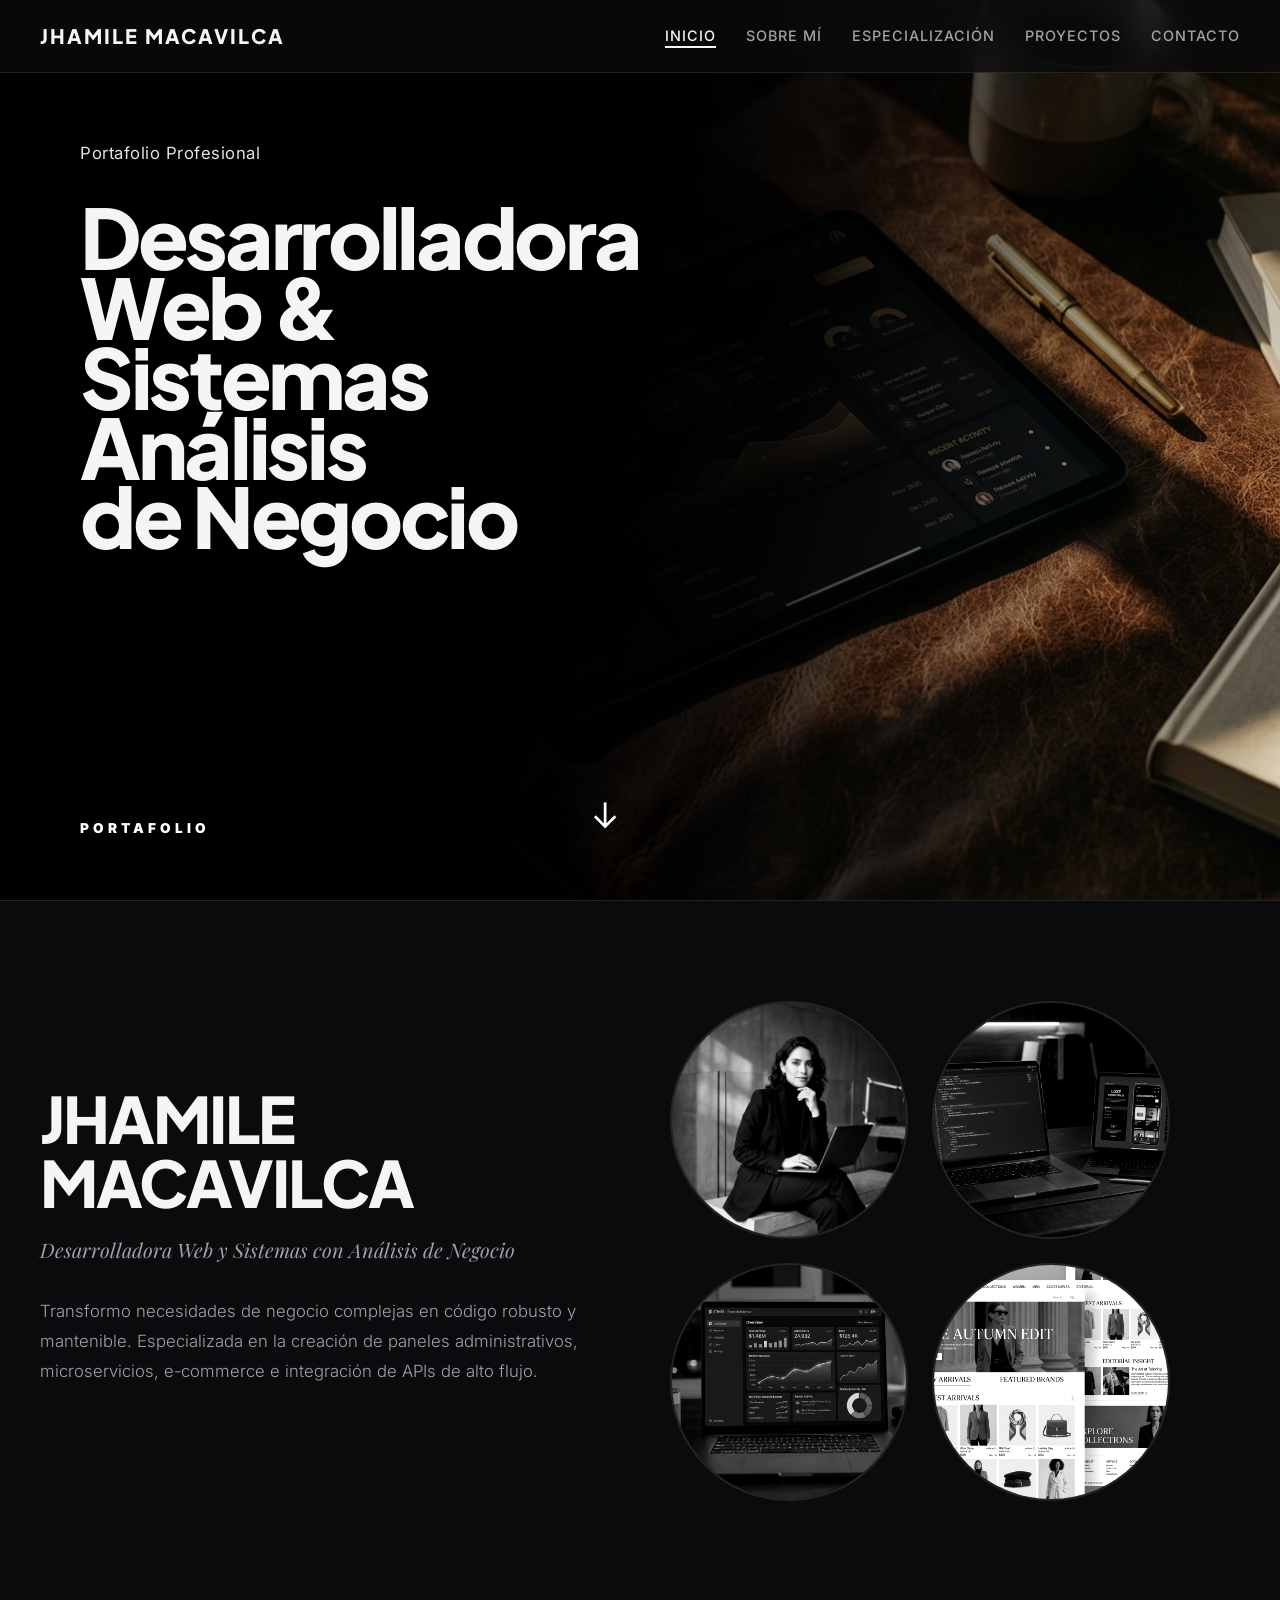
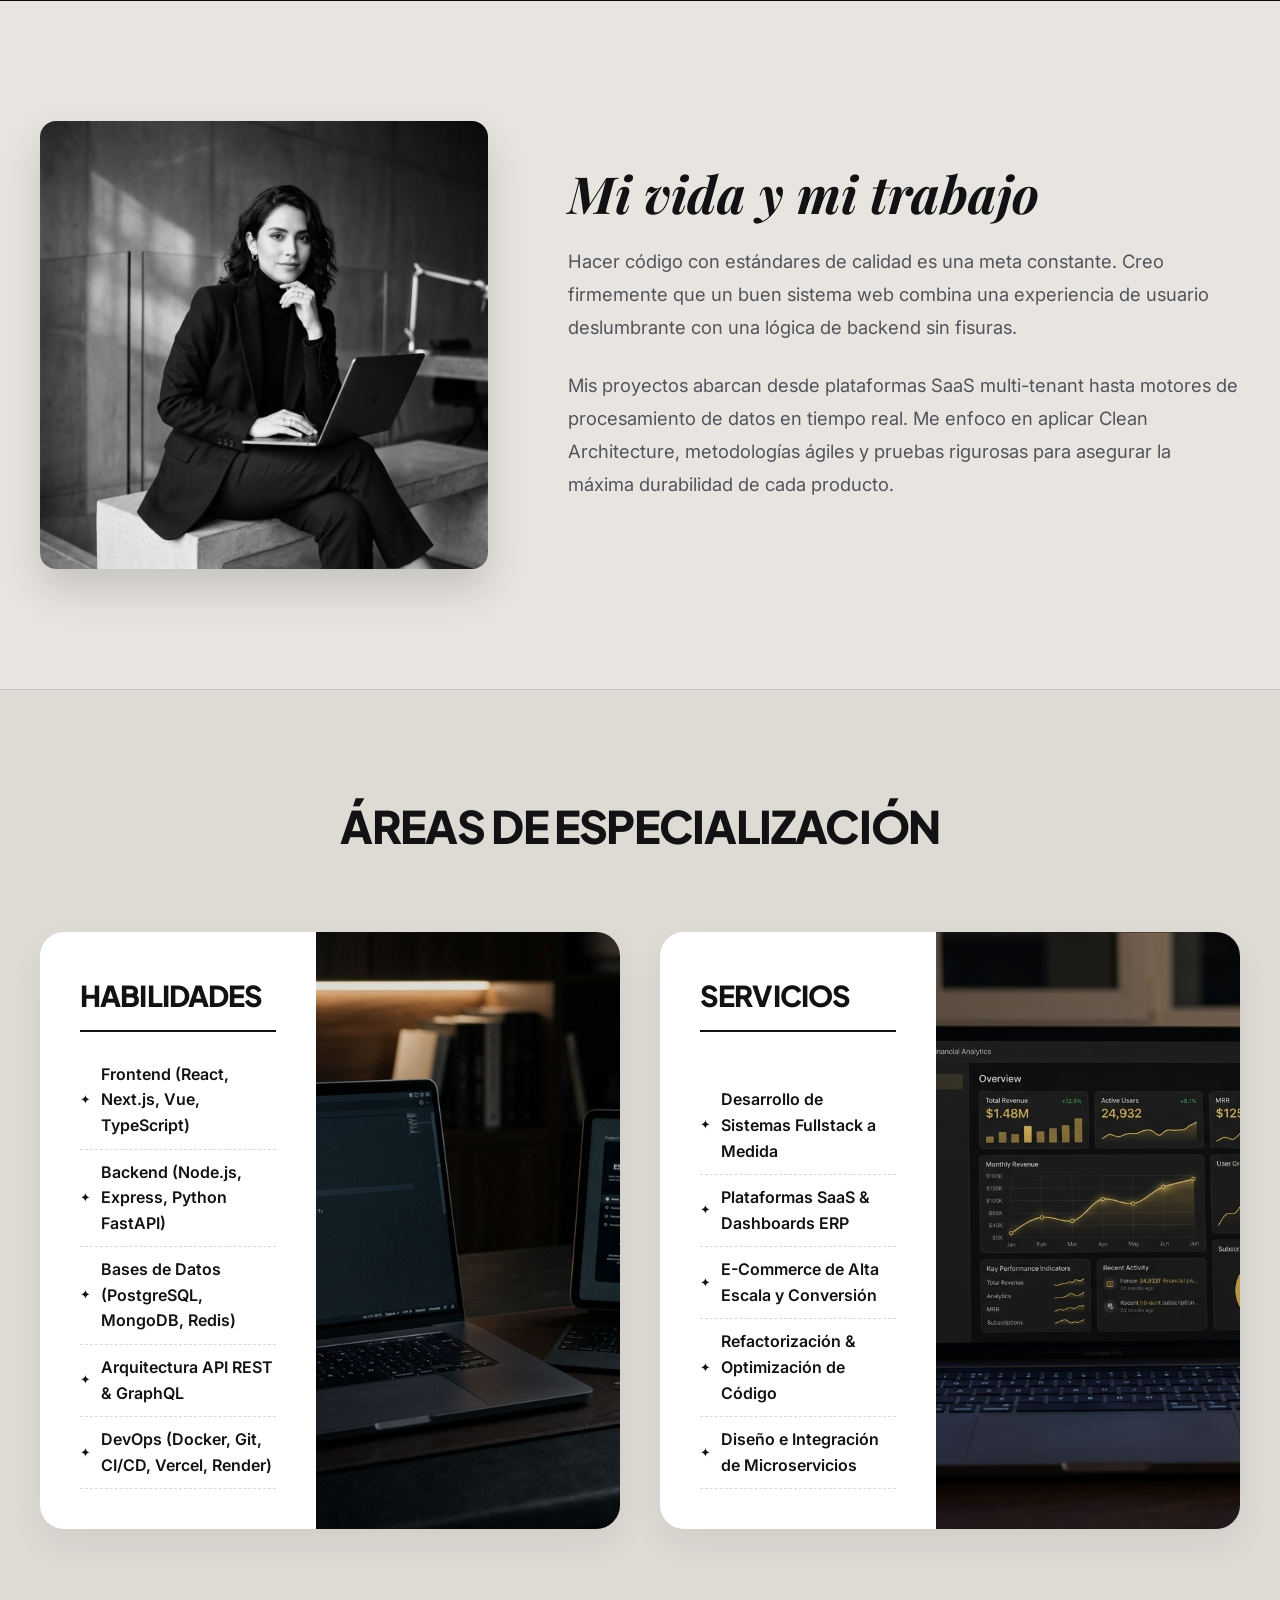
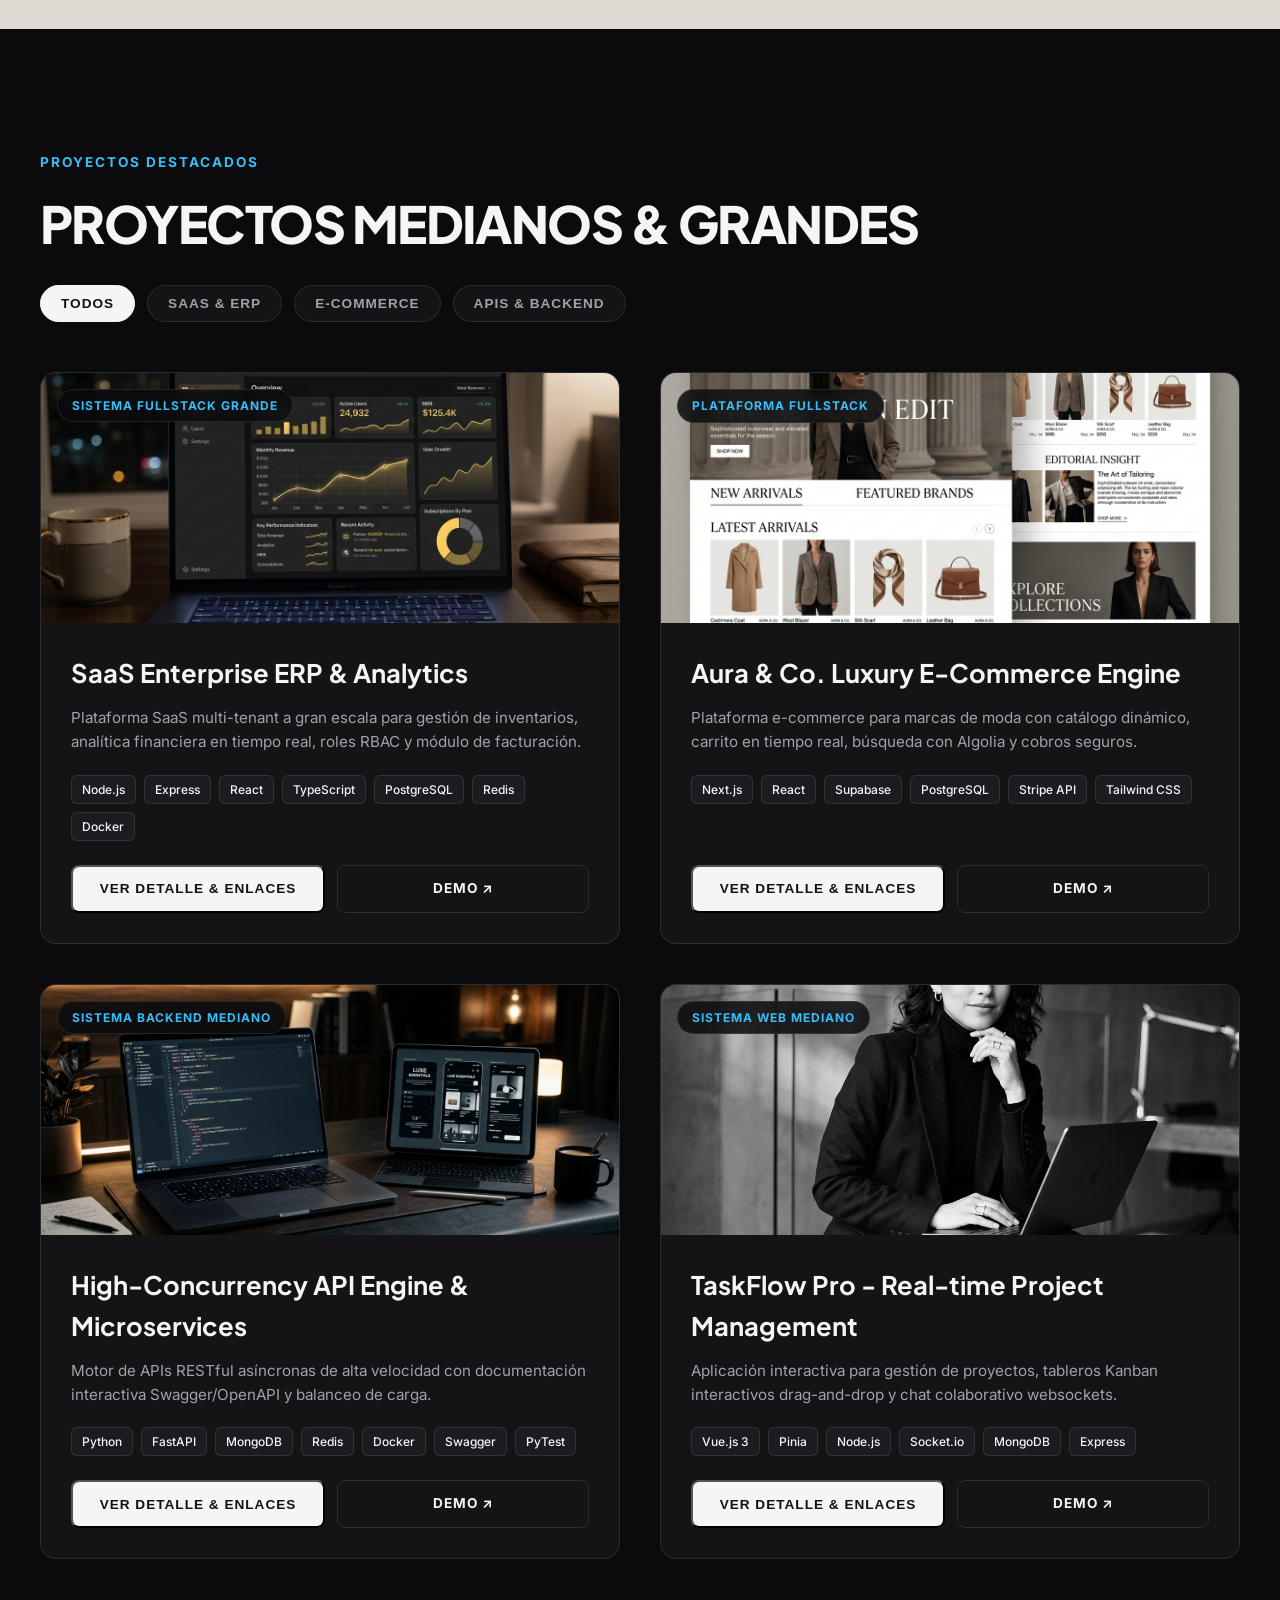
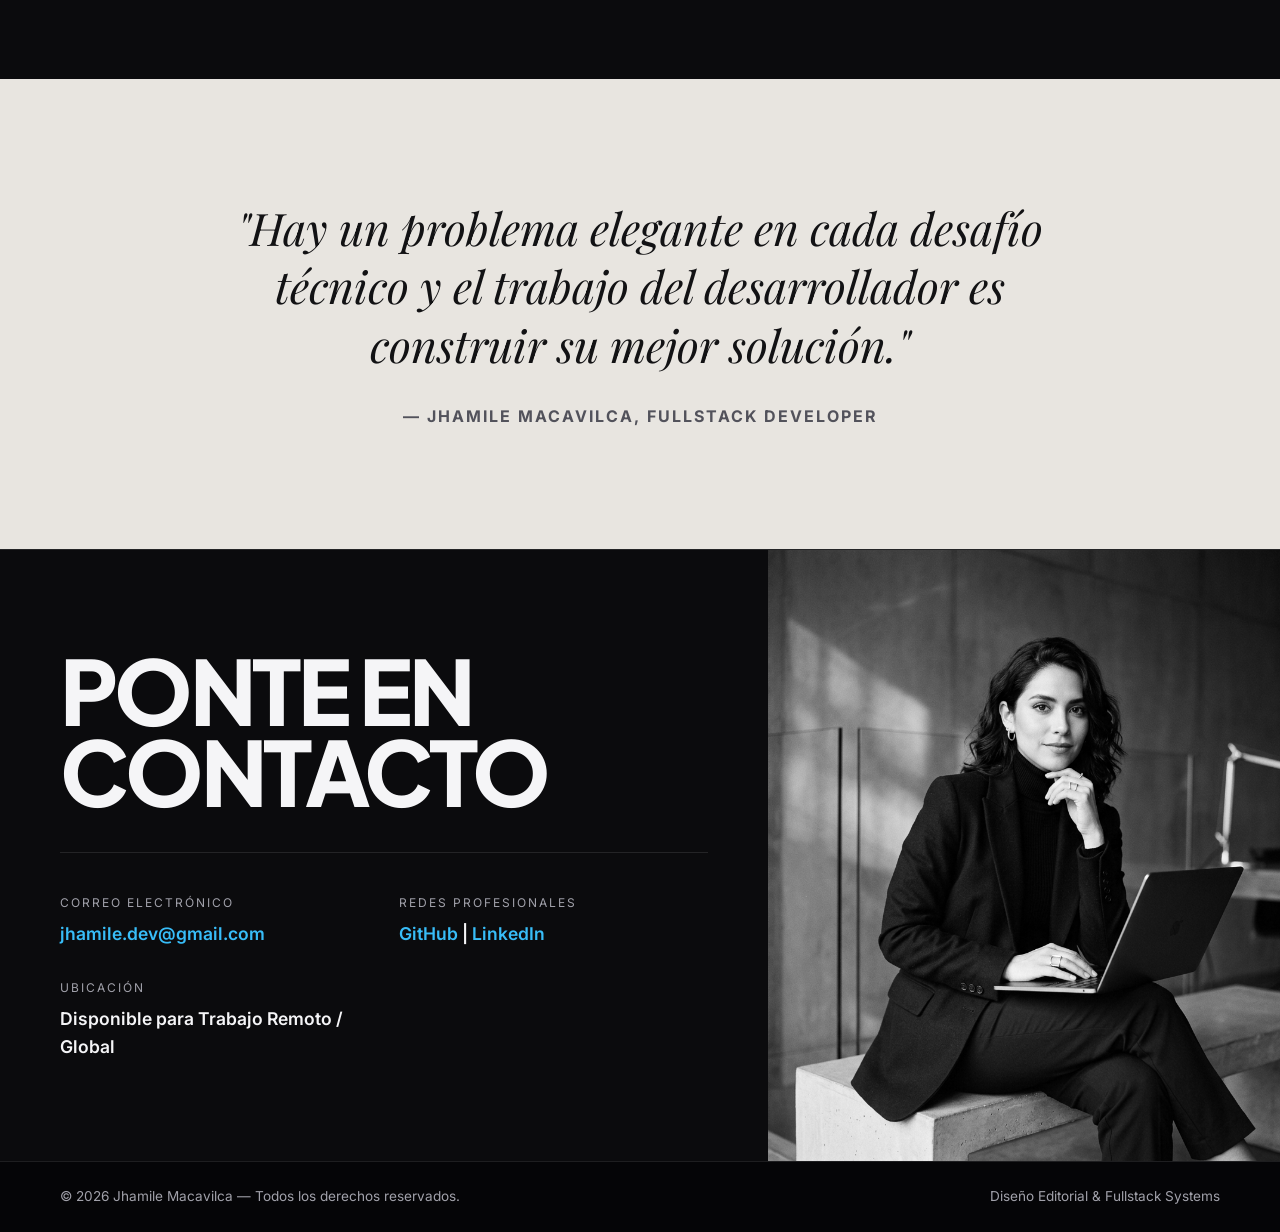
==== index.html @ ebd2ea47 "mi portafolio" ====
<!DOCTYPE html>
<html lang="es">
<head>
  <meta charset="UTF-8">
  <meta name="viewport" content="width=device-width, initial-scale=1.0">
  <title>Jhamile Macavilca | Desarrolladora Web y Sistemas con Análisis de Negocio</title>
  
  <meta name="description" content="Portafolio profesional de Jhamile Macavilca, Desarrolladora Web y Sistemas con Análisis de Negocio, especializada en arquitectura de software, ERPs, SaaS y desarrollo fullstack.">
  
  <!-- Google Fonts: Plus Jakarta Sans, Outfit, Syne, Playfair Display, Inter -->
  <link rel="preconnect" href="https://fonts.googleapis.com">
  <link rel="preconnect" href="https://fonts.gstatic.com" crossorigin>
  <link href="https://fonts.googleapis.com/css2?family=Inter:wght@300;400;500;600;700&family=Outfit:wght@700;800;900&family=Plus+Jakarta+Sans:wght@700;800&family=Playfair+Display:ital,wght@0,600;0,800;1,400&family=Syne:wght@700;800&display=swap" rel="stylesheet">
  
  <!-- Stylesheet -->
  <link rel="stylesheet" href="css/styles.css?v=5">
</head>
<body>

  <!-- NAVBAR EDITORIAL -->
  <nav class="nav-editorial">
    <a href="#inicio" class="nav-logo">Jhamile Macavilca</a>
    <ul class="nav-links">
      <li><a href="#inicio" class="nav-link active">Inicio</a></li>
      <li><a href="#sobre-mi" class="nav-link">Sobre Mí</a></li>
      <li><a href="#especializacion" class="nav-link">Especialización</a></li>
      <li><a href="#proyectos" class="nav-link">Proyectos</a></li>
      <li><a href="#contacto" class="nav-link">Contacto</a></li>
    </ul>
  </nav>

  <!-- SECCIÓN 1: HERO DARK (SPLIT EDITORIAL 50/50) -->
  <header id="inicio" class="hero-editorial">
    <div class="hero-left-col">
      <div class="hero-top-subtitle">Portafolio Profesional</div>
      
      <h1 class="hero-stacked-title">
        <span>Desarrolladora</span>
        <span>Web & Sistemas</span>
        <span>Análisis</span>
        <span>de Negocio</span>
      </h1>

      <div class="hero-bottom-bar">
        <div class="hero-portafolio-tag">PORTAFOLIO</div>
        <a href="#sobre-mi" class="hero-arrow-btn" aria-label="Ir a la siguiente sección">↓</a>
      </div>
    </div>

    <div class="hero-right-col">
      <img src="assets/images/hero_leather.jpg" alt="Jhamile Macavilca - Leather Editorial Fullstack Workspace">
    </div>
  </header>

  <!-- SECCIÓN 2: PERFIL Y GALERÍA CIRCULAR -->
  <section id="sobre-mi" class="profile-section">
    <div class="profile-container">
      <div class="profile-info">
        <h2 class="editorial-title">Jhamile<br>Macavilca</h2>
        <p class="serif-italic">Desarrolladora Web y Sistemas con Análisis de Negocio</p>
        <p style="font-size: 1.05rem; line-height: 1.8; color: var(--text-muted-light);">
          Transformo necesidades de negocio complejas en código robusto y mantenible. Especializada en la creación de paneles administrativos, microservicios, e-commerce e integración de APIs de alto flujo.
        </p>
      </div>

      <div class="circles-grid">
        <div class="circle-avatar circle-avatar-1">
          <img src="assets/images/portrait.jpg" alt="Jhamile Macavilca - Desarrolladora Web">
        </div>
        <div class="circle-avatar circle-avatar-2">
          <img src="assets/images/hero.jpg" alt="Workspace Fullstack">
        </div>
        <div class="circle-avatar circle-avatar-3">
          <img src="assets/images/project_saas.jpg" alt="SaaS Dashboard Systems">
        </div>
        <div class="circle-avatar circle-avatar-4">
          <img src="assets/images/project_ecommerce.jpg" alt="E-commerce Architecture">
        </div>
      </div>
    </div>
  </section>

  <!-- SECCIÓN 3: MI VIDA Y MI TRABAJO (CREAM EDITORIAL) -->
  <section class="editorial-cream-section">
    <div class="cream-container">
      <div class="cream-image-wrapper">
        <div class="cream-image-card">
          <img src="assets/images/portrait.jpg" alt="Jhamile en el trabajo">
        </div>
      </div>

      <div class="cream-text-content">
        <h2 class="serif-italic">Mi vida y mi trabajo</h2>
        <p>
          Hacer código con estándares de calidad es una meta constante. Creo firmemente que un buen sistema web combina una experiencia de usuario deslumbrante con una lógica de backend sin fisuras.
        </p>
        <p>
          Mis proyectos abarcan desde plataformas SaaS multi-tenant hasta motores de procesamiento de datos en tiempo real. Me enfoco en aplicar Clean Architecture, metodologías ágiles y pruebas rigurosas para asegurar la máxima durabilidad de cada producto.
        </p>
      </div>
    </div>
  </section>

  <!-- SECCIÓN 4: ÁREAS DE ESPECIALIZACIÓN -->
  <section id="especializacion" class="specialization-section">
    <div class="section-header-editorial">
      <h2 class="editorial-title">Áreas de especialización</h2>
    </div>

    <div class="spec-cards-grid">
      <!-- Tarjeta 1: Habilidades -->
      <div class="spec-card">
        <div class="spec-content">
          <h3 class="spec-title editorial-title">Habilidades</h3>
          <ul class="spec-list">
            <li>Frontend (React, Next.js, Vue, TypeScript)</li>
            <li>Backend (Node.js, Express, Python FastAPI)</li>
            <li>Bases de Datos (PostgreSQL, MongoDB, Redis)</li>
            <li>Arquitectura API REST & GraphQL</li>
            <li>DevOps (Docker, Git, CI/CD, Vercel, Render)</li>
          </ul>
        </div>
        <div class="spec-image spec-image-1"></div>
      </div>

      <!-- Tarjeta 2: Servicios -->
      <div class="spec-card">
        <div class="spec-content">
          <h3 class="spec-title editorial-title">Servicios</h3>
          <ul class="spec-list">
            <li>Desarrollo de Sistemas Fullstack a Medida</li>
            <li>Plataformas SaaS & Dashboards ERP</li>
            <li>E-Commerce de Alta Escala y Conversión</li>
            <li>Refactorización & Optimización de Código</li>
            <li>Diseño e Integración de Microservicios</li>
          </ul>
        </div>
        <div class="spec-image spec-image-2"></div>
      </div>
    </div>
  </section>

  <!-- SECCIÓN 5: SHOWCASE DE PROYECTOS MEDIANOS Y GRANDES -->
  <section id="proyectos" class="projects-section">
    <div class="projects-container">
      <div class="projects-header">
        <div>
          <span style="color: var(--accent-blue); font-size: 0.85rem; letter-spacing: 2px; text-transform: uppercase; font-weight: 700;">PROYECTOS DESTACADOS</span>
          <h2 class="editorial-title" style="font-size: clamp(2.2rem, 4vw, 3.5rem); margin-top: 8px;">Proyectos Medianos & Grandes</h2>
        </div>

        <!-- Filtros Dinámicos -->
        <div class="projects-filter">
          <button class="filter-btn active" data-filter="all">Todos</button>
          <button class="filter-btn" data-filter="saas">SaaS & ERP</button>
          <button class="filter-btn" data-filter="ecommerce">E-Commerce</button>
          <button class="filter-btn" data-filter="api">APIs & Backend</button>
        </div>
      </div>

      <!-- Grid de Proyectos -->
      <div class="projects-grid" id="projectsGrid">
        <!-- Renderizado dinámicamente desde js/data.js -->
      </div>
    </div>
  </section>

  <!-- SECCIÓN 6: BLOQUE DE CITA EDITORIAL -->
  <section class="quote-section">
    <div class="quote-container">
      <blockquote class="quote-text">
        "Hay un problema elegante en cada desafío técnico y el trabajo del desarrollador es construir su mejor solución."
      </blockquote>
      <div class="quote-author">— JHAMILE MACAVILCA, FULLSTACK DEVELOPER</div>
    </div>
  </section>

  <!-- SECCIÓN 7: FOOTER DARK "PONTE EN CONTACTO" -->
  <footer id="contacto" class="footer-contact">
    <div class="footer-grid">
      <div class="footer-info">
        <h2 class="footer-title editorial-title">PONTE EN<br>CONTACTO</h2>

        <div class="footer-details">
          <div>
            <div class="detail-label">CORREO ELECTRÓNICO</div>
            <div class="detail-value">
              <a href="mailto:jhamile.dev@gmail.com">jhamile.dev@gmail.com</a>
            </div>
          </div>

          <div>
            <div class="detail-label">REDES PROFESIONALES</div>
            <div class="detail-value">
              <a href="https://github.com/jhamile4" target="_blank" rel="noopener">GitHub</a> | 
              <a href="https://www.linkedin.com/in/jhamile-jhersy-macavilca-nolasco-239800361/" target="_blank" rel="noopener">LinkedIn</a>
            </div>
          </div>

          <div>
            <div class="detail-label">UBICACIÓN</div>
            <div class="detail-value">Disponible para Trabajo Remoto / Global</div>
          </div>
        </div>
      </div>

      <div class="footer-image"></div>
    </div>

    <div class="footer-bottom-bar">
      <div>© 2026 Jhamile Macavilca — Todos los derechos reservados.</div>
      <div>Diseño Editorial & Fullstack Systems</div>
    </div>
  </footer>

  <!-- MODAL DRAWER PARA DETALLE DE PROYECTOS & ARQUITECTURA -->
  <div class="modal-overlay" id="modalOverlay">
    <div class="modal-drawer">
      <button class="modal-close-btn" id="modalCloseBtn" aria-label="Cerrar modal">&times;</button>
      
      <div class="modal-header-badge" id="modalBadge">SISTEMA FULLSTACK</div>
      <h2 class="modal-title" id="modalTitle">Título del Proyecto</h2>
      
      <div class="modal-image">
        <img id="modalImage" src="" alt="Previsualización del proyecto">
      </div>

      <div class="modal-section-title">DESCRIPCIÓN DEL PROYECTO</div>
      <p id="modalDescription" style="color: var(--text-muted-light); line-height: 1.8; font-size: 1.05rem;"></p>

      <div class="modal-section-title">TECNOLOGÍAS & STACK</div>
      <div id="modalStackTags" style="display: flex; flex-wrap: wrap; gap: 8px;"></div>

      <div class="modal-section-title">ESQUEMA DE ARQUITECTURA DEL SISTEMA</div>
      <pre class="architecture-box" id="modalArchitecture"></pre>

      <div class="modal-link-group">
        <a id="modalDemoBtn" href="#" target="_blank" rel="noopener" class="btn-editorial btn-primary" style="flex:1;">
          🚀 Ver Demo en Vivo
        </a>
        <a id="modalGithubBtn" href="#" target="_blank" rel="noopener" class="btn-editorial btn-outline" style="flex:1;">
          🐙 Código en GitHub
        </a>
      </div>
    </div>
  </div>

  <!-- Scripts -->
  <script src="js/data.js"></script>
  <script src="js/main.js"></script>
</body>
</html>
---- css/styles.css ----
/* ==========================================================================
   PORTAFOLIO EDITORIAL - JHAMILE MACAVILCA (FULLSTACK DEVELOPER)
   Design Tokens & CSS Variables
   ========================================================================== */

:root {
  --bg-dark: #0b0b0d;
  --bg-dark-card: #141417;
  --bg-dark-surface: #1c1c20;
  
  --bg-cream: #e8e5e0;
  --bg-cream-card: #dedad4;
  --bg-cream-darker: #d3cecb;

  --text-light: #f5f5f7;
  --text-muted-light: #a1a1aa;
  --text-dark: #121214;
  --text-muted-dark: #52525b;

  --accent-gold: #c9a063;
  --accent-blue: #38bdf8;
  --border-dark: rgba(255, 255, 255, 0.1);
  --border-light: rgba(0, 0, 0, 0.1);

  --font-heading: 'Plus Jakarta Sans', 'Outfit', 'Syne', system-ui, sans-serif;
  --font-serif: 'Playfair Display', serif;
  --font-body: 'Inter', system-ui, -apple-system, sans-serif;

  --transition-smooth: all 0.4s cubic-bezier(0.16, 1, 0.3, 1);
  --radius-lg: 24px;
  --radius-md: 16px;
  --radius-sm: 8px;
}

/* Reset & Base */
* {
  margin: 0;
  padding: 0;
  box-sizing: border-box;
}

html {
  scroll-behavior: smooth;
  font-size: 16px;
}

body {
  font-family: var(--font-body);
  background-color: var(--bg-dark);
  color: var(--text-light);
  line-height: 1.6;
  overflow-x: hidden;
  -webkit-font-smoothing: antialiased;
}

a {
  color: inherit;
  text-decoration: none;
}

img {
  max-width: 100%;
  height: auto;
  display: block;
}

/* Typography Helpers */
.editorial-title {
  font-family: var(--font-heading);
  font-weight: 800;
  letter-spacing: -0.03em;
  text-transform: uppercase;
}

.serif-italic {
  font-family: var(--font-serif);
  font-style: italic;
}

/* Navbar Editorial Fixed */
.nav-editorial {
  position: fixed;
  top: 0;
  left: 0;
  width: 100%;
  z-index: 100;
  padding: 20px 40px;
  display: flex;
  justify-content: space-between;
  align-items: center;
  background: rgba(11, 11, 13, 0.75);
  backdrop-filter: blur(16px);
  border-bottom: 1px solid var(--border-dark);
  transition: var(--transition-smooth);
}

.nav-logo {
  font-family: var(--font-heading);
  font-size: 1.25rem;
  font-weight: 800;
  letter-spacing: 2px;
  text-transform: uppercase;
}

.nav-links {
  display: flex;
  gap: 30px;
  list-style: none;
}

.nav-link {
  font-size: 0.9rem;
  font-weight: 500;
  letter-spacing: 1px;
  text-transform: uppercase;
  color: var(--text-muted-light);
  transition: var(--transition-smooth);
  position: relative;
}

.nav-link:hover, .nav-link.active {
  color: var(--text-light);
}

.nav-link::after {
  content: '';
  position: absolute;
  bottom: -4px;
  left: 0;
  width: 0%;
  height: 2px;
  background: var(--text-light);
  transition: var(--transition-smooth);
}

.nav-link:hover::after, .nav-link.active::after {
  width: 100%;
}

/* SECTION 1: Hero Editorial con Difuminado Diagonal Seamless */
.hero-editorial {
  min-height: 100vh;
  position: relative;
  background-color: #000000;
  overflow: hidden;
  display: flex;
  align-items: center;
}

.hero-left-col {
  width: 55%;
  min-height: 100vh;
  padding: 140px 60px 60px 80px;
  display: flex;
  flex-direction: column;
  justify-content: space-between;
  background: transparent;
  color: var(--text-light);
  z-index: 5;
  position: relative;
}

.hero-right-col {
  position: absolute;
  top: 0;
  right: 0;
  width: 65%;
  height: 100%;
  z-index: 1;
  overflow: hidden;
}

/* Gradiente de Difuminado Diagonal Suave */
.hero-right-col::before {
  content: '';
  position: absolute;
  inset: 0;
  background: linear-gradient(105deg, #000000 0%, #000000 25%, rgba(0, 0, 0, 0.9) 42%, rgba(0, 0, 0, 0.4) 65%, transparent 100%);
  z-index: 2;
  pointer-events: none;
}

.hero-right-col img {
  width: 100%;
  height: 100%;
  object-fit: cover;
  object-position: center right;
}

.hero-top-subtitle {
  font-family: var(--font-body);
  font-size: 1.05rem;
  font-weight: 400;
  letter-spacing: 0.5px;
  color: #e2e2e7;
  margin-bottom: 20px;
}

.hero-stacked-title {
  font-family: 'Plus Jakarta Sans', 'Outfit', 'Syne', system-ui, sans-serif;
  font-weight: 800;
  font-size: clamp(3.8rem, 6.5vw, 6.8rem);
  line-height: 0.84;
  letter-spacing: -0.04em;
  text-transform: none;
  margin: 15px 0 35px;
  display: flex;
  flex-direction: column;
}

.hero-stacked-title span {
  display: block;
}

.hero-bottom-bar {
  display: flex;
  justify-content: space-between;
  align-items: flex-end;
  margin-top: auto;
  padding-top: 30px;
  width: 100%;
  max-width: 550px;
}

.hero-portafolio-tag {
  font-family: var(--font-body);
  font-size: 0.85rem;
  font-weight: 900;
  letter-spacing: 4px;
  text-transform: uppercase;
  color: #ffffff;
}

.hero-arrow-btn {
  width: 50px;
  height: 50px;
  display: flex;
  align-items: center;
  justify-content: center;
  font-size: 2.2rem;
  color: #ffffff;
  transition: var(--transition-smooth);
}

.hero-arrow-btn:hover {
  transform: translateY(6px);
}

/* SECTION 2: Profile & 4 Circles Showcase */
.profile-section {
  padding: 100px 40px;
  background: var(--bg-dark);
  border-top: 1px solid var(--border-dark);
}

.profile-container {
  max-width: 1300px;
  margin: 0 auto;
  display: grid;
  grid-template-columns: 1fr 1fr;
  gap: 60px;
  align-items: center;
}

.profile-info h2 {
  font-size: clamp(2.8rem, 5vw, 4.5rem);
  line-height: 1;
  margin-bottom: 20px;
}

.profile-info p {
  font-size: 1.25rem;
  color: var(--text-muted-light);
  margin-bottom: 30px;
  font-weight: 300;
}

.circles-grid {
  display: grid;
  grid-template-columns: repeat(2, 1fr);
  gap: 24px;
  max-width: 500px;
}

.circle-avatar {
  aspect-ratio: 1/1;
  border-radius: 50%;
  overflow: hidden;
  border: 2px solid var(--border-dark);
  position: relative;
  transition: var(--transition-smooth);
}

.circle-avatar img {
  width: 100%;
  height: 100%;
  object-fit: cover;
  filter: grayscale(100%) contrast(110%);
  transition: var(--transition-smooth);
}

.circle-avatar:hover img {
  filter: grayscale(0%) contrast(100%);
  transform: scale(1.08);
}

/* SECTION 3: Cream Editorial Section ("Mi vida y mi trabajo") */
.editorial-cream-section {
  background-color: var(--bg-cream);
  color: var(--text-dark);
  padding: 120px 40px;
}

.cream-container {
  max-width: 1300px;
  margin: 0 auto;
  display: grid;
  grid-template-columns: 0.8fr 1.2fr;
  gap: 80px;
  align-items: center;
}

.cream-image-wrapper {
  position: relative;
}

.cream-image-card {
  border-radius: var(--radius-md);
  overflow: hidden;
  box-shadow: 0 20px 40px rgba(0,0,0,0.15);
}

.cream-image-card img {
  width: 100%;
  height: auto;
  filter: grayscale(100%);
  transition: var(--transition-smooth);
}

.cream-image-card:hover img {
  filter: grayscale(0%);
}

.cream-text-content h2 {
  font-size: clamp(2.5rem, 4vw, 3.8rem);
  line-height: 1.1;
  margin-bottom: 24px;
  color: var(--text-dark);
}

.cream-text-content p {
  font-size: 1.15rem;
  color: var(--text-muted-dark);
  line-height: 1.8;
  margin-bottom: 24px;
}

/* SECTION 4: Áreas de Especialización */
.specialization-section {
  background-color: var(--bg-cream-card);
  color: var(--text-dark);
  padding: 100px 40px;
  border-top: 1px solid var(--border-light);
}

.section-header-editorial {
  text-align: center;
  margin-bottom: 70px;
}

.section-header-editorial h2 {
  font-size: clamp(2.2rem, 3.5vw, 3.5rem);
  text-transform: uppercase;
}

.spec-cards-grid {
  max-width: 1300px;
  margin: 0 auto;
  display: grid;
  grid-template-columns: 1fr 1fr;
  gap: 40px;
}

.spec-card {
  background: #ffffff;
  border-radius: var(--radius-lg);
  overflow: hidden;
  display: grid;
  grid-template-columns: 1fr 1.1fr;
  box-shadow: 0 15px 35px rgba(0,0,0,0.06);
  transition: var(--transition-smooth);
}

.spec-card:hover {
  transform: translateY(-8px);
  box-shadow: 0 25px 50px rgba(0,0,0,0.12);
}

.spec-content {
  padding: 40px;
  display: flex;
  flex-direction: column;
  justify-content: space-between;
}

.spec-title {
  font-size: 1.8rem;
  font-weight: 800;
  margin-bottom: 20px;
  padding-bottom: 12px;
  border-bottom: 2px solid var(--text-dark);
}

.spec-list {
  list-style: none;
}

.spec-list li {
  font-size: 1rem;
  font-weight: 600;
  padding: 10px 0;
  border-bottom: 1px dashed rgba(0,0,0,0.15);
  display: flex;
  align-items: center;
  gap: 10px;
}

.spec-list li::before {
  content: '✦';
  font-size: 0.8rem;
  color: var(--text-dark);
}

.spec-image {
  background-size: cover;
  background-position: center;
  min-height: 320px;
}

.spec-image-1 {
  background-image: linear-gradient(180deg, rgba(0,0,0,0.1), rgba(0,0,0,0.4)), url('../assets/images/hero.jpg');
}

.spec-image-2 {
  background-image: linear-gradient(180deg, rgba(0,0,0,0.1), rgba(0,0,0,0.4)), url('../assets/images/project_saas.jpg');
}

/* SECTION 5: Showcase de Proyectos Medianos & Grandes */
.projects-section {
  padding: 120px 40px;
  background-color: var(--bg-dark);
}

.projects-container {
  max-width: 1300px;
  margin: 0 auto;
}

.projects-header {
  display: flex;
  justify-content: space-between;
  align-items: flex-end;
  margin-bottom: 50px;
  flex-wrap: wrap;
  gap: 20px;
}

.projects-filter {
  display: flex;
  gap: 12px;
  flex-wrap: wrap;
}

.filter-btn {
  background: var(--bg-dark-card);
  border: 1px solid var(--border-dark);
  color: var(--text-muted-light);
  padding: 10px 20px;
  border-radius: 30px;
  font-size: 0.85rem;
  font-weight: 600;
  letter-spacing: 1px;
  text-transform: uppercase;
  cursor: pointer;
  transition: var(--transition-smooth);
}

.filter-btn:hover, .filter-btn.active {
  background: var(--text-light);
  color: var(--text-dark);
  border-color: var(--text-light);
}

.projects-grid {
  display: grid;
  grid-template-columns: repeat(auto-fit, minmax(380px, 1fr));
  gap: 40px;
}

.project-card {
  background: var(--bg-dark-card);
  border-radius: var(--radius-md);
  border: 1px solid var(--border-dark);
  overflow: hidden;
  display: flex;
  flex-direction: column;
  transition: var(--transition-smooth);
}

.project-card:hover {
  transform: translateY(-10px);
  border-color: rgba(255,255,255,0.3);
  box-shadow: 0 20px 40px rgba(0,0,0,0.5);
}

.project-thumb {
  width: 100%;
  height: 250px;
  overflow: hidden;
  position: relative;
}

.project-thumb img {
  width: 100%;
  height: 100%;
  object-fit: cover;
  transition: var(--transition-smooth);
}

.project-card:hover .project-thumb img {
  transform: scale(1.05);
}

.project-category-badge {
  position: absolute;
  top: 16px;
  left: 16px;
  background: rgba(11,11,13,0.85);
  backdrop-filter: blur(8px);
  padding: 6px 14px;
  border-radius: 20px;
  font-size: 0.75rem;
  font-weight: 700;
  letter-spacing: 1px;
  text-transform: uppercase;
  color: var(--accent-blue);
  border: 1px solid var(--border-dark);
}

.project-info {
  padding: 30px;
  display: flex;
  flex-direction: column;
  flex-grow: 1;
}

.project-title {
  font-family: var(--font-heading);
  font-size: 1.6rem;
  margin-bottom: 12px;
}

.project-desc {
  color: var(--text-muted-light);
  font-size: 0.95rem;
  margin-bottom: 20px;
  line-height: 1.6;
}

.tech-tags {
  display: flex;
  flex-wrap: wrap;
  gap: 8px;
  margin-bottom: 24px;
}

.tech-tag {
  background: var(--bg-dark-surface);
  border: 1px solid var(--border-dark);
  color: var(--text-light);
  padding: 4px 10px;
  border-radius: 6px;
  font-size: 0.75rem;
  font-weight: 500;
}

.project-actions {
  display: flex;
  gap: 12px;
  margin-top: auto;
}

.btn-editorial {
  flex: 1;
  padding: 12px 16px;
  border-radius: var(--radius-sm);
  font-size: 0.85rem;
  font-weight: 700;
  letter-spacing: 1px;
  text-transform: uppercase;
  text-align: center;
  cursor: pointer;
  transition: var(--transition-smooth);
  display: flex;
  align-items: center;
  justify-content: center;
  gap: 8px;
}

.btn-primary {
  background: var(--text-light);
  color: var(--text-dark);
}

.btn-primary:hover {
  background: var(--accent-blue);
  color: var(--bg-dark);
}

.btn-outline {
  background: transparent;
  color: var(--text-light);
  border: 1px solid var(--border-dark);
}

.btn-outline:hover {
  border-color: var(--text-light);
  background: rgba(255,255,255,0.05);
}

/* SECTION 6: Quote Block */
.quote-section {
  padding: 120px 40px;
  background-color: var(--bg-cream);
  color: var(--text-dark);
  text-align: center;
}

.quote-container {
  max-width: 900px;
  margin: 0 auto;
}

.quote-text {
  font-family: var(--font-serif);
  font-size: clamp(1.8rem, 3.5vw, 3rem);
  font-style: italic;
  line-height: 1.3;
  margin-bottom: 30px;
}

.quote-author {
  font-family: var(--font-body);
  font-size: 1rem;
  letter-spacing: 2px;
  text-transform: uppercase;
  font-weight: 700;
  color: var(--text-muted-dark);
}

/* SECTION 7: Dark Footer "PONTE EN CONTACTO" */
.footer-contact {
  background-color: var(--bg-dark);
  border-top: 1px solid var(--border-dark);
  padding: 0;
}

.footer-grid {
  display: grid;
  grid-template-columns: 1.2fr 0.8fr;
  min-height: 550px;
}

.footer-info {
  padding: 100px 60px;
  display: flex;
  flex-direction: column;
  justify-content: space-between;
}

.footer-title {
  font-size: clamp(3.5rem, 7vw, 6.5rem);
  line-height: 0.9;
  letter-spacing: -0.04em;
  margin-bottom: 40px;
}

.footer-details {
  display: grid;
  grid-template-columns: repeat(auto-fit, minmax(200px, 1fr));
  gap: 30px;
  border-top: 1px solid var(--border-dark);
  padding-top: 40px;
}

.detail-label {
  font-size: 0.75rem;
  letter-spacing: 2px;
  text-transform: uppercase;
  color: var(--text-muted-light);
  margin-bottom: 8px;
}

.detail-value {
  font-size: 1.1rem;
  font-weight: 600;
}

.detail-value a {
  color: var(--accent-blue);
  transition: var(--transition-smooth);
}

.detail-value a:hover {
  color: var(--text-light);
}

.footer-image {
  background: url('../assets/images/portrait.jpg') center/cover no-repeat;
  filter: grayscale(100%);
  transition: var(--transition-smooth);
}

.footer-image:hover {
  filter: grayscale(0%);
}

.footer-bottom-bar {
  padding: 24px 60px;
  background: #050507;
  border-top: 1px solid var(--border-dark);
  display: flex;
  justify-content: space-between;
  align-items: center;
  font-size: 0.85rem;
  color: var(--text-muted-light);
}

/* MODAL DRAWER FOR PROJECT DETAILS & ARCHITECTURE */
.modal-overlay {
  position: fixed;
  top: 0;
  left: 0;
  width: 100vw;
  height: 100vh;
  background: rgba(0, 0, 0, 0.85);
  backdrop-filter: blur(12px);
  z-index: 1000;
  opacity: 0;
  pointer-events: none;
  transition: opacity 0.3s ease;
  display: flex;
  justify-content: flex-end;
}

.modal-overlay.active {
  opacity: 1;
  pointer-events: auto;
}

.modal-drawer {
  width: 100%;
  max-width: 800px;
  height: 100%;
  background: var(--bg-dark-card);
  border-left: 1px solid var(--border-dark);
  overflow-y: auto;
  padding: 60px 40px;
  position: relative;
  transform: translateX(100%);
  transition: transform 0.4s cubic-bezier(0.16, 1, 0.3, 1);
}

.modal-overlay.active .modal-drawer {
  transform: translateX(0);
}

.modal-close-btn {
  position: absolute;
  top: 30px;
  right: 30px;
  background: var(--bg-dark-surface);
  border: 1px solid var(--border-dark);
  color: var(--text-light);
  width: 44px;
  height: 44px;
  border-radius: 50%;
  font-size: 1.5rem;
  cursor: pointer;
  display: flex;
  align-items: center;
  justify-content: center;
  transition: var(--transition-smooth);
}

.modal-close-btn:hover {
  background: var(--text-light);
  color: var(--text-dark);
}

.modal-header-badge {
  color: var(--accent-blue);
  font-size: 0.85rem;
  font-weight: 700;
  letter-spacing: 2px;
  text-transform: uppercase;
  margin-bottom: 12px;
}

.modal-title {
  font-size: 2.4rem;
  font-family: var(--font-heading);
  margin-bottom: 20px;
}

.modal-image {
  border-radius: var(--radius-md);
  overflow: hidden;
  margin-bottom: 30px;
  border: 1px solid var(--border-dark);
}

.modal-image img {
  width: 100%;
}

.modal-section-title {
  font-size: 1.2rem;
  font-weight: 700;
  letter-spacing: 1px;
  text-transform: uppercase;
  margin: 30px 0 14px;
  padding-bottom: 8px;
  border-bottom: 1px solid var(--border-dark);
}

.architecture-box {
  background: var(--bg-dark-surface);
  border: 1px solid var(--border-dark);
  border-radius: var(--radius-sm);
  padding: 20px;
  font-family: monospace;
  font-size: 0.9rem;
  color: #38bdf8;
  white-space: pre-wrap;
  line-height: 1.5;
}

.modal-link-group {
  display: flex;
  gap: 16px;
  margin-top: 30px;
}

/* RESPONSIVE DESIGN */
@media (max-width: 992px) {
  .hero-editorial {
    flex-direction: column;
    min-height: auto;
  }

  .hero-left-col {
    width: 100%;
    padding: 120px 24px 50px 24px;
    min-height: 75vh;
  }

  .hero-right-col {
    position: relative;
    width: 100%;
    height: 450px;
  }

  .hero-right-col::before {
    background: linear-gradient(180deg, #000000 0%, rgba(0, 0, 0, 0.4) 40%, transparent 100%);
  }

  .profile-container, .cream-container, .spec-cards-grid, .footer-grid {
    grid-template-columns: 1fr;
    gap: 40px;
  }

  .nav-editorial {
    padding: 16px 20px;
  }

  .nav-links {
    display: none;
  }

  .spec-card {
    grid-template-columns: 1fr;
  }

  .footer-info {
    padding: 60px 30px;
  }

  .footer-image {
    min-height: 350px;
  }
}
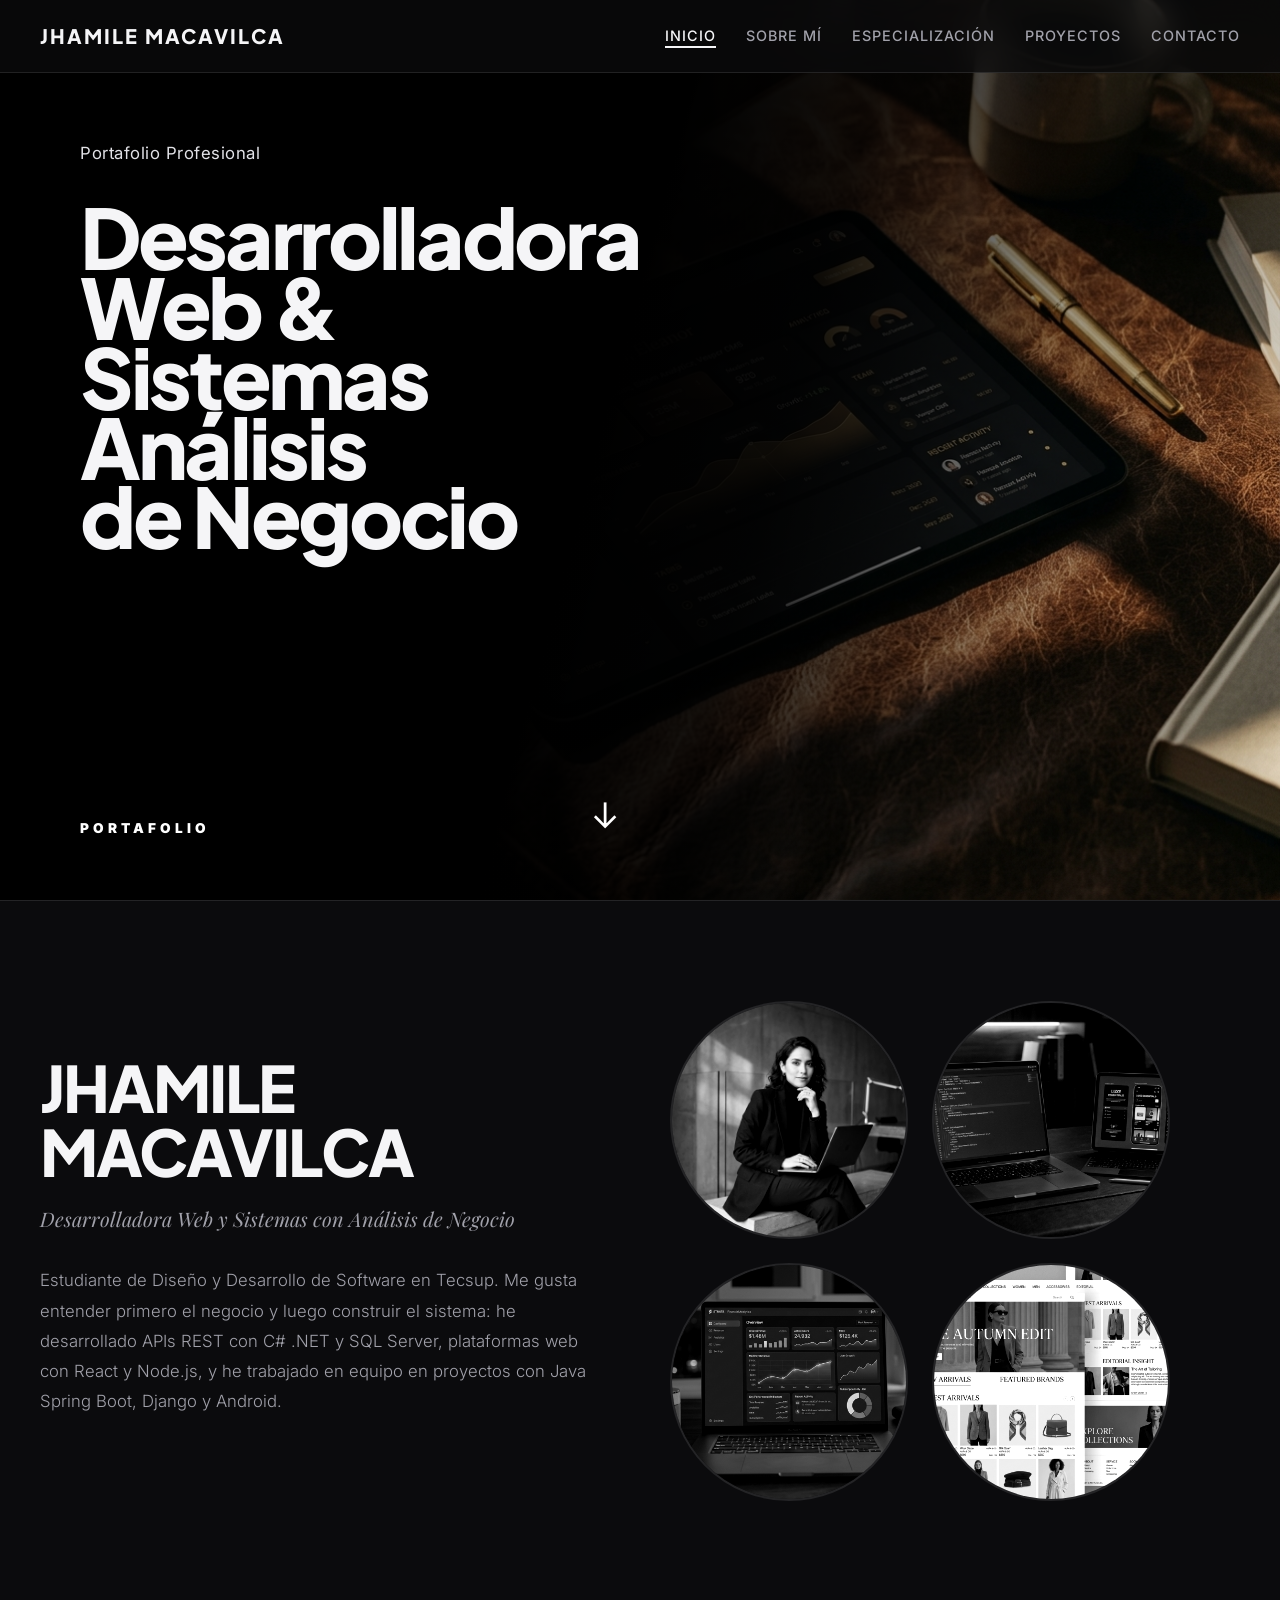
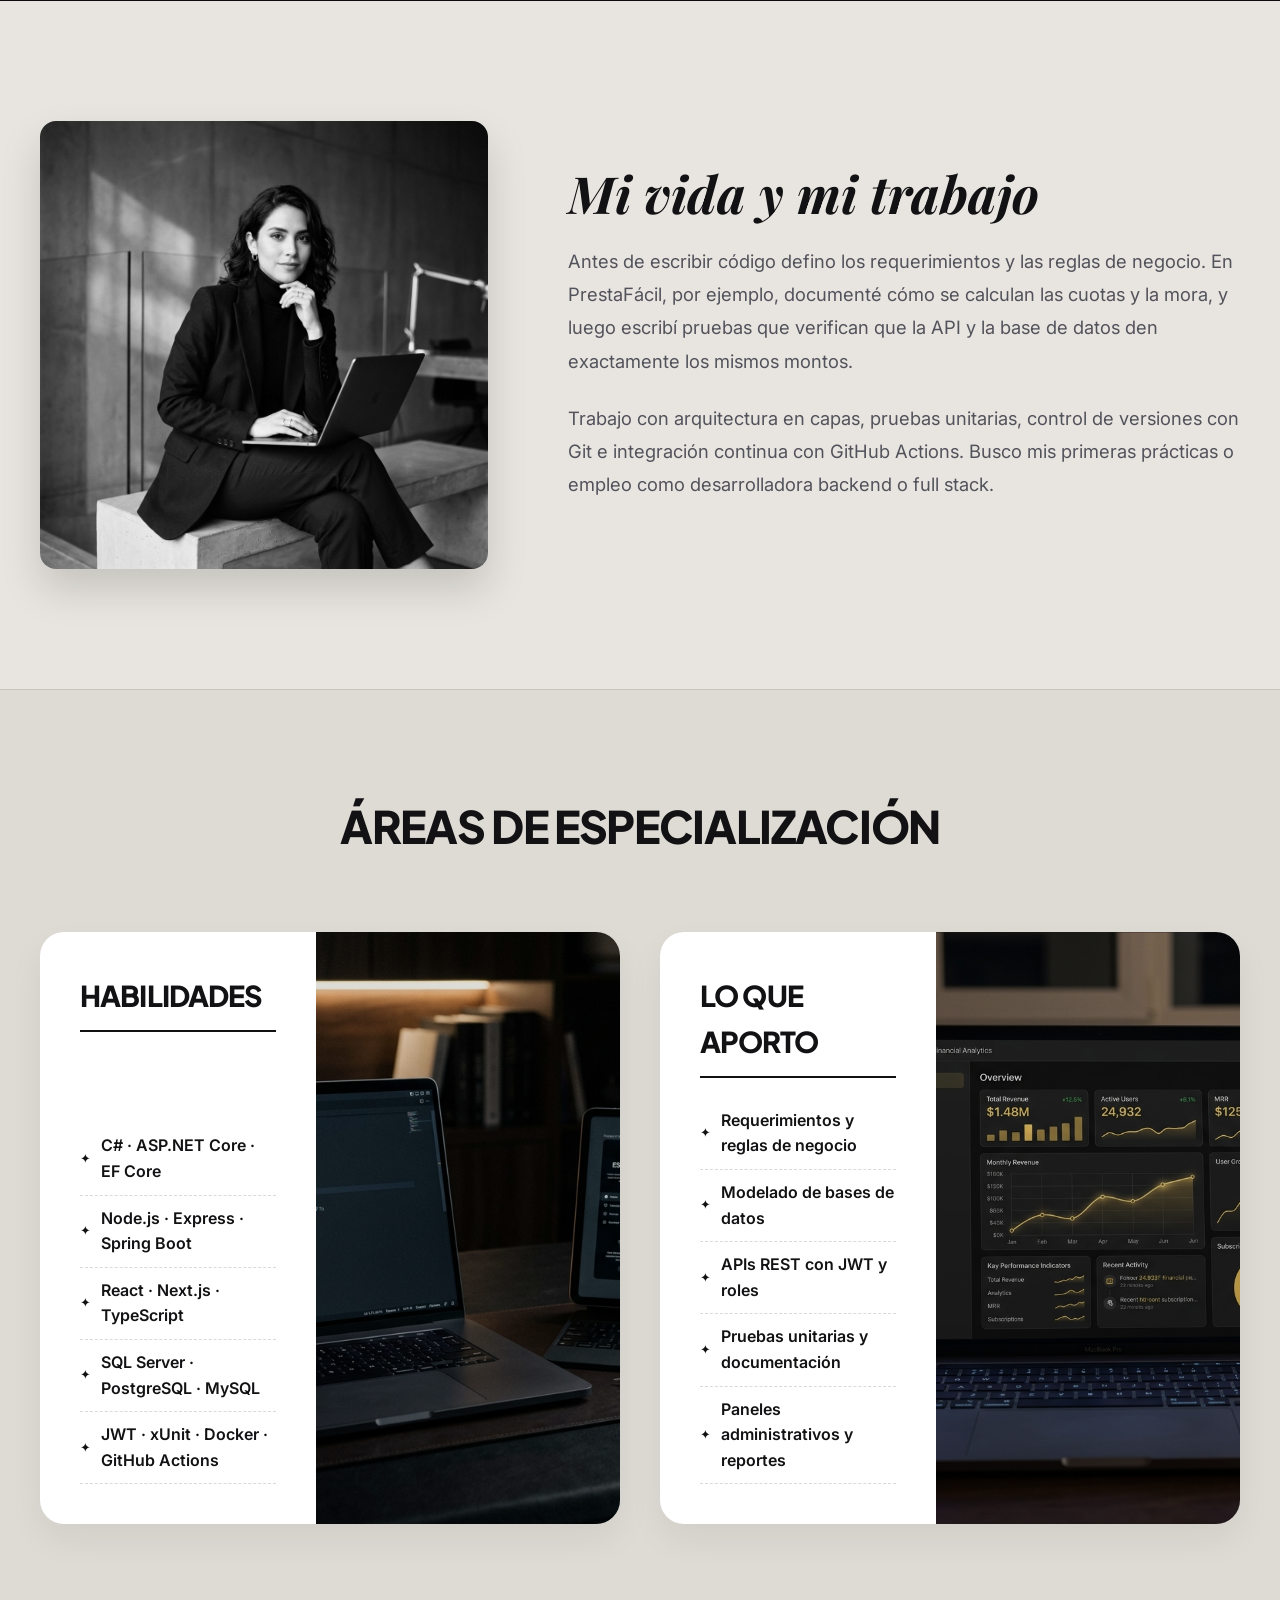
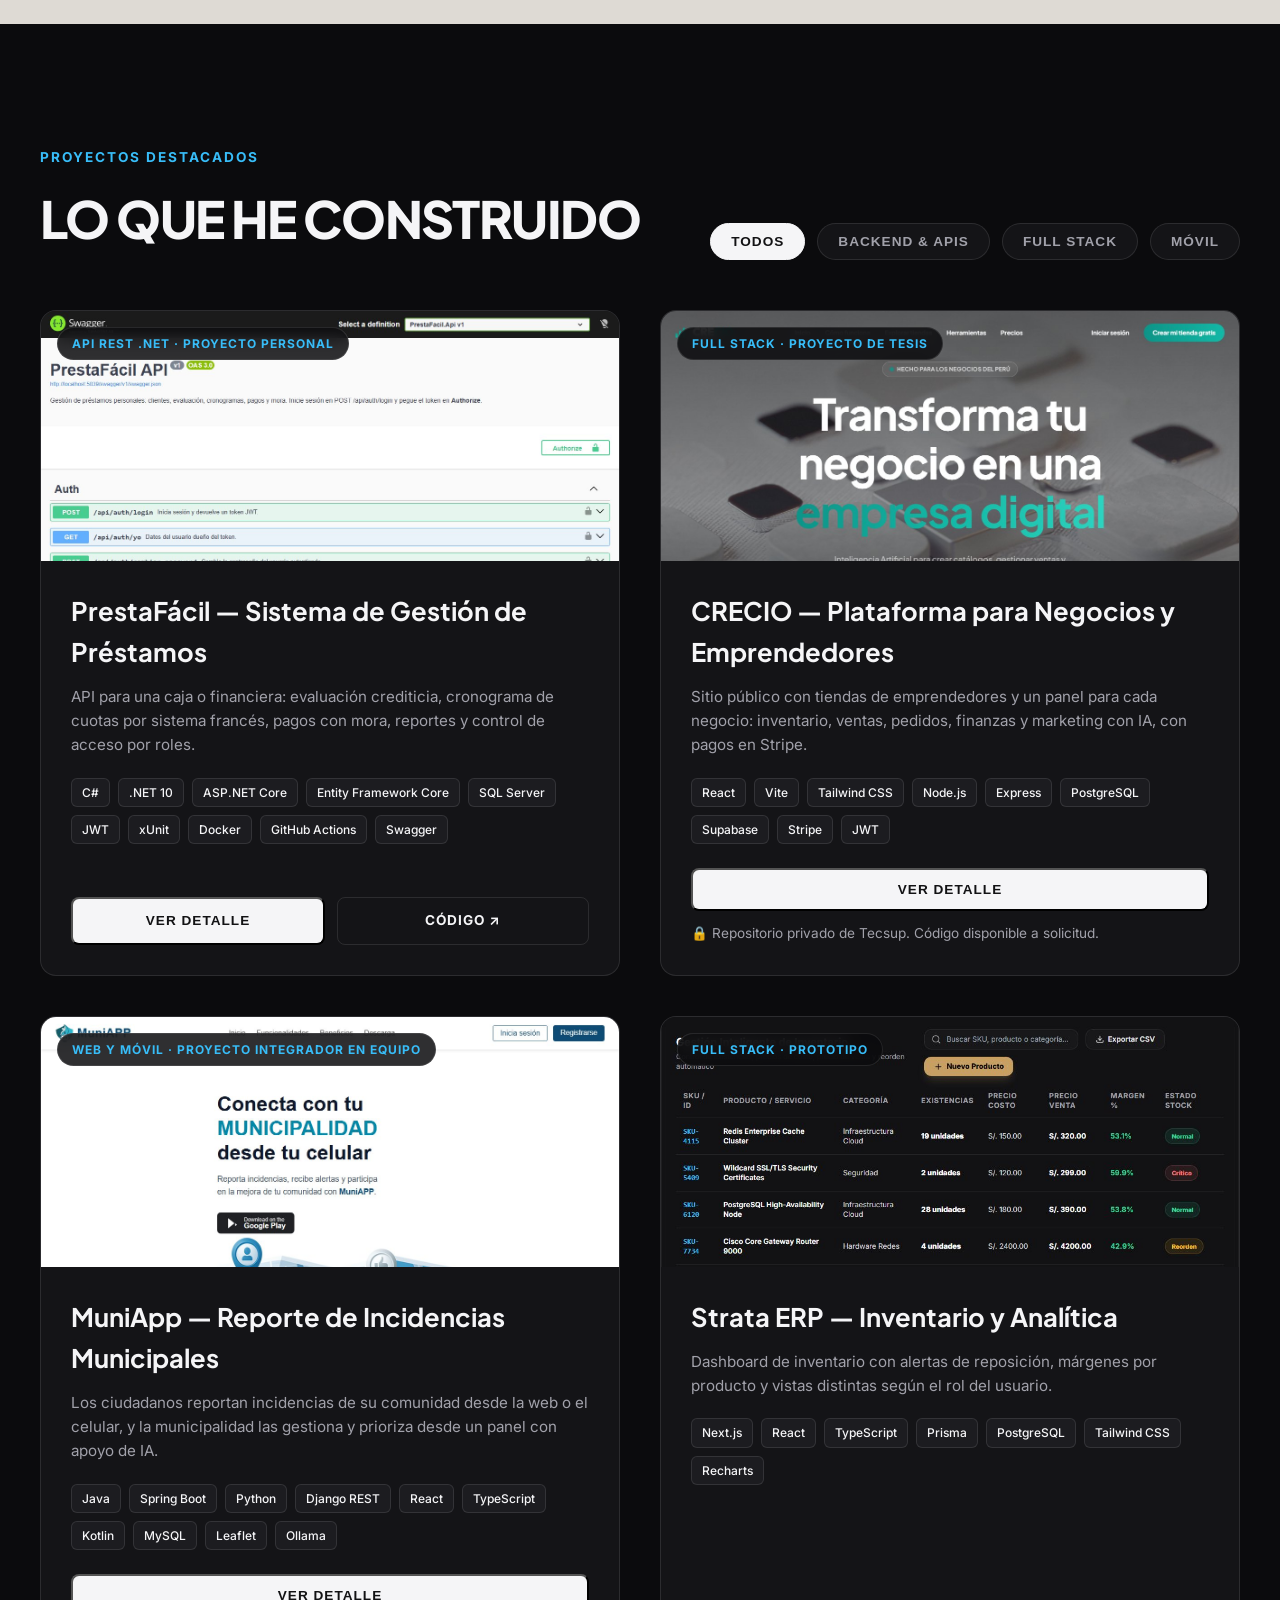
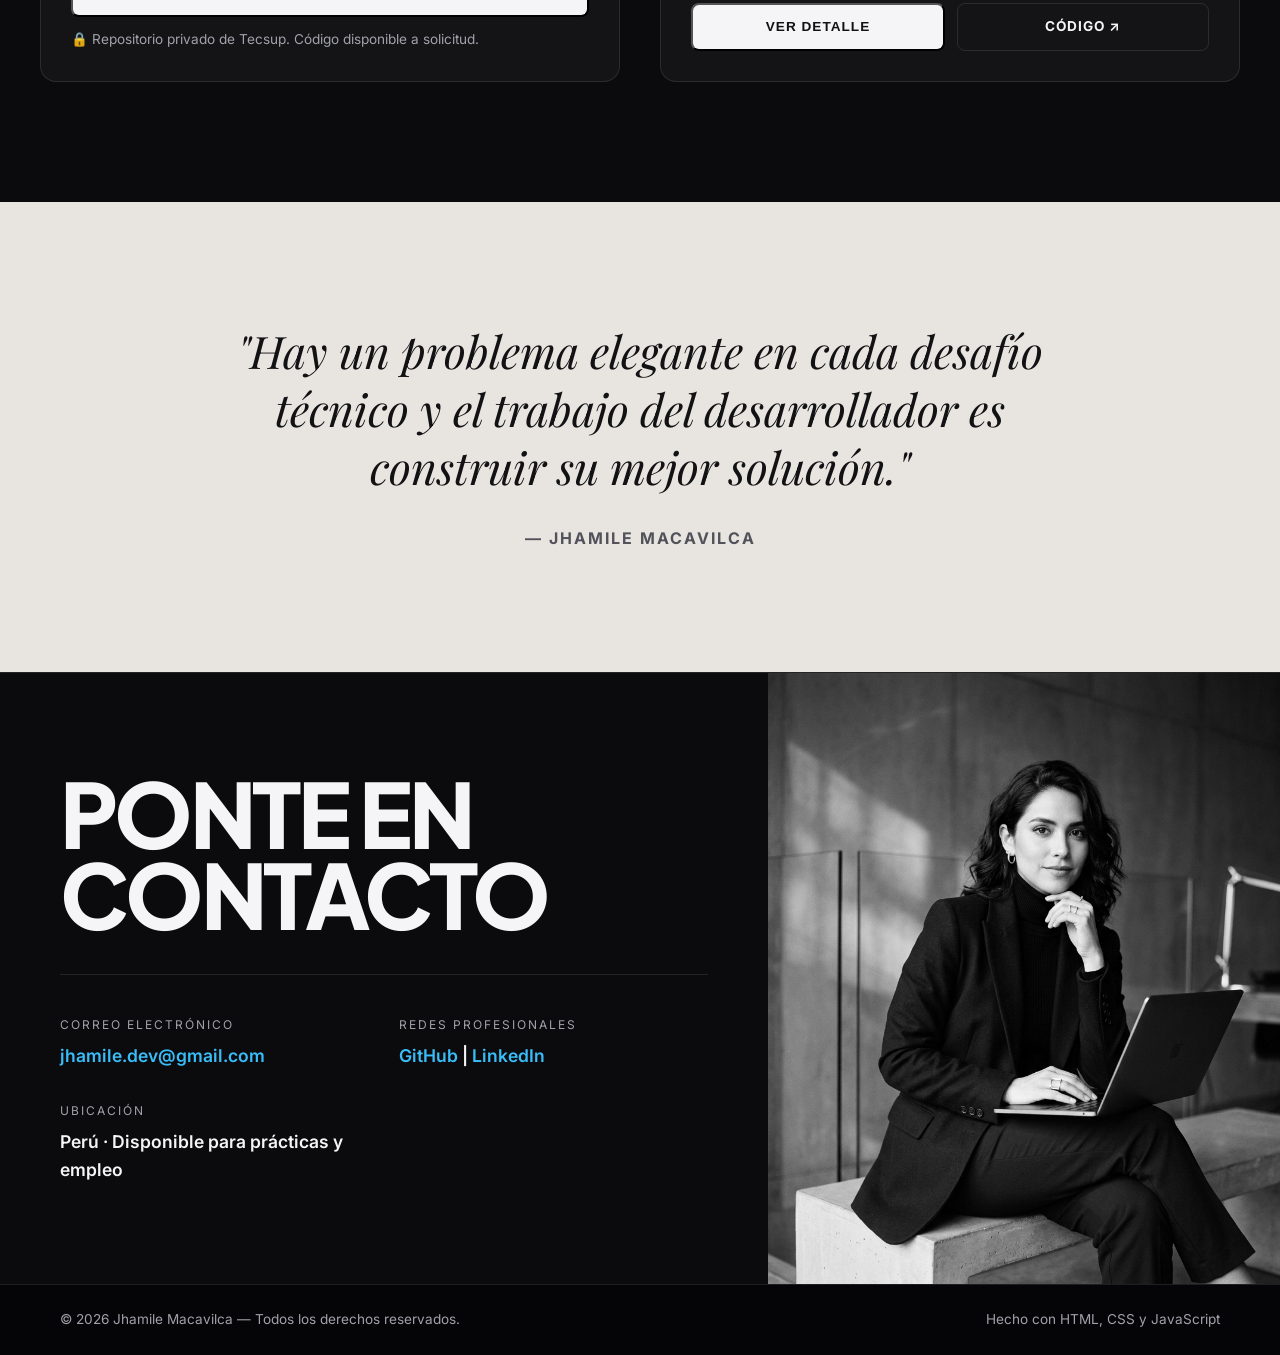
==== commit 56f3b2f1: "Reemplaza proyectos ficticios por PrestaFácil, CRECIO, MuniApp y Strata ERP - Elimina los tres proye" ====
--- a/index.html
+++ b/index.html
@@ -5,7 +5,7 @@
   <meta name="viewport" content="width=device-width, initial-scale=1.0">
   <title>Jhamile Macavilca | Desarrolladora Web y Sistemas con Análisis de Negocio</title>
   
-  <meta name="description" content="Portafolio profesional de Jhamile Macavilca, Desarrolladora Web y Sistemas con Análisis de Negocio, especializada en arquitectura de software, ERPs, SaaS y desarrollo fullstack.">
+  <meta name="description" content="Portafolio de Jhamile Macavilca, estudiante de Diseño y Desarrollo de Software en Tecsup. Proyectos con C# .NET, SQL Server, Java Spring Boot, React y Node.js.">
   
   <!-- Google Fonts: Plus Jakarta Sans, Outfit, Syne, Playfair Display, Inter -->
   <link rel="preconnect" href="https://fonts.googleapis.com">
@@ -13,7 +13,7 @@
   <link href="https://fonts.googleapis.com/css2?family=Inter:wght@300;400;500;600;700&family=Outfit:wght@700;800;900&family=Plus+Jakarta+Sans:wght@700;800&family=Playfair+Display:ital,wght@0,600;0,800;1,400&family=Syne:wght@700;800&display=swap" rel="stylesheet">
   
   <!-- Stylesheet -->
-  <link rel="stylesheet" href="css/styles.css?v=5">
+  <link rel="stylesheet" href="css/styles.css?v=6">
 </head>
 <body>
 
@@ -59,7 +59,7 @@
         <h2 class="editorial-title">Jhamile<br>Macavilca</h2>
         <p class="serif-italic">Desarrolladora Web y Sistemas con Análisis de Negocio</p>
         <p style="font-size: 1.05rem; line-height: 1.8; color: var(--text-muted-light);">
-          Transformo necesidades de negocio complejas en código robusto y mantenible. Especializada en la creación de paneles administrativos, microservicios, e-commerce e integración de APIs de alto flujo.
+          Estudiante de Diseño y Desarrollo de Software en Tecsup. Me gusta entender primero el negocio y luego construir el sistema: he desarrollado APIs REST con C# .NET y SQL Server, plataformas web con React y Node.js, y he trabajado en equipo en proyectos con Java Spring Boot, Django y Android.
         </p>
       </div>
 
@@ -71,10 +71,10 @@
           <img src="assets/images/hero.jpg" alt="Workspace Fullstack">
         </div>
         <div class="circle-avatar circle-avatar-3">
-          <img src="assets/images/project_saas.jpg" alt="SaaS Dashboard Systems">
+          <img src="assets/images/project_saas.jpg" alt="Espacio de trabajo">
         </div>
         <div class="circle-avatar circle-avatar-4">
-          <img src="assets/images/project_ecommerce.jpg" alt="E-commerce Architecture">
+          <img src="assets/images/project_ecommerce.jpg" alt="Espacio de trabajo">
         </div>
       </div>
     </div>
@@ -92,10 +92,10 @@
       <div class="cream-text-content">
         <h2 class="serif-italic">Mi vida y mi trabajo</h2>
         <p>
-          Hacer código con estándares de calidad es una meta constante. Creo firmemente que un buen sistema web combina una experiencia de usuario deslumbrante con una lógica de backend sin fisuras.
+          Antes de escribir código defino los requerimientos y las reglas de negocio. En PrestaFácil, por ejemplo, documenté cómo se calculan las cuotas y la mora, y luego escribí pruebas que verifican que la API y la base de datos den exactamente los mismos montos.
         </p>
         <p>
-          Mis proyectos abarcan desde plataformas SaaS multi-tenant hasta motores de procesamiento de datos en tiempo real. Me enfoco en aplicar Clean Architecture, metodologías ágiles y pruebas rigurosas para asegurar la máxima durabilidad de cada producto.
+          Trabajo con arquitectura en capas, pruebas unitarias, control de versiones con Git e integración continua con GitHub Actions. Busco mis primeras prácticas o empleo como desarrolladora backend o full stack.
         </p>
       </div>
     </div>
@@ -113,11 +113,11 @@
         <div class="spec-content">
           <h3 class="spec-title editorial-title">Habilidades</h3>
           <ul class="spec-list">
-            <li>Frontend (React, Next.js, Vue, TypeScript)</li>
-            <li>Backend (Node.js, Express, Python FastAPI)</li>
-            <li>Bases de Datos (PostgreSQL, MongoDB, Redis)</li>
-            <li>Arquitectura API REST & GraphQL</li>
-            <li>DevOps (Docker, Git, CI/CD, Vercel, Render)</li>
+            <li>C# · ASP.NET Core · EF Core</li>
+            <li>Node.js · Express · Spring Boot</li>
+            <li>React · Next.js · TypeScript</li>
+            <li>SQL Server · PostgreSQL · MySQL</li>
+            <li>JWT · xUnit · Docker · GitHub Actions</li>
           </ul>
         </div>
         <div class="spec-image spec-image-1"></div>
@@ -126,13 +126,13 @@
       <!-- Tarjeta 2: Servicios -->
       <div class="spec-card">
         <div class="spec-content">
-          <h3 class="spec-title editorial-title">Servicios</h3>
+          <h3 class="spec-title editorial-title">Lo que aporto</h3>
           <ul class="spec-list">
-            <li>Desarrollo de Sistemas Fullstack a Medida</li>
-            <li>Plataformas SaaS & Dashboards ERP</li>
-            <li>E-Commerce de Alta Escala y Conversión</li>
-            <li>Refactorización & Optimización de Código</li>
-            <li>Diseño e Integración de Microservicios</li>
+            <li>Requerimientos y reglas de negocio</li>
+            <li>Modelado de bases de datos</li>
+            <li>APIs REST con JWT y roles</li>
+            <li>Pruebas unitarias y documentación</li>
+            <li>Paneles administrativos y reportes</li>
           </ul>
         </div>
         <div class="spec-image spec-image-2"></div>
@@ -140,21 +140,21 @@
     </div>
   </section>
 
-  <!-- SECCIÓN 5: SHOWCASE DE PROYECTOS MEDIANOS Y GRANDES -->
+  <!-- SECCIÓN 5: PROYECTOS -->
   <section id="proyectos" class="projects-section">
     <div class="projects-container">
       <div class="projects-header">
         <div>
           <span style="color: var(--accent-blue); font-size: 0.85rem; letter-spacing: 2px; text-transform: uppercase; font-weight: 700;">PROYECTOS DESTACADOS</span>
-          <h2 class="editorial-title" style="font-size: clamp(2.2rem, 4vw, 3.5rem); margin-top: 8px;">Proyectos Medianos & Grandes</h2>
+          <h2 class="editorial-title" style="font-size: clamp(2.2rem, 4vw, 3.5rem); margin-top: 8px;">Lo que he construido</h2>
         </div>
 
         <!-- Filtros Dinámicos -->
         <div class="projects-filter">
           <button class="filter-btn active" data-filter="all">Todos</button>
-          <button class="filter-btn" data-filter="saas">SaaS & ERP</button>
-          <button class="filter-btn" data-filter="ecommerce">E-Commerce</button>
-          <button class="filter-btn" data-filter="api">APIs & Backend</button>
+          <button class="filter-btn" data-filter="backend">Backend & APIs</button>
+          <button class="filter-btn" data-filter="fullstack">Full Stack</button>
+          <button class="filter-btn" data-filter="movil">Móvil</button>
         </div>
       </div>
 
@@ -171,7 +171,7 @@
       <blockquote class="quote-text">
         "Hay un problema elegante en cada desafío técnico y el trabajo del desarrollador es construir su mejor solución."
       </blockquote>
-      <div class="quote-author">— JHAMILE MACAVILCA, FULLSTACK DEVELOPER</div>
+      <div class="quote-author">— JHAMILE MACAVILCA</div>
     </div>
   </section>
 
@@ -199,7 +199,7 @@
 
           <div>
             <div class="detail-label">UBICACIÓN</div>
-            <div class="detail-value">Disponible para Trabajo Remoto / Global</div>
+            <div class="detail-value">Perú · Disponible para prácticas y empleo</div>
           </div>
         </div>
       </div>
@@ -209,7 +209,7 @@
 
     <div class="footer-bottom-bar">
       <div>© 2026 Jhamile Macavilca — Todos los derechos reservados.</div>
-      <div>Diseño Editorial & Fullstack Systems</div>
+      <div>Hecho con HTML, CSS y JavaScript</div>
     </div>
   </footer>
 
@@ -228,20 +228,27 @@
       <div class="modal-section-title">DESCRIPCIÓN DEL PROYECTO</div>
       <p id="modalDescription" style="color: var(--text-muted-light); line-height: 1.8; font-size: 1.05rem;"></p>
 
-      <div class="modal-section-title">TECNOLOGÍAS & STACK</div>
+      <div class="modal-section-title">MI ROL</div>
+      <p id="modalRole" style="color: var(--text-muted-light); line-height: 1.8; font-size: 1.05rem;"></p>
+
+      <div class="modal-section-title">LO MÁS DESTACADO</div>
+      <ul id="modalHighlights" class="modal-highlights"></ul>
+
+      <div class="modal-section-title">TECNOLOGÍAS</div>
       <div id="modalStackTags" style="display: flex; flex-wrap: wrap; gap: 8px;"></div>
 
-      <div class="modal-section-title">ESQUEMA DE ARQUITECTURA DEL SISTEMA</div>
+      <div class="modal-section-title">ARQUITECTURA</div>
       <pre class="architecture-box" id="modalArchitecture"></pre>
 
       <div class="modal-link-group">
-        <a id="modalDemoBtn" href="#" target="_blank" rel="noopener" class="btn-editorial btn-primary" style="flex:1;">
-          🚀 Ver Demo en Vivo
+        <a id="modalGithubBtn" href="#" target="_blank" rel="noopener" class="btn-editorial btn-primary" style="flex:1;">
+          Ver código en GitHub ↗
         </a>
-        <a id="modalGithubBtn" href="#" target="_blank" rel="noopener" class="btn-editorial btn-outline" style="flex:1;">
-          🐙 Código en GitHub
+        <a id="modalDemoBtn" href="#" target="_blank" rel="noopener" class="btn-editorial btn-outline" style="flex:1;">
+          Ver demo ↗
         </a>
       </div>
+      <p id="modalPrivateNote" class="project-private-note"></p>
     </div>
   </div>
 
--- a/css/styles.css
+++ b/css/styles.css
@@ -524,6 +524,7 @@
   width: 100%;
   height: 100%;
   object-fit: cover;
+  object-position: top; /* las capturas muestran la cabecera de cada app */
   transition: var(--transition-smooth);
 }
 
@@ -900,3 +901,22 @@
     min-height: 350px;
   }
 }
+
+/* Nota de repositorio privado y lista de logros del modal */
+.project-private-note {
+  margin-top: 12px;
+  font-size: 0.85rem;
+  color: var(--text-muted-light);
+}
+
+.modal-highlights {
+  margin: 0;
+  padding-left: 20px;
+  color: var(--text-muted-light);
+  line-height: 1.7;
+  font-size: 1rem;
+}
+
+.modal-highlights li + li {
+  margin-top: 8px;
+}
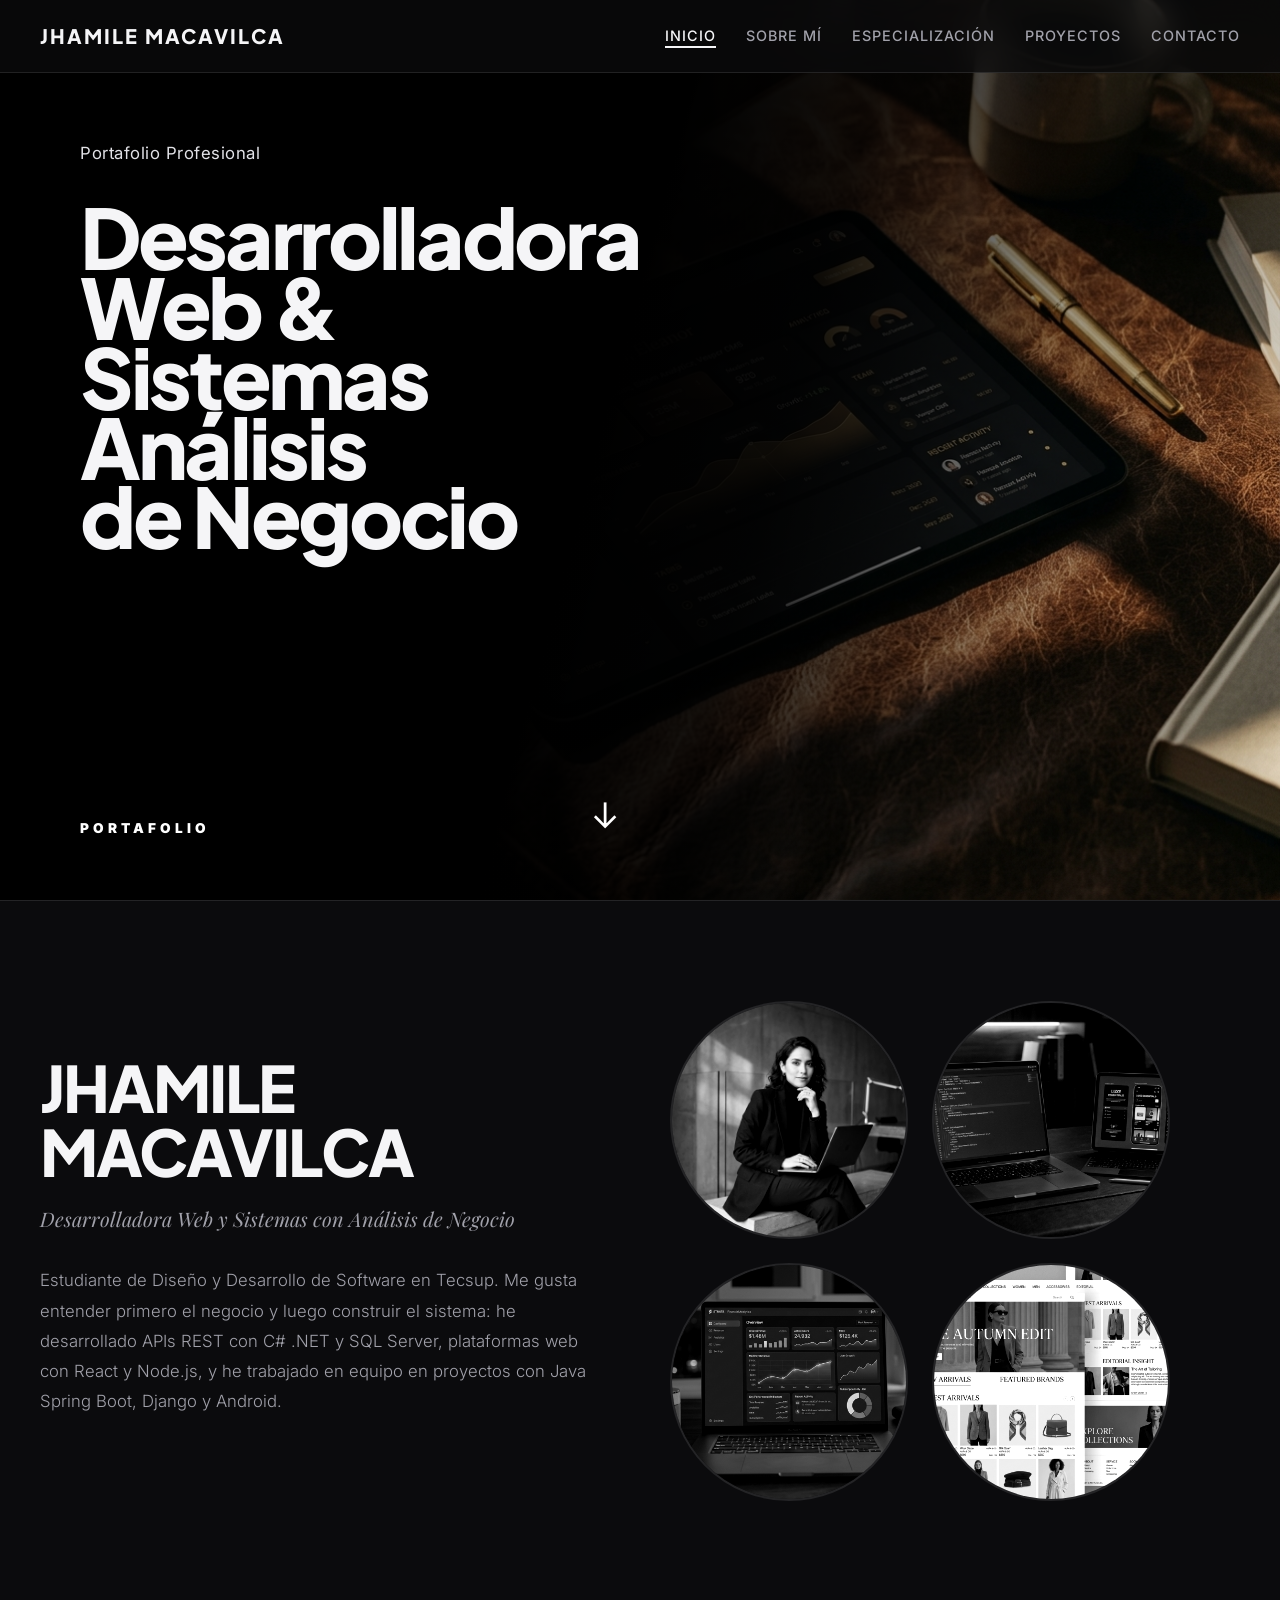
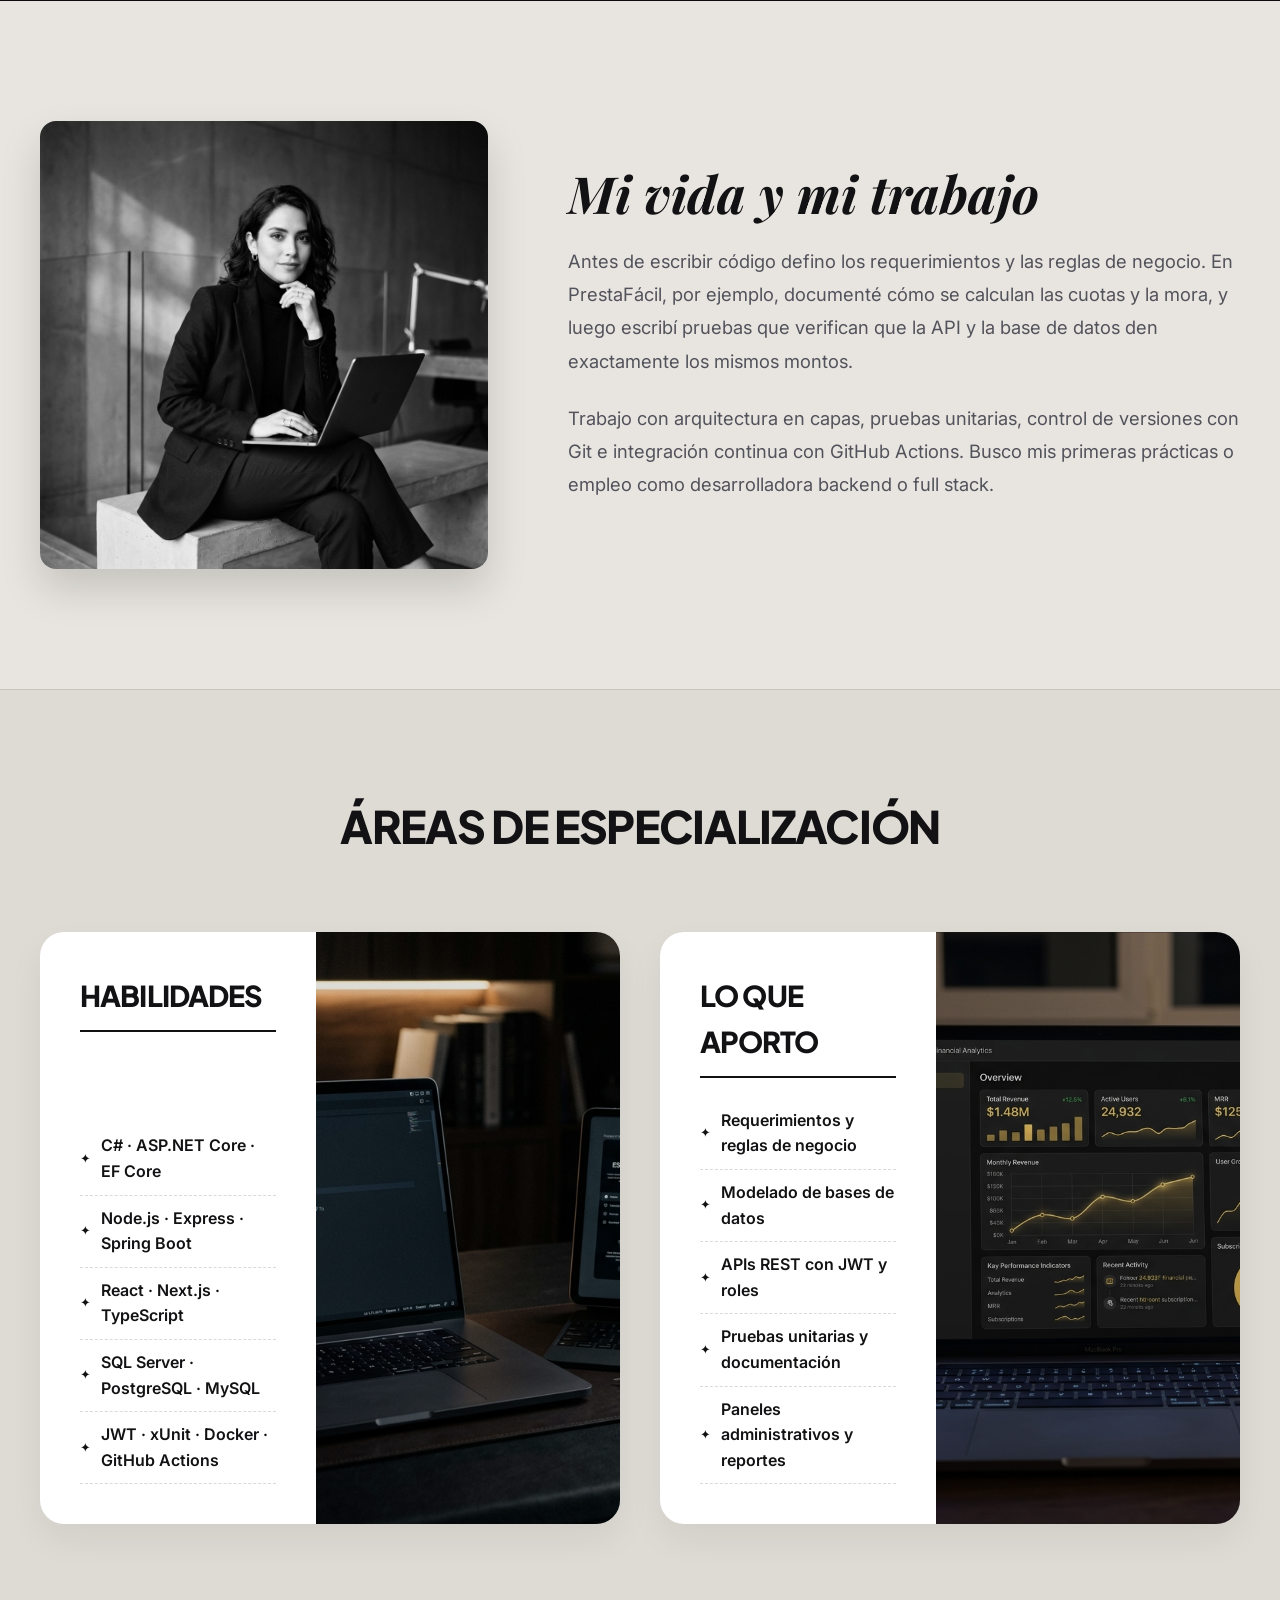
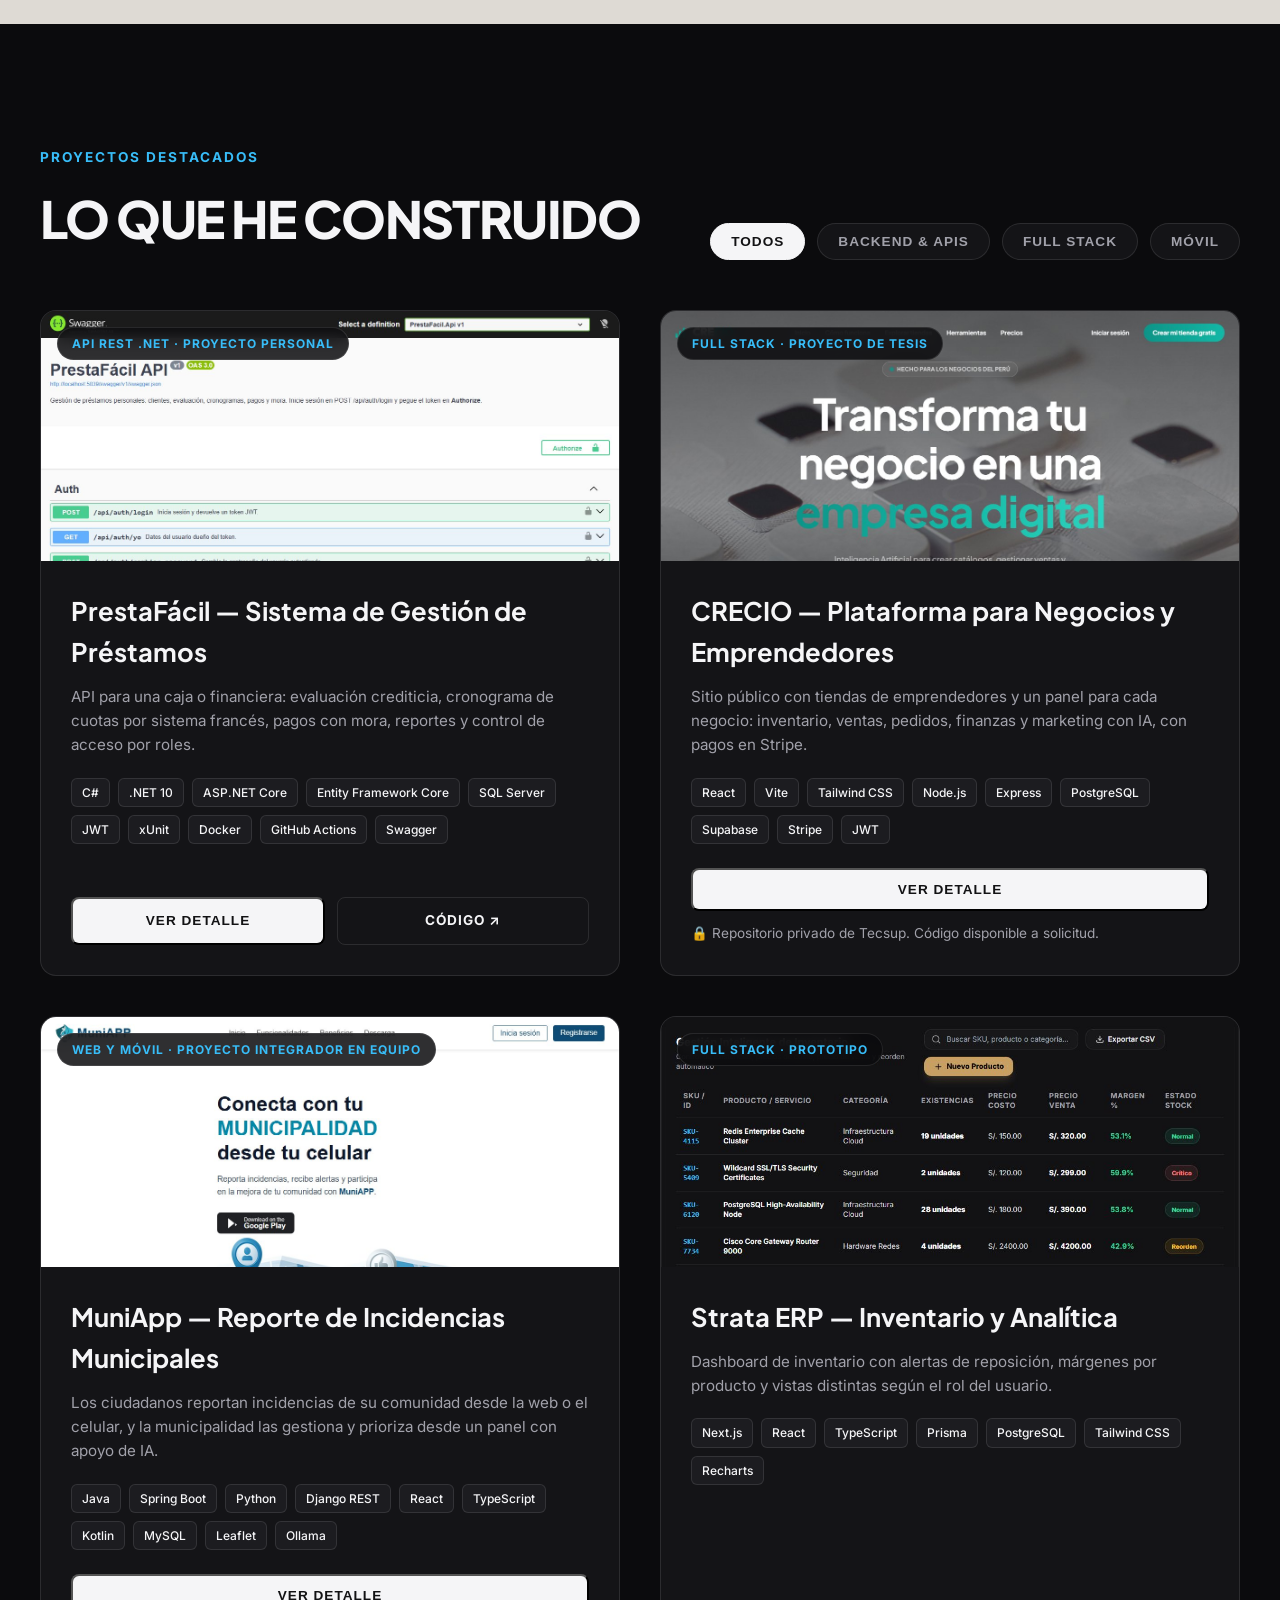
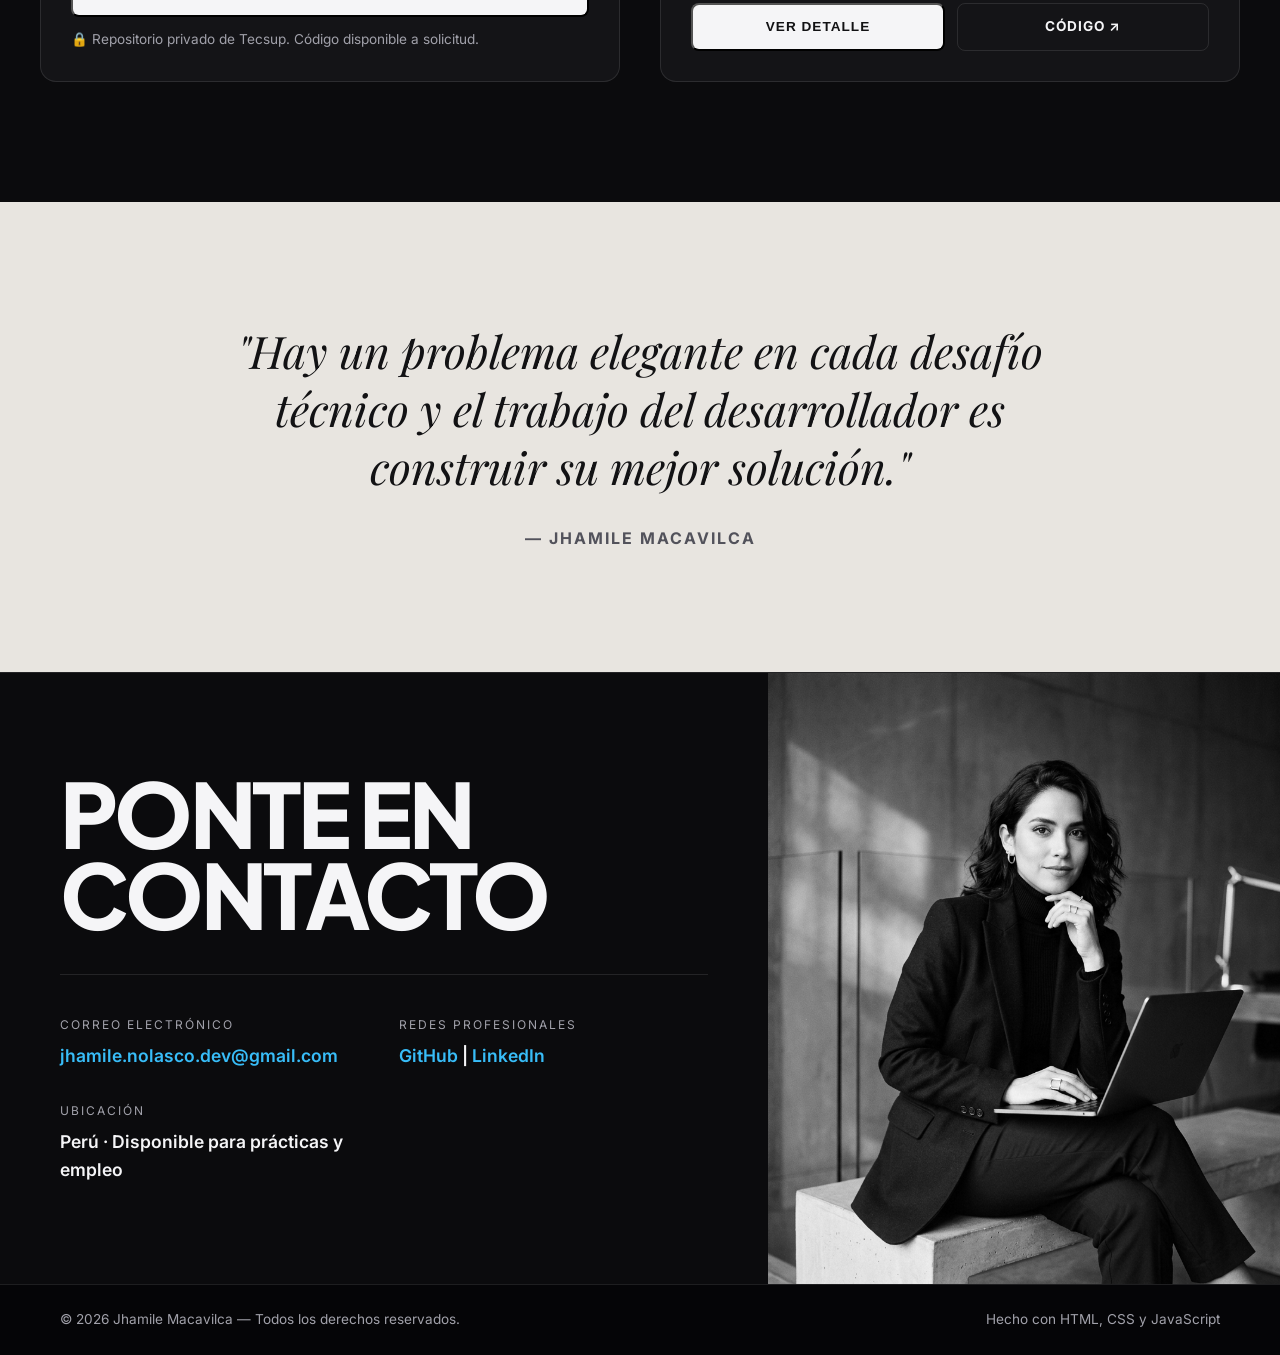
==== commit b35aecf9: "Actualiza el correo de contacto Co-Authored-By: Claude Opus 5.5 <noreply@anthropic.com>" ====
--- a/index.html
+++ b/index.html
@@ -185,7 +185,7 @@
           <div>
             <div class="detail-label">CORREO ELECTRÓNICO</div>
             <div class="detail-value">
-              <a href="mailto:jhamile.dev@gmail.com">jhamile.dev@gmail.com</a>
+              <a href="mailto:jhamile.nolasco.dev@gmail.com">jhamile.nolasco.dev@gmail.com</a>
             </div>
           </div>
 
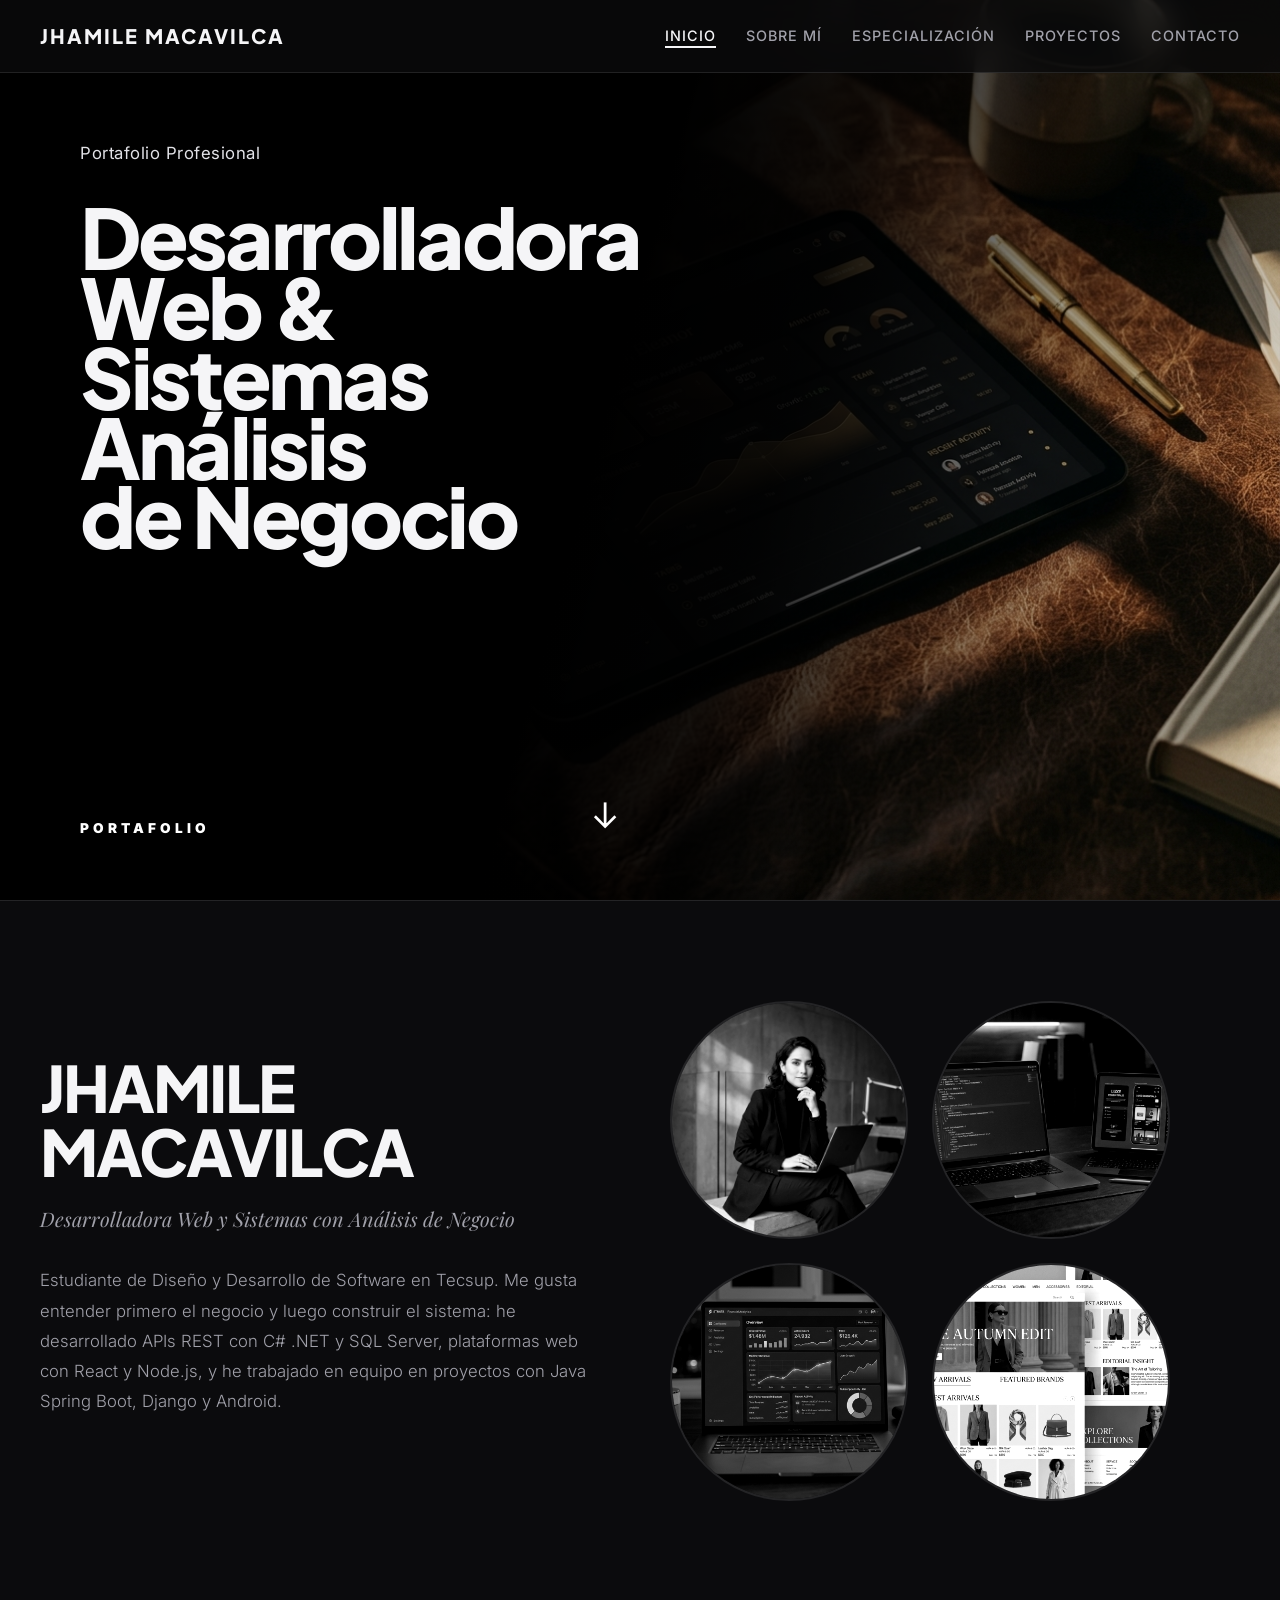
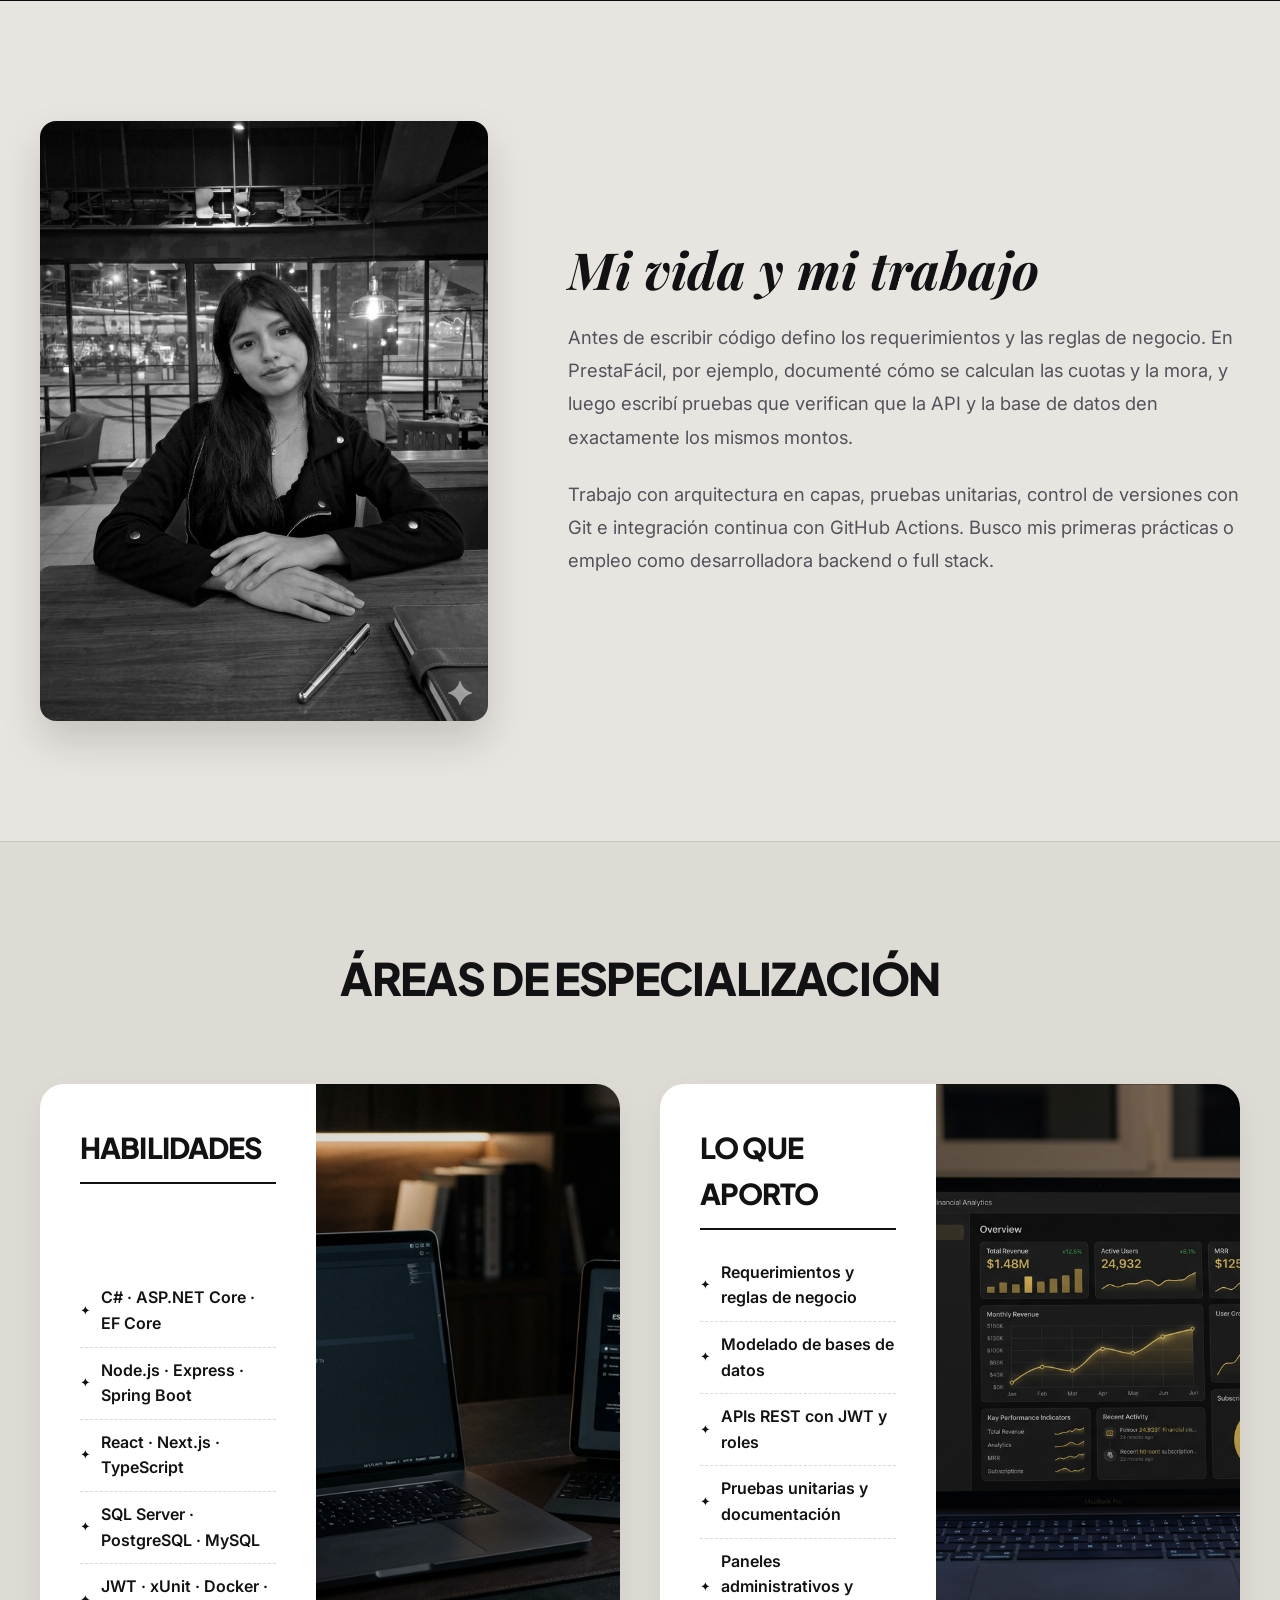
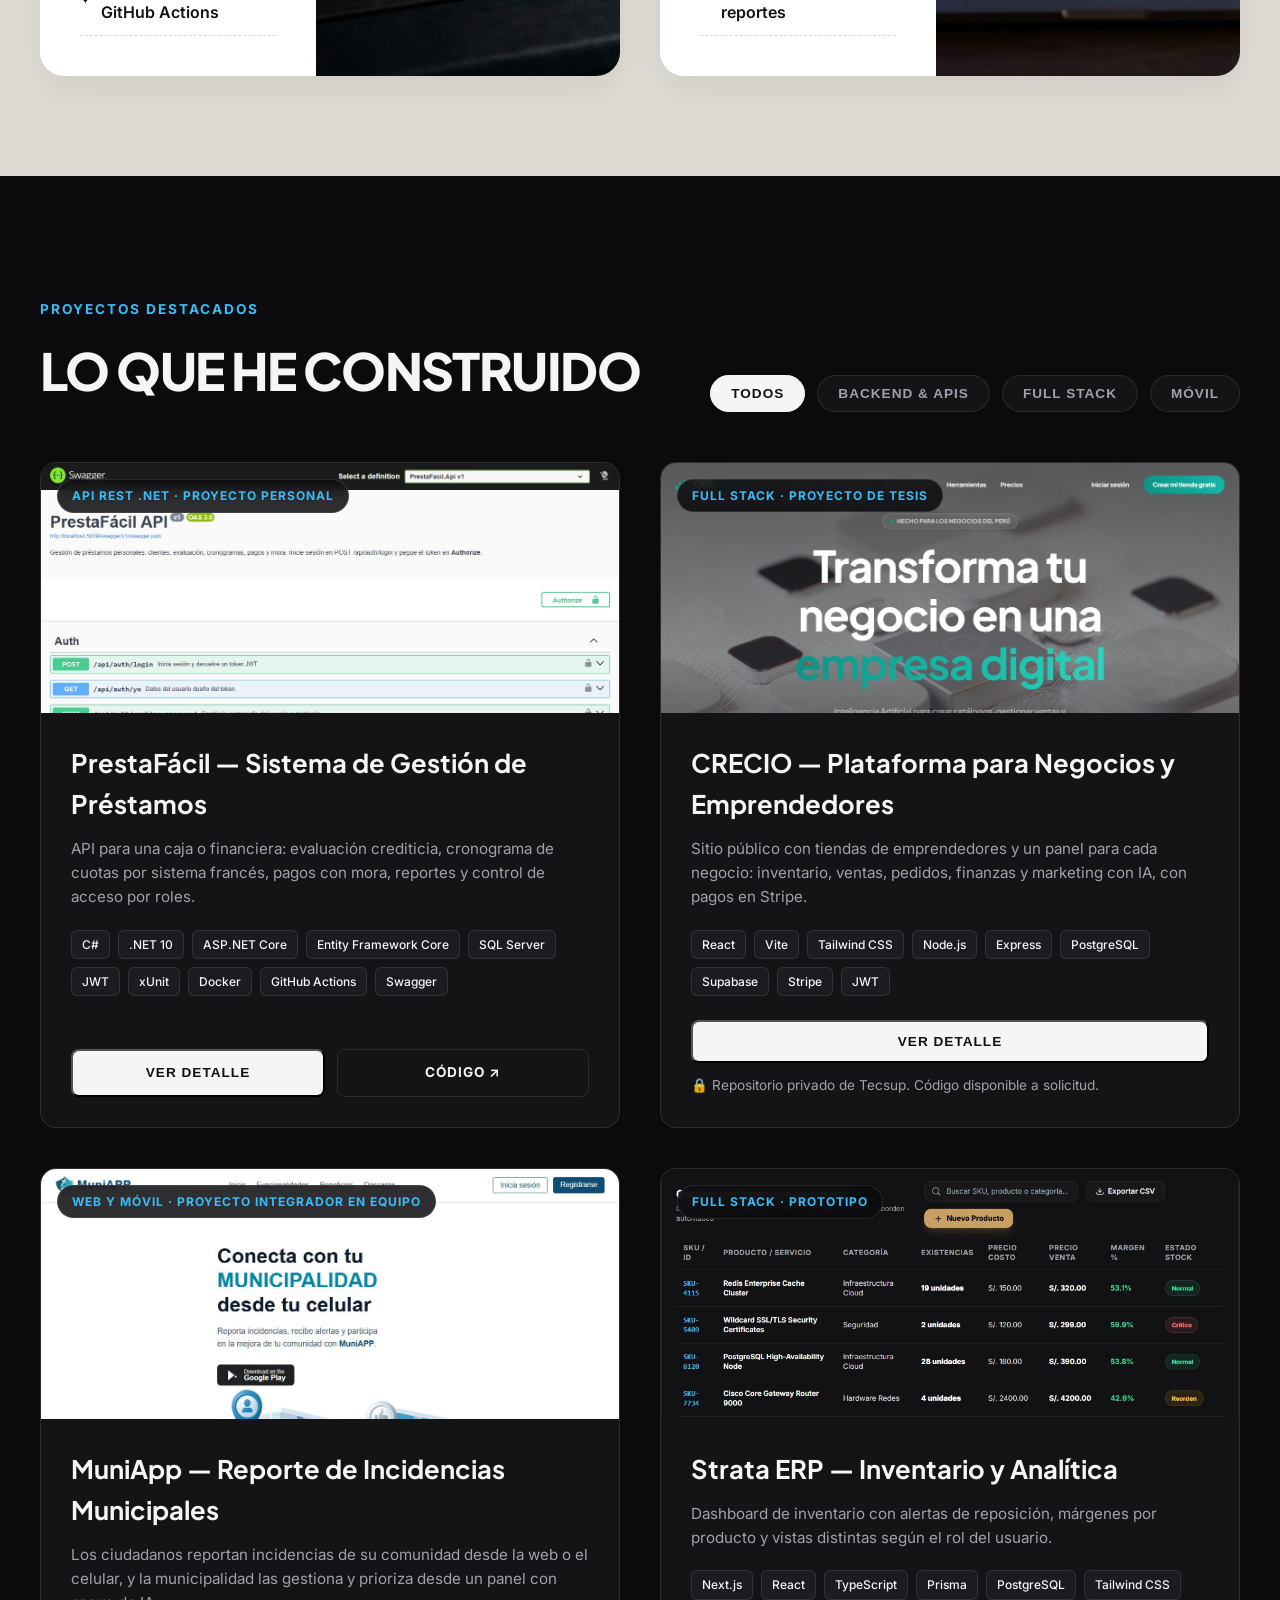
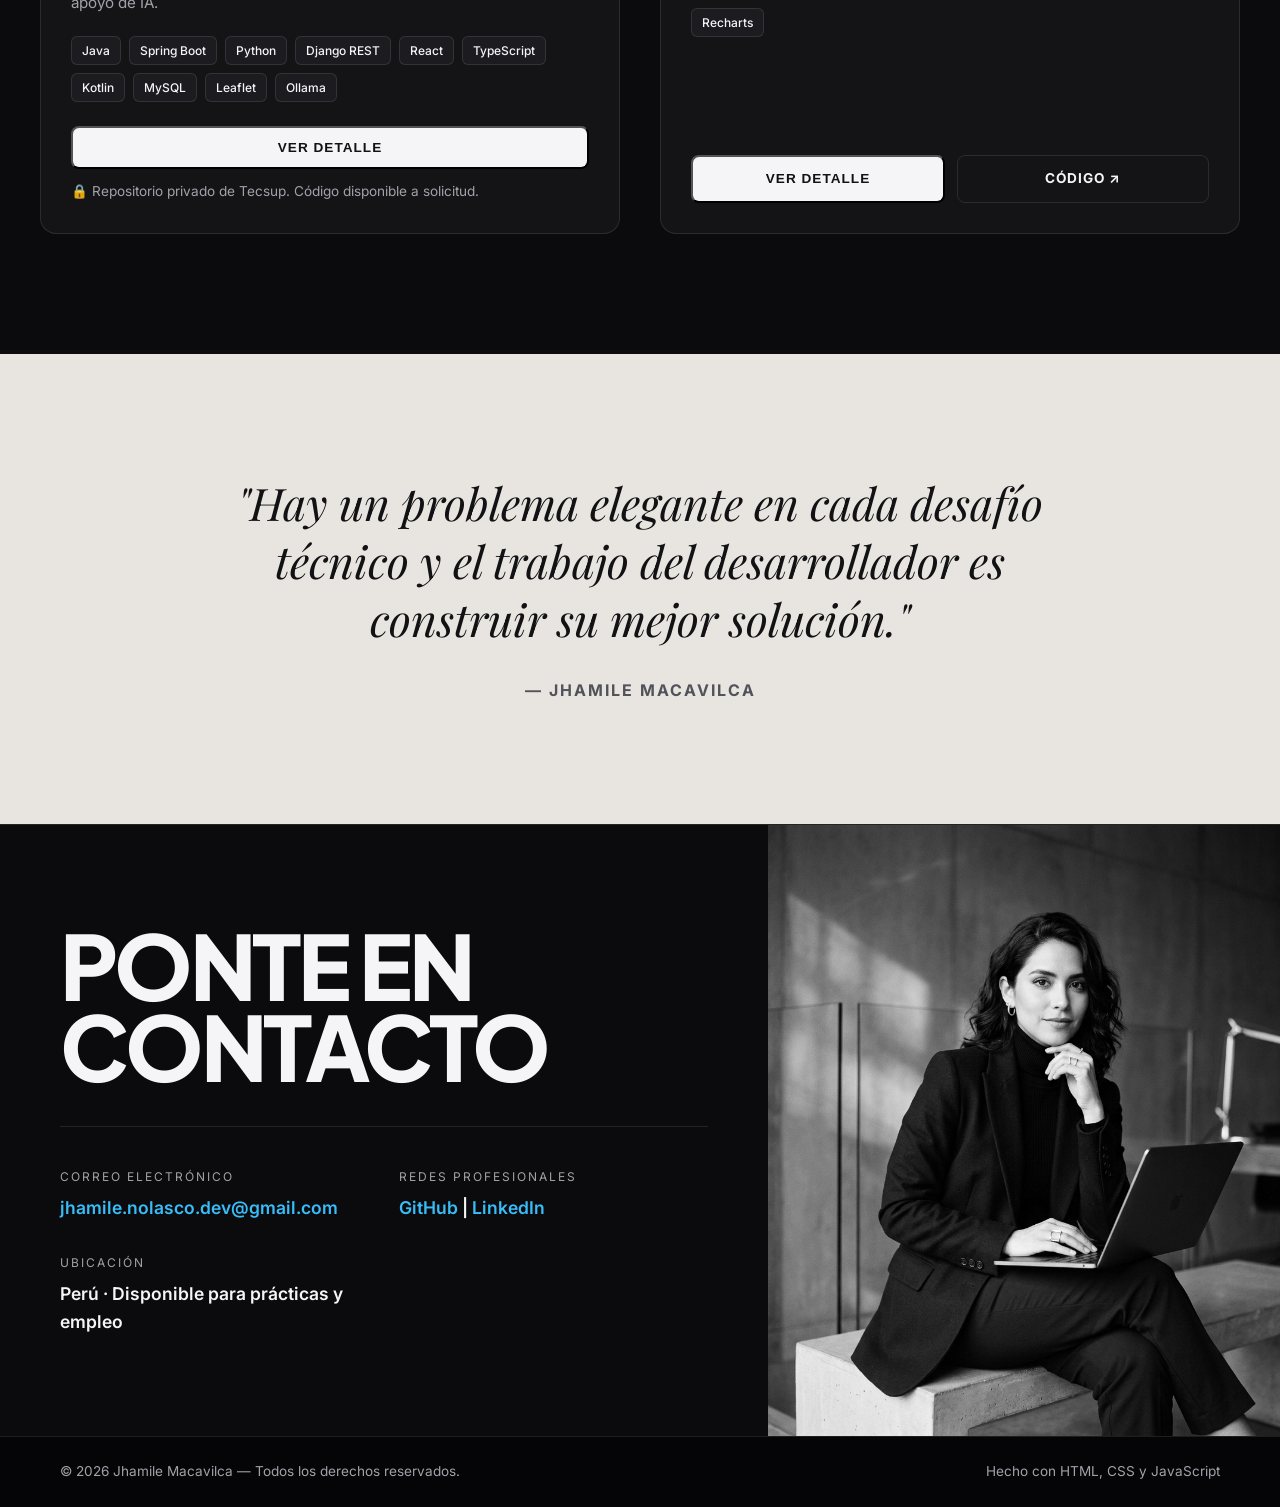
==== commit 3243619f: "agregando fotos" ====
--- a/index.html
+++ b/index.html
@@ -85,7 +85,7 @@
     <div class="cream-container">
       <div class="cream-image-wrapper">
         <div class="cream-image-card">
-          <img src="assets/images/portrait.jpg" alt="Jhamile en el trabajo">
+          <img src="assets/images/foto1.png" alt="Jhamile en el trabajo">
         </div>
       </div>
 
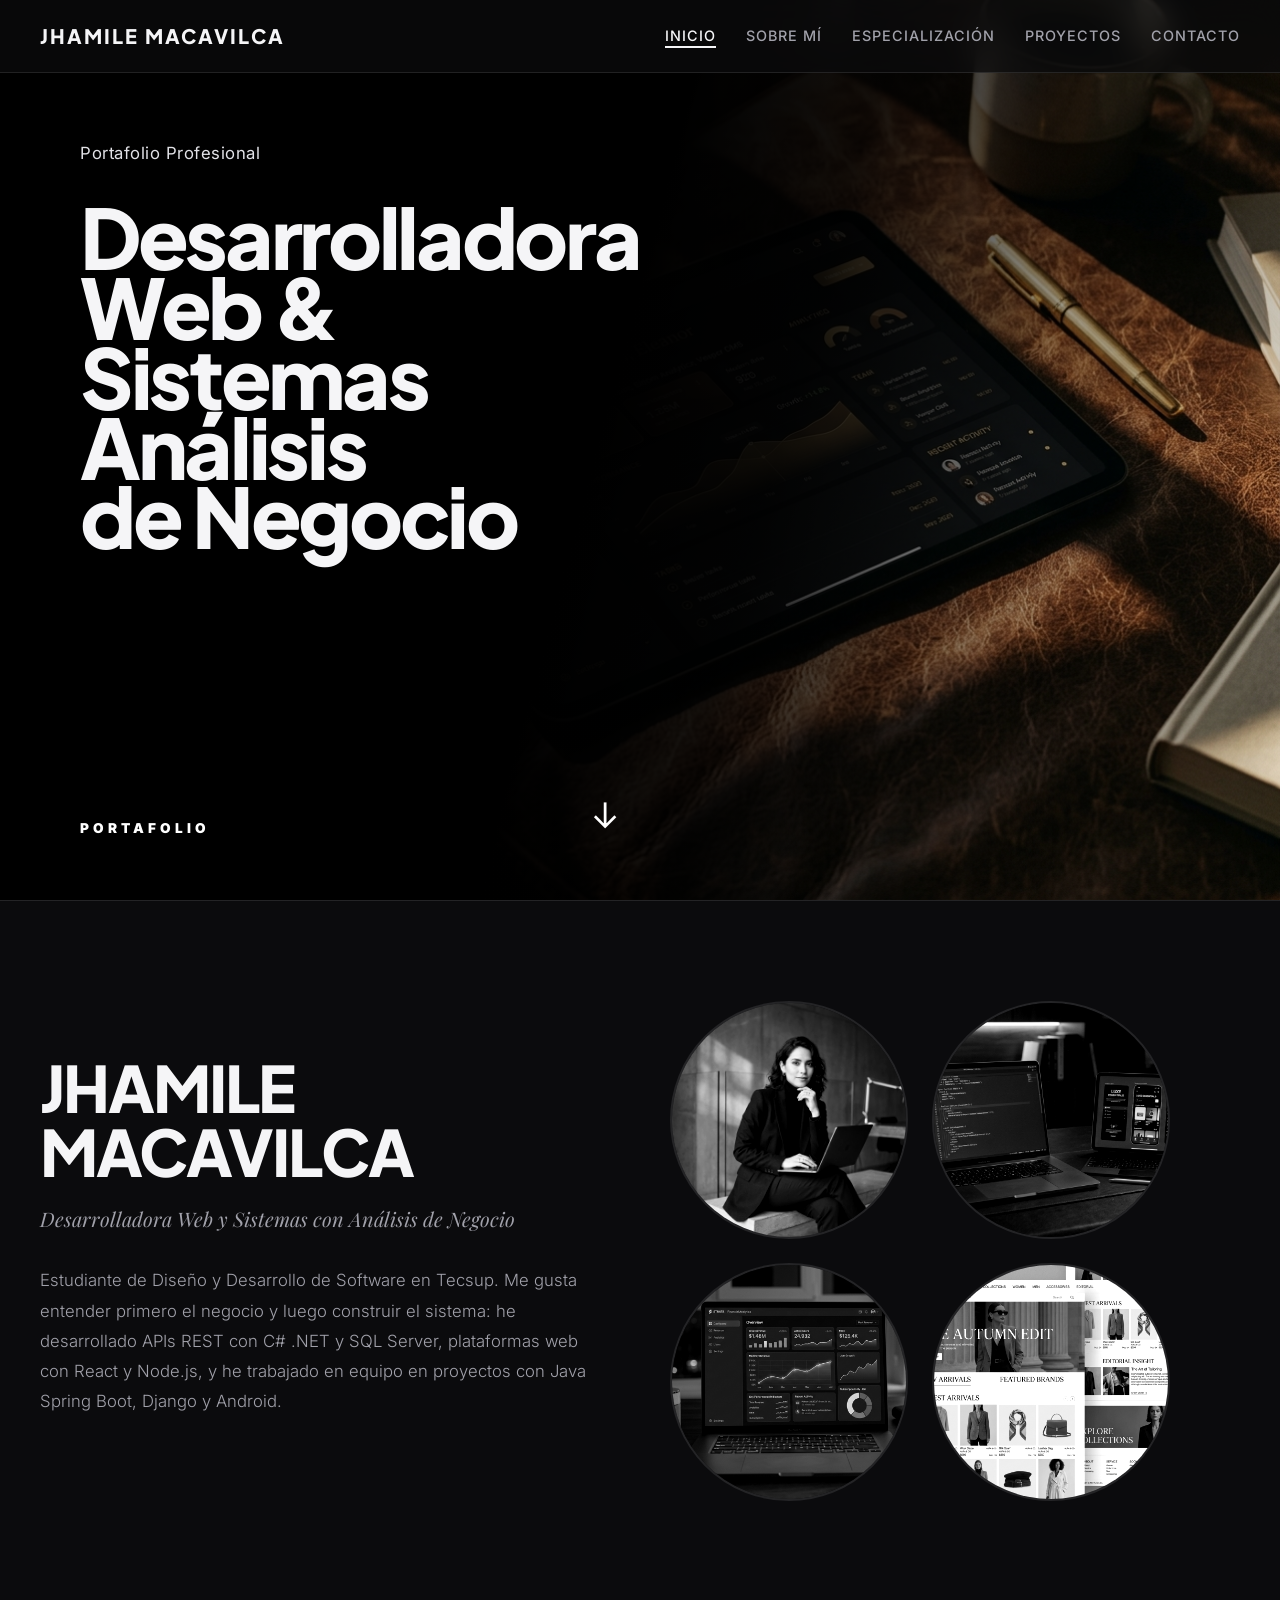
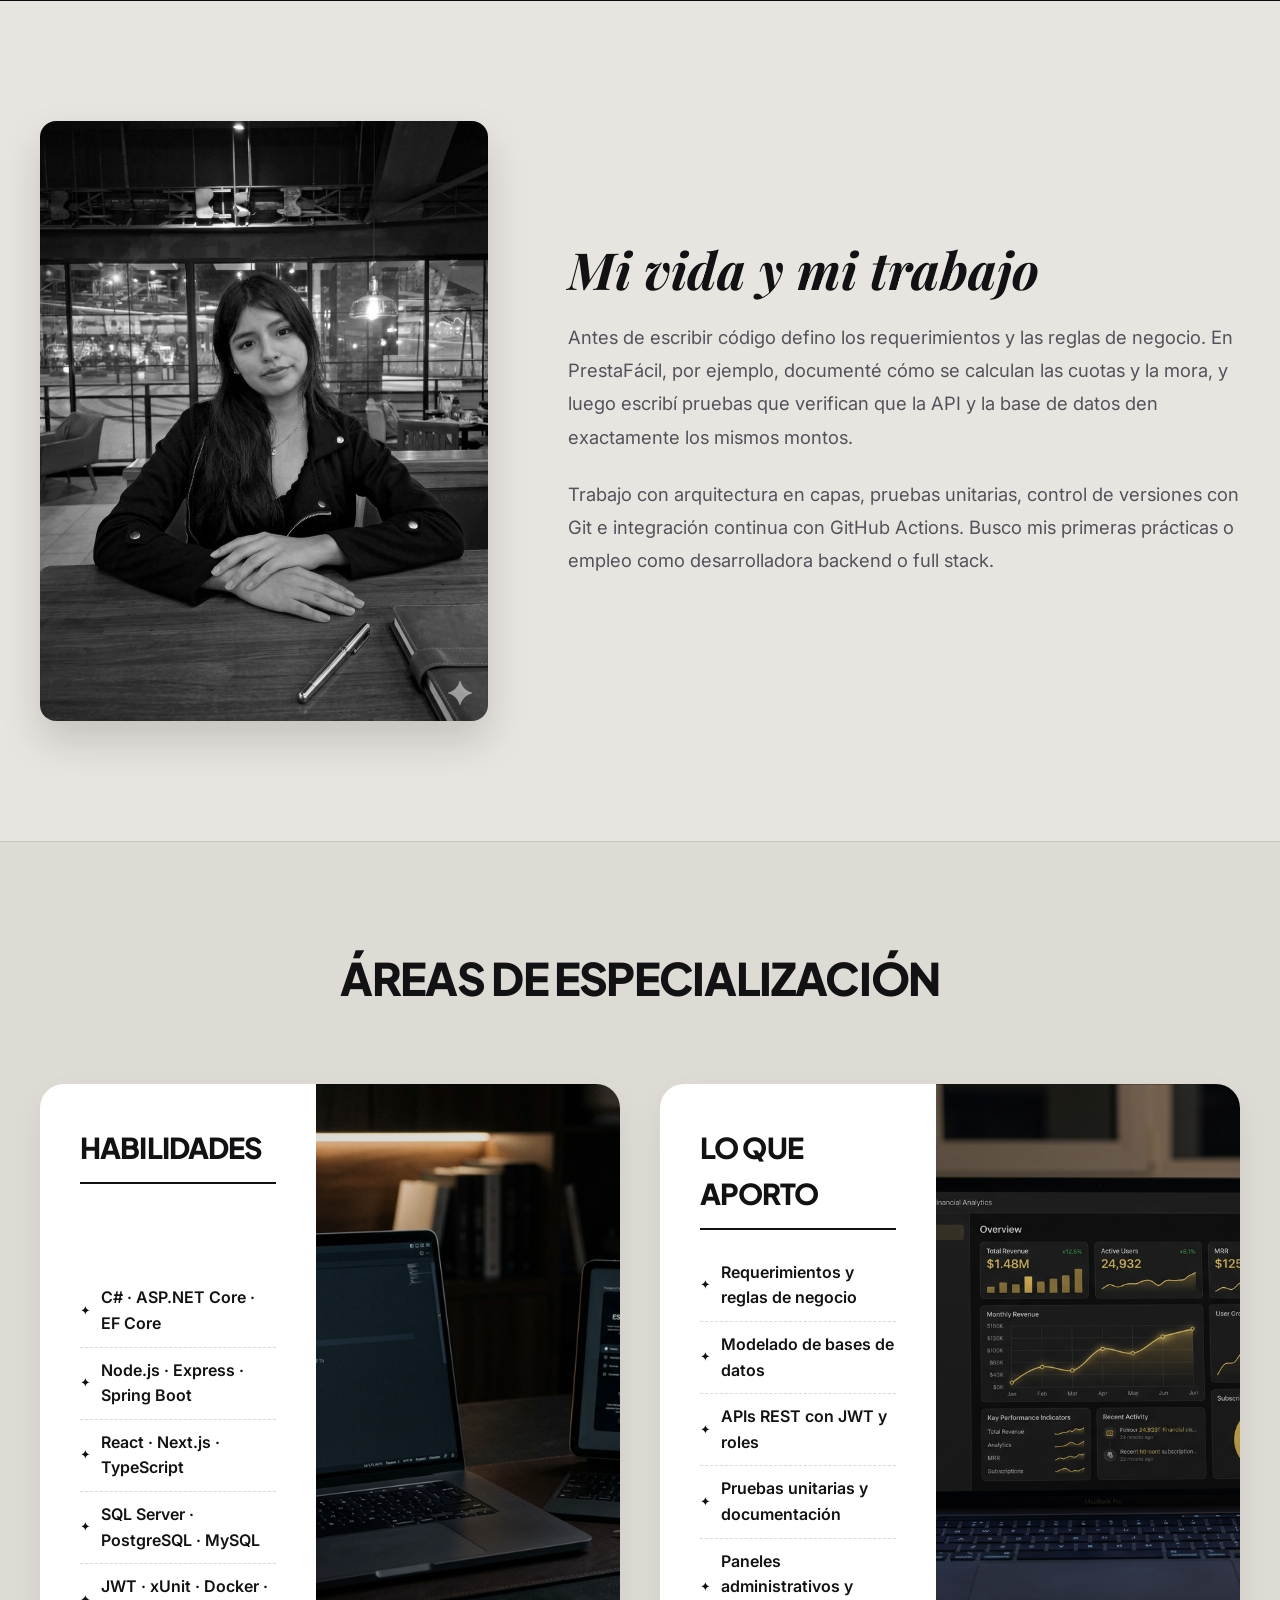
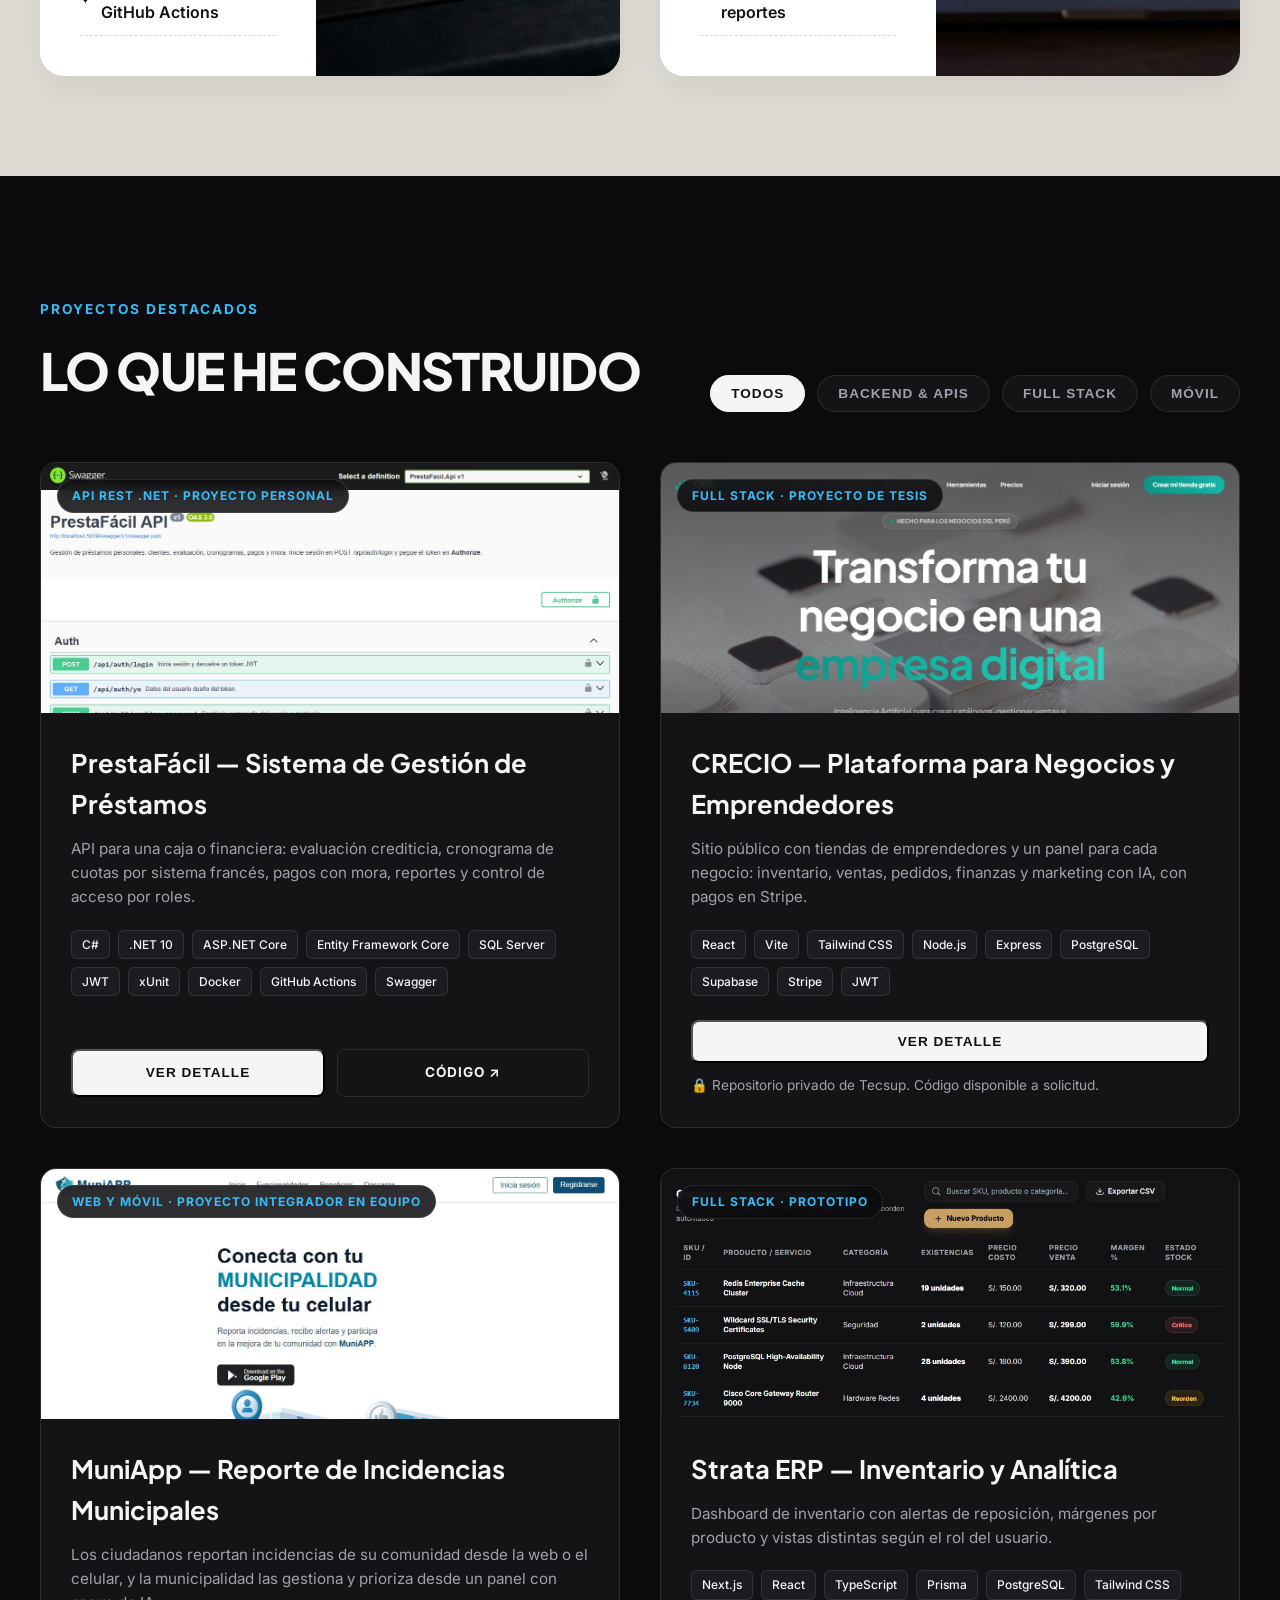
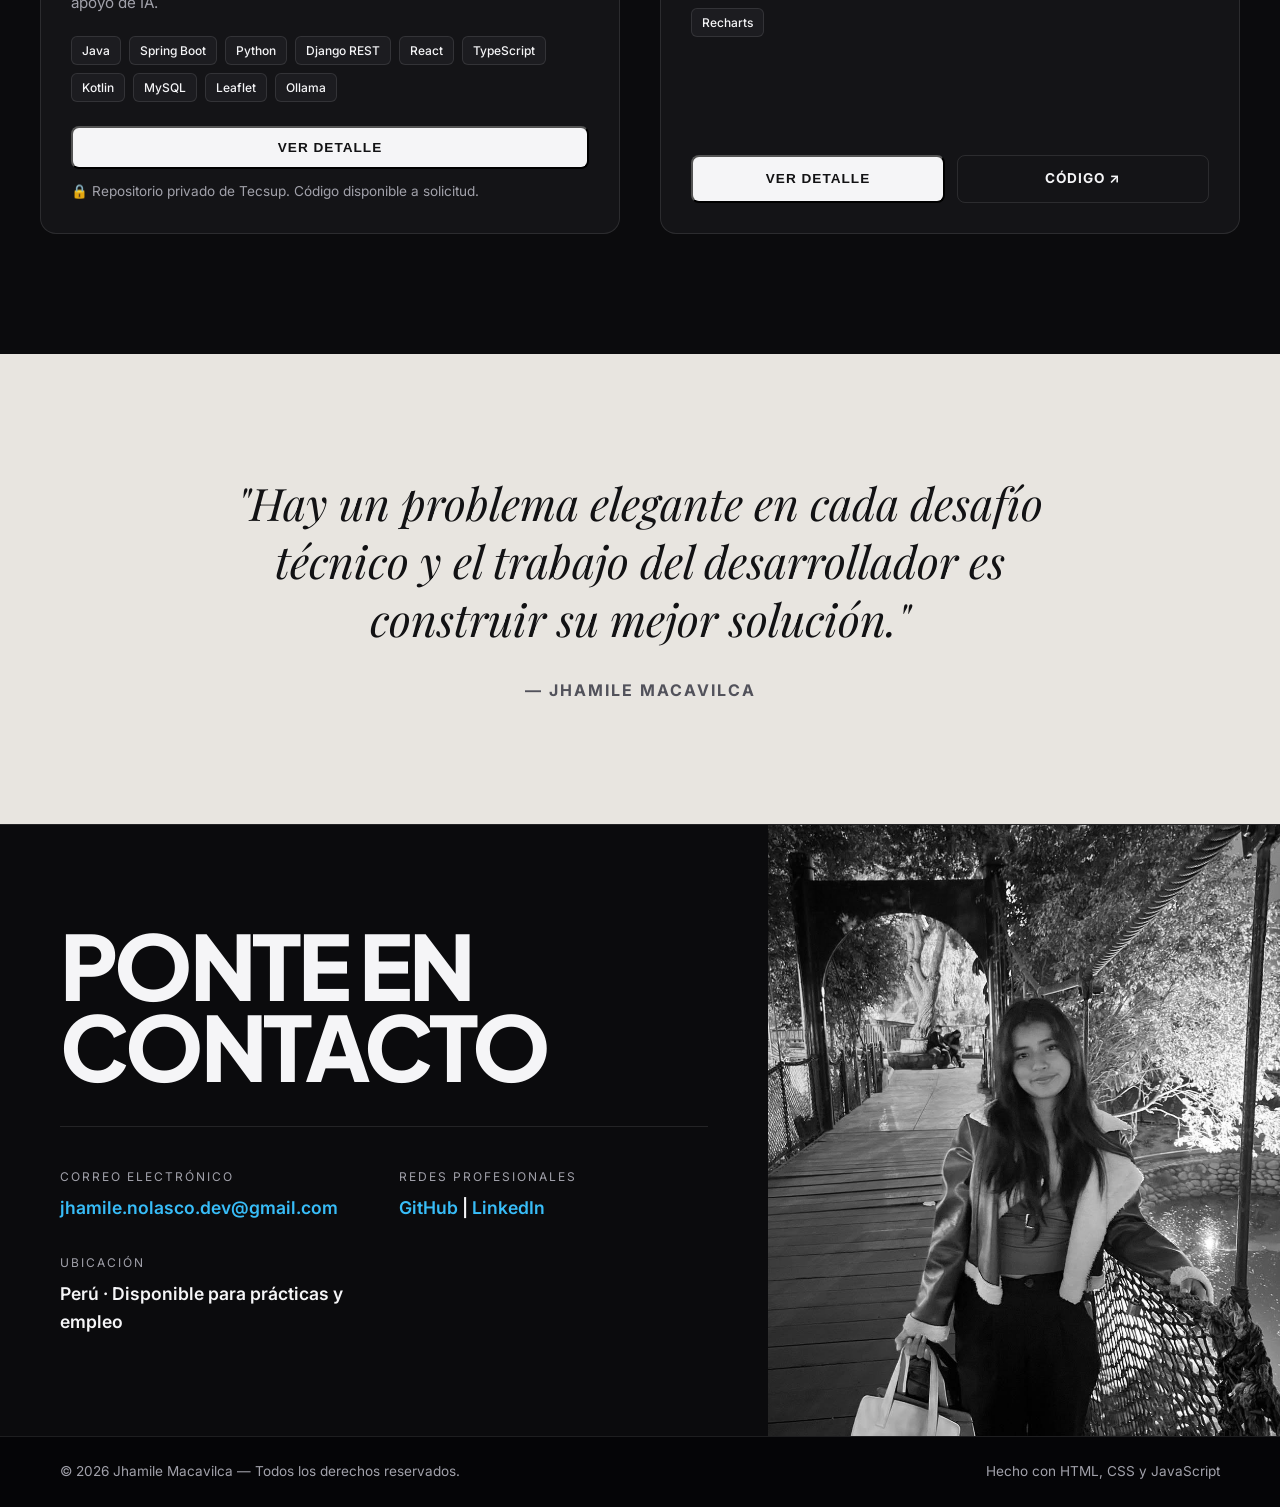
==== commit 8b51f604: "Usa fotojham2 en la sección de contacto Co-Authored-By: Claude Opus 5.5 <noreply@anthropic.com>" ====
--- a/index.html
+++ b/index.html
@@ -13,7 +13,7 @@
   <link href="https://fonts.googleapis.com/css2?family=Inter:wght@300;400;500;600;700&family=Outfit:wght@700;800;900&family=Plus+Jakarta+Sans:wght@700;800&family=Playfair+Display:ital,wght@0,600;0,800;1,400&family=Syne:wght@700;800&display=swap" rel="stylesheet">
   
   <!-- Stylesheet -->
-  <link rel="stylesheet" href="css/styles.css?v=6">
+  <link rel="stylesheet" href="css/styles.css?v=7">
 </head>
 <body>
 
--- a/css/styles.css
+++ b/css/styles.css
@@ -717,7 +717,7 @@
 }
 
 .footer-image {
-  background: url('../assets/images/portrait.jpg') center/cover no-repeat;
+  background: url('../assets/images/fotojham2.jpeg') center/cover no-repeat;
   filter: grayscale(100%);
   transition: var(--transition-smooth);
 }
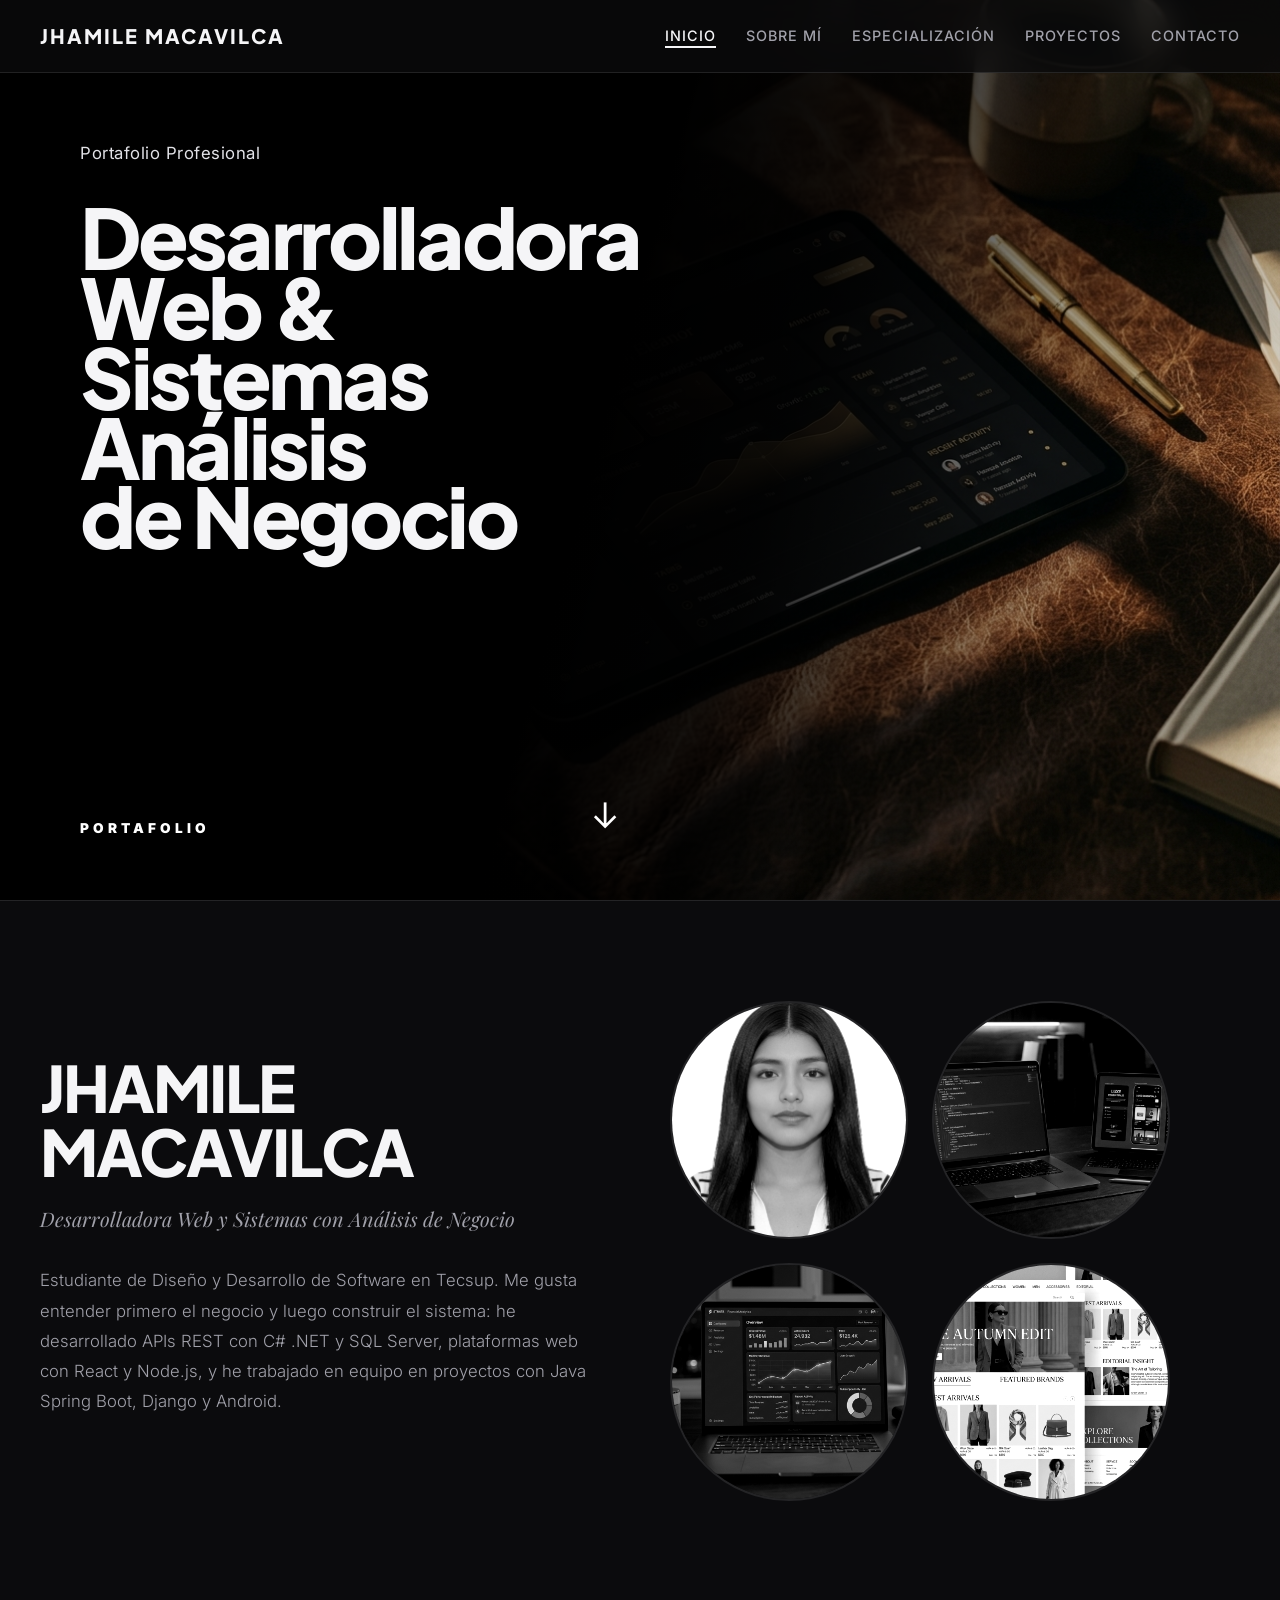
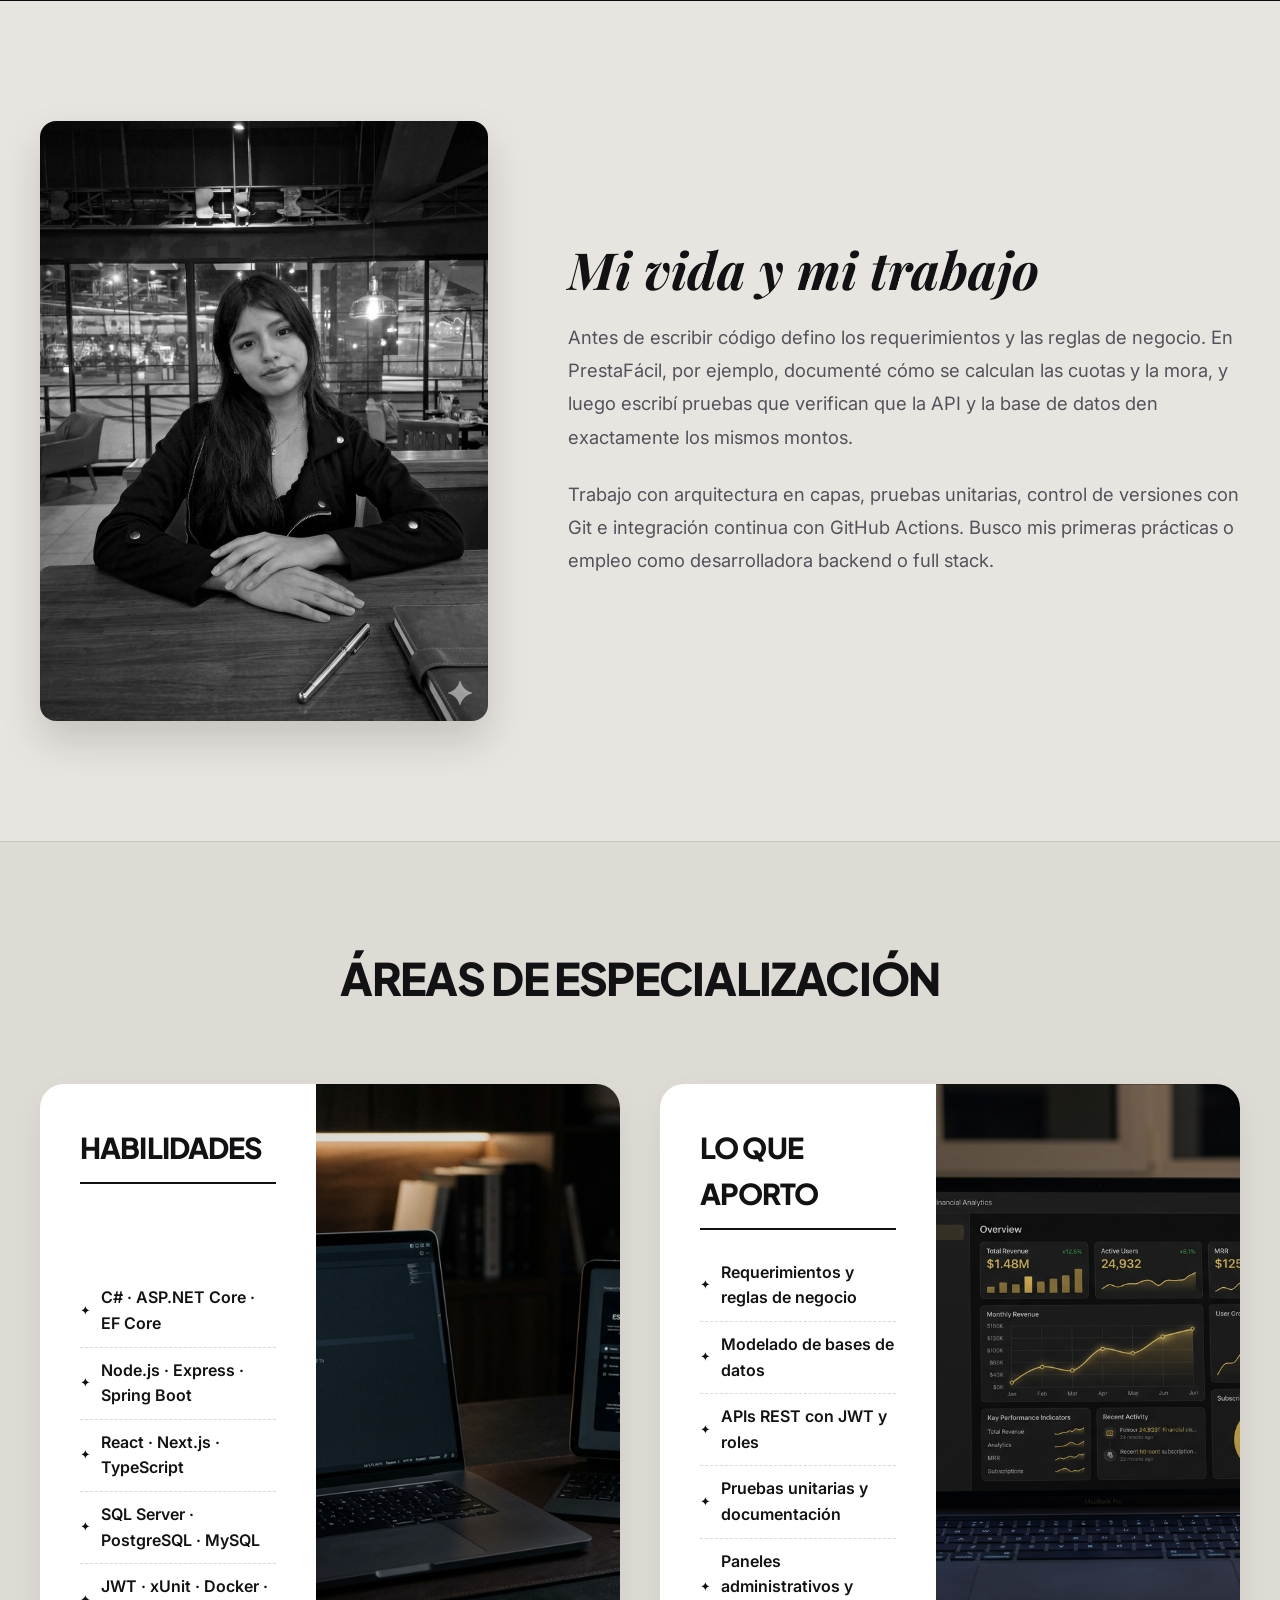
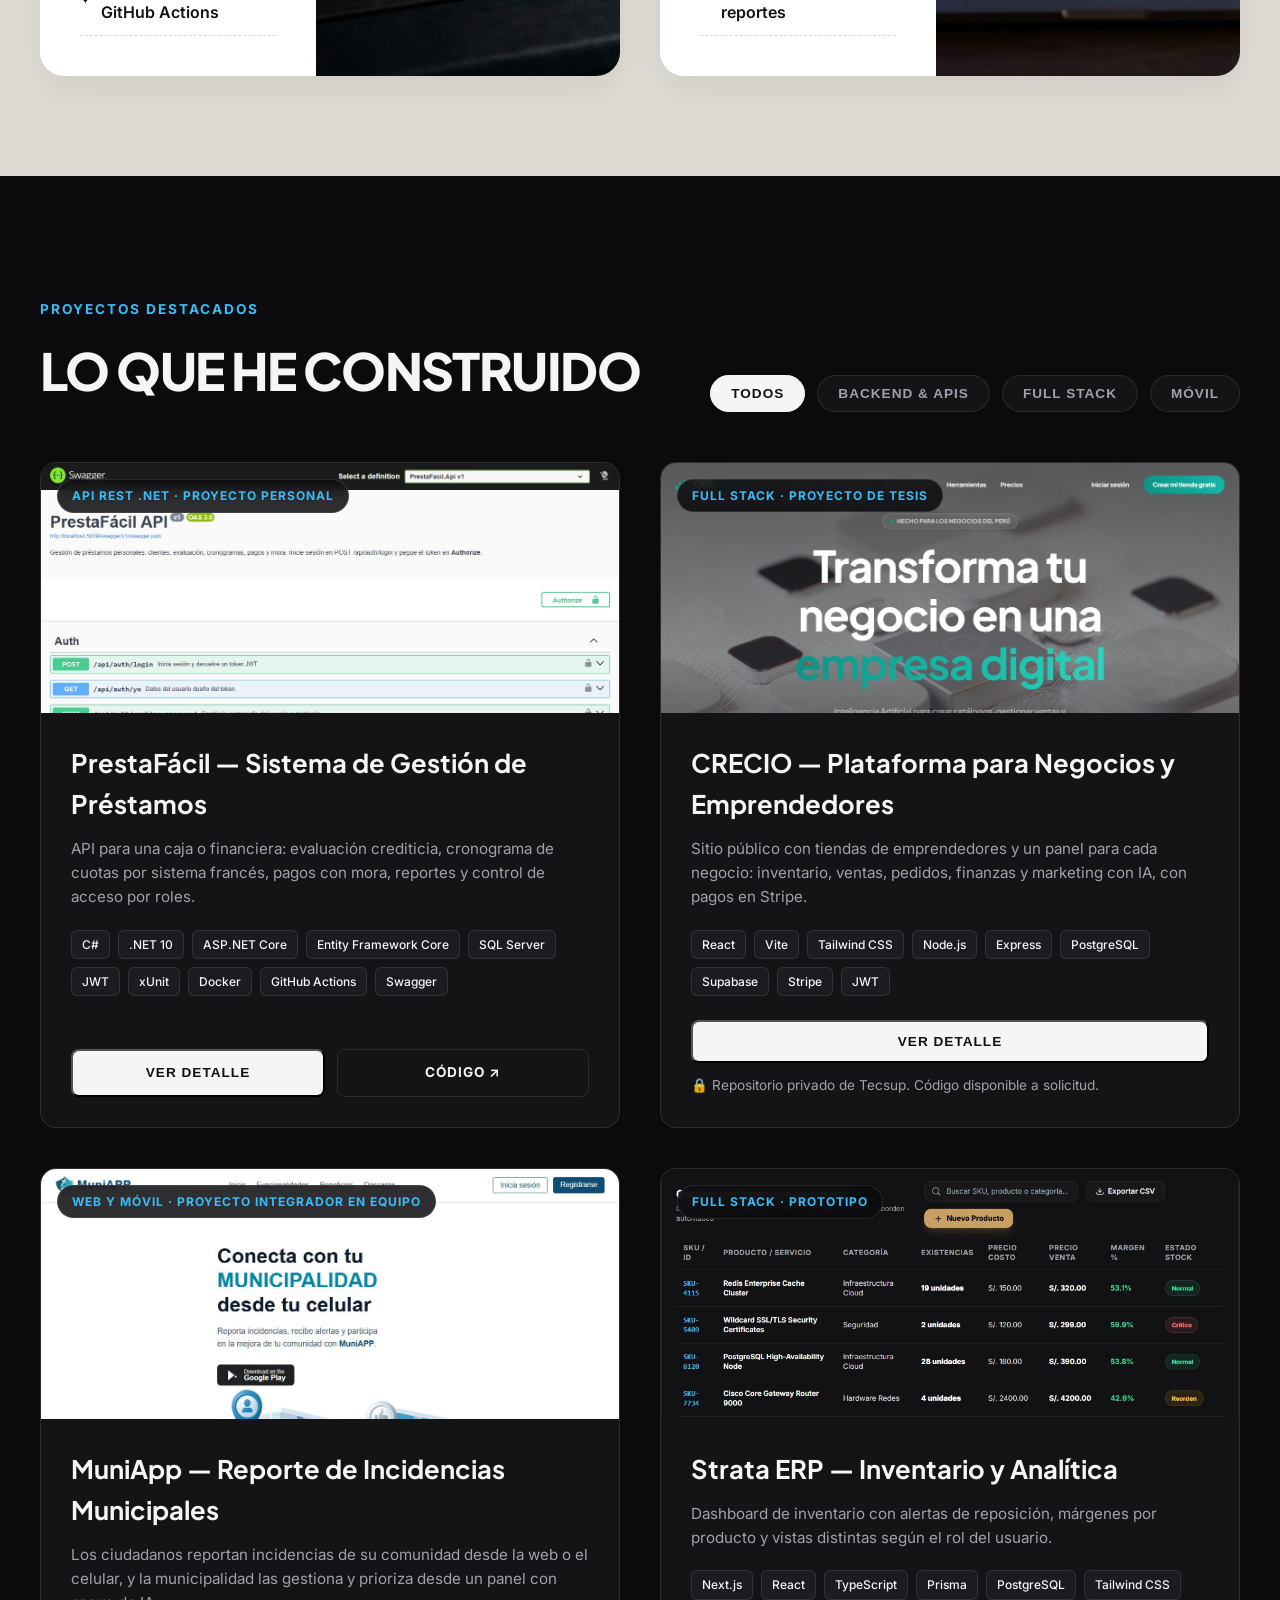
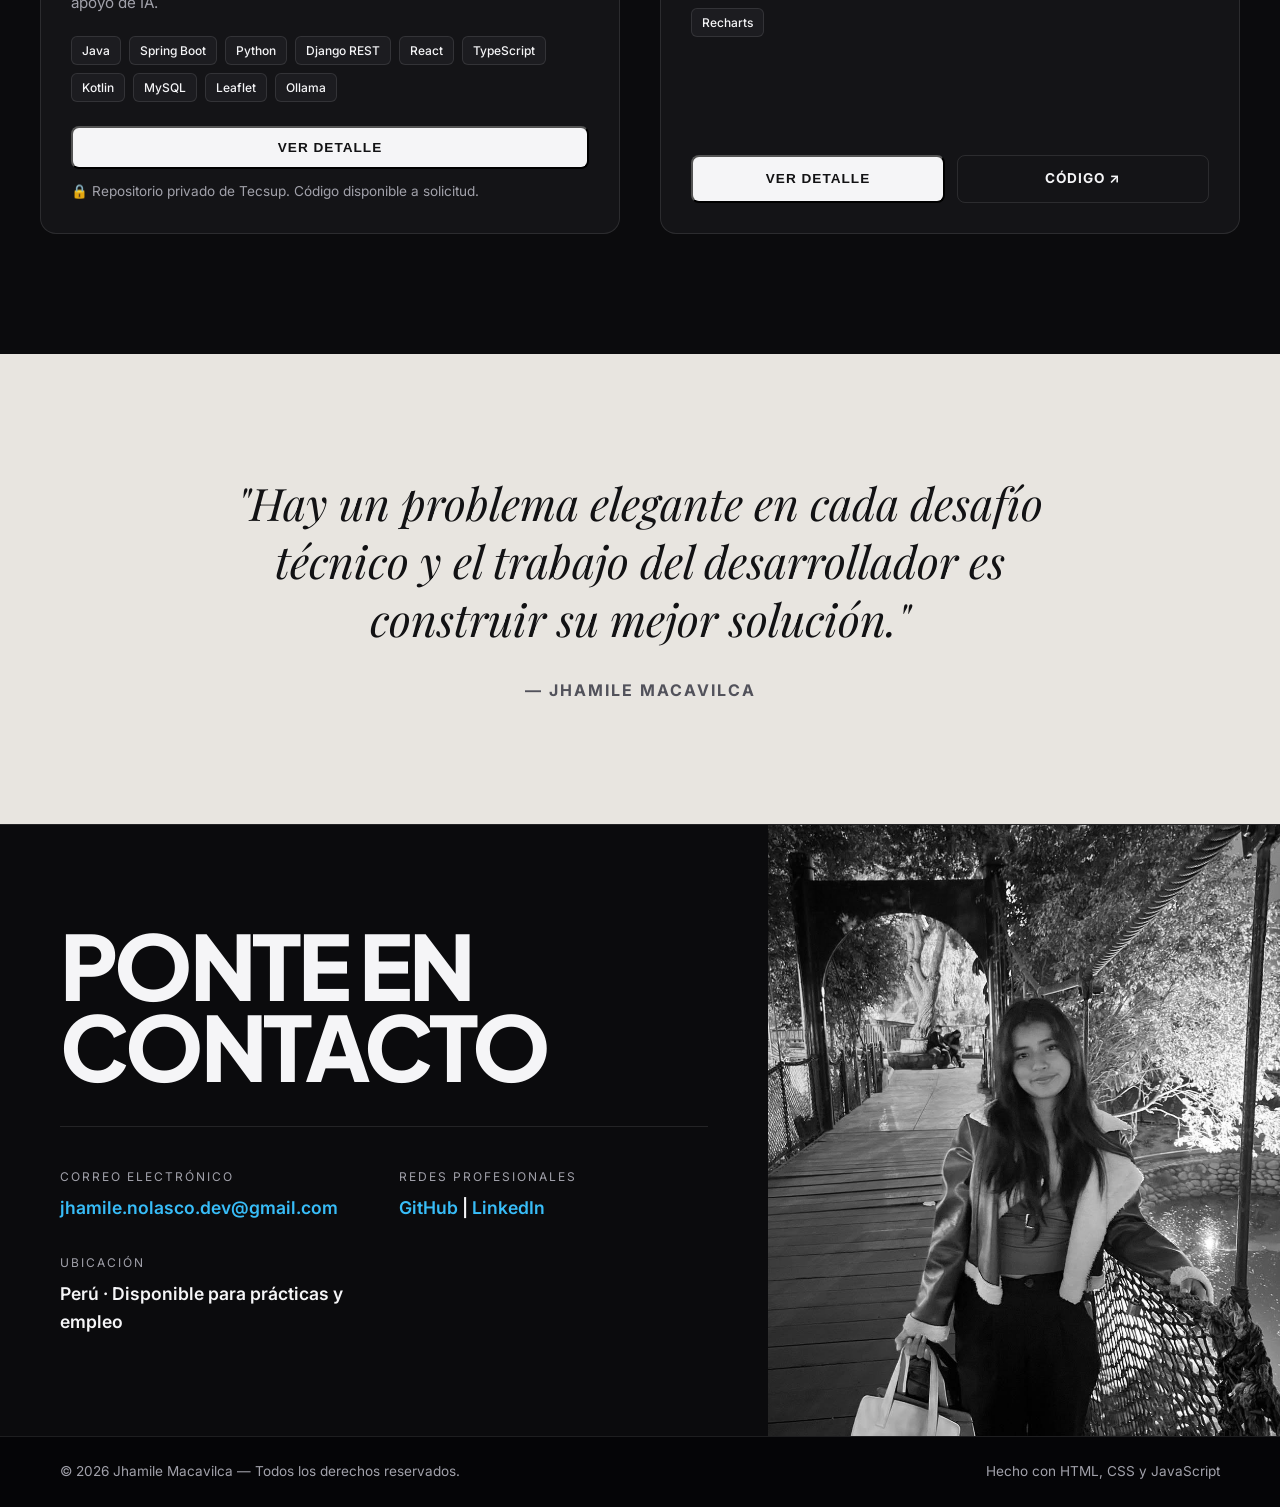
==== commit 8a2102a7: "Usa mi foto en el primer círculo de Sobre mí Co-Authored-By: Claude Opus 5.5 <noreply@anthropic.com>" ====
--- a/index.html
+++ b/index.html
@@ -65,7 +65,7 @@
 
       <div class="circles-grid">
         <div class="circle-avatar circle-avatar-1">
-          <img src="assets/images/portrait.jpg" alt="Jhamile Macavilca - Desarrolladora Web">
+          <img src="assets/images/foto%20jham.jpg" alt="Jhamile Macavilca" style="object-position: center 30%;">
         </div>
         <div class="circle-avatar circle-avatar-2">
           <img src="assets/images/hero.jpg" alt="Workspace Fullstack">
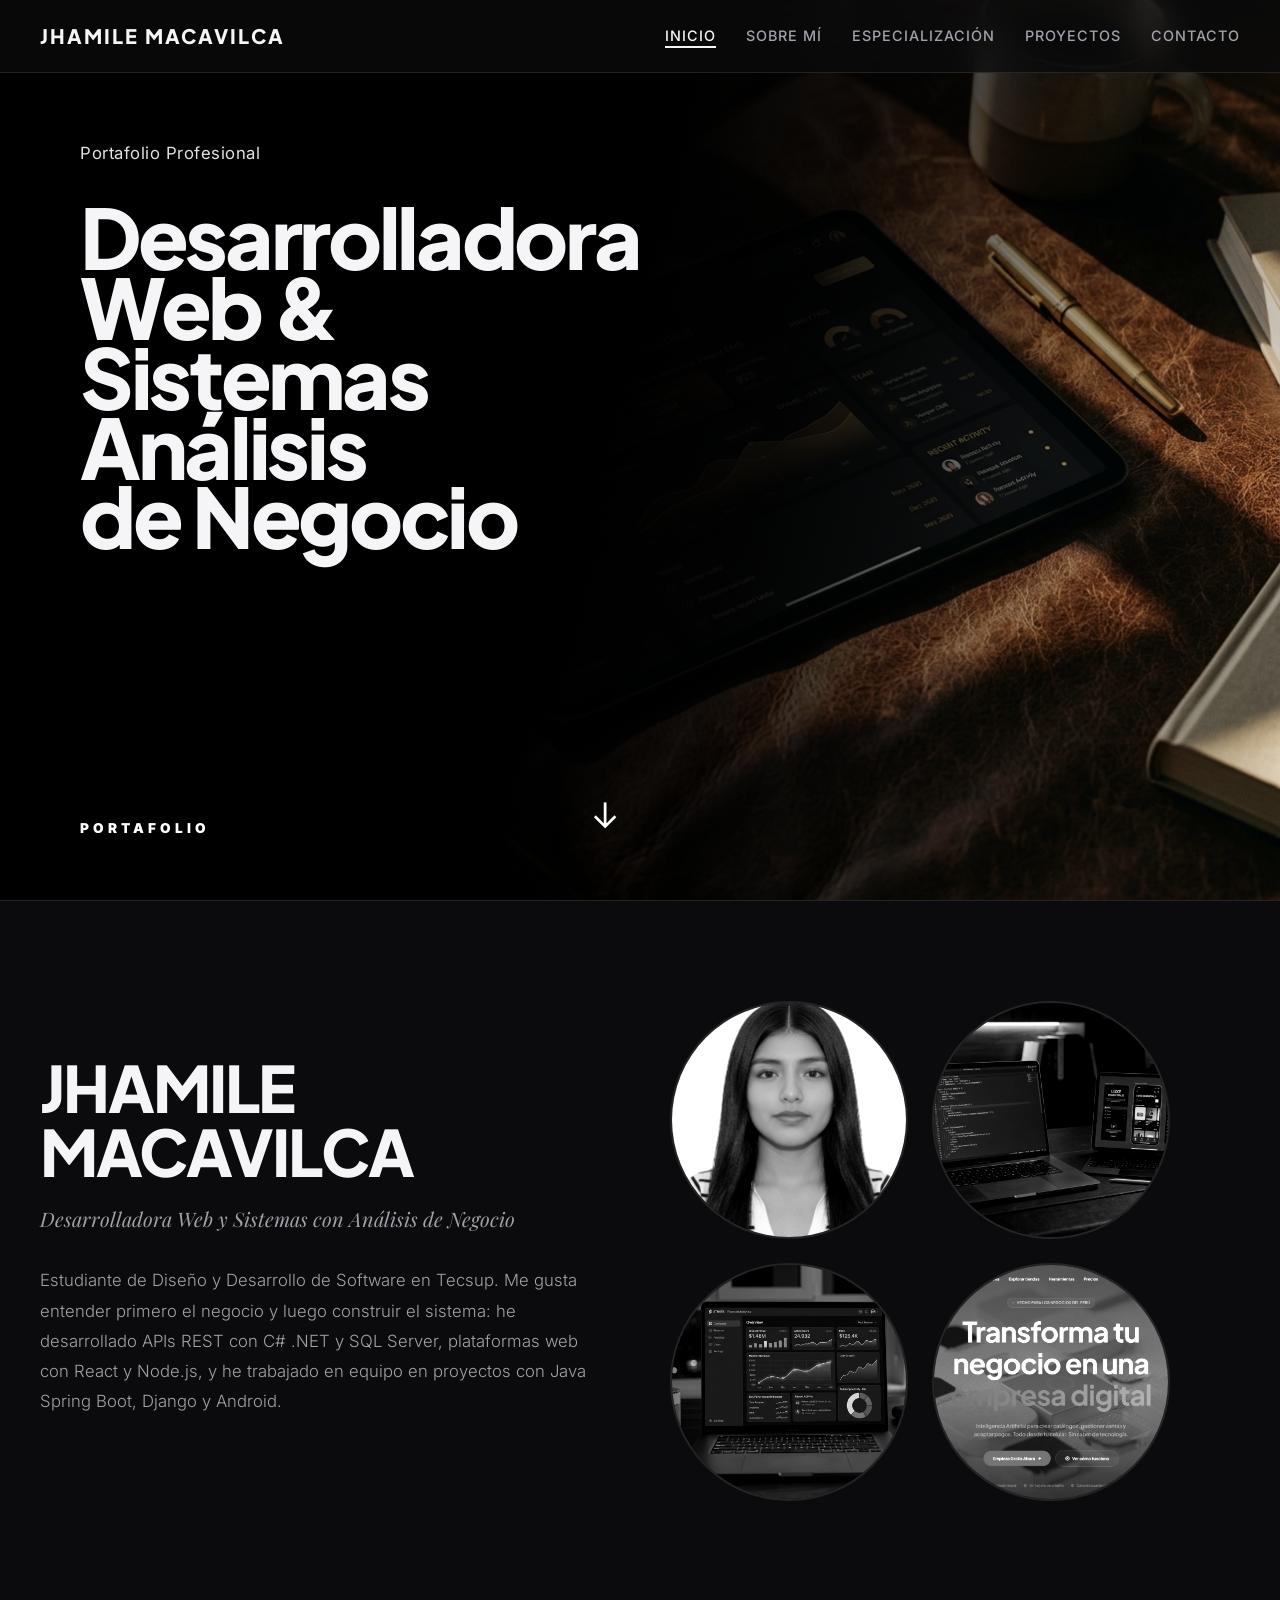
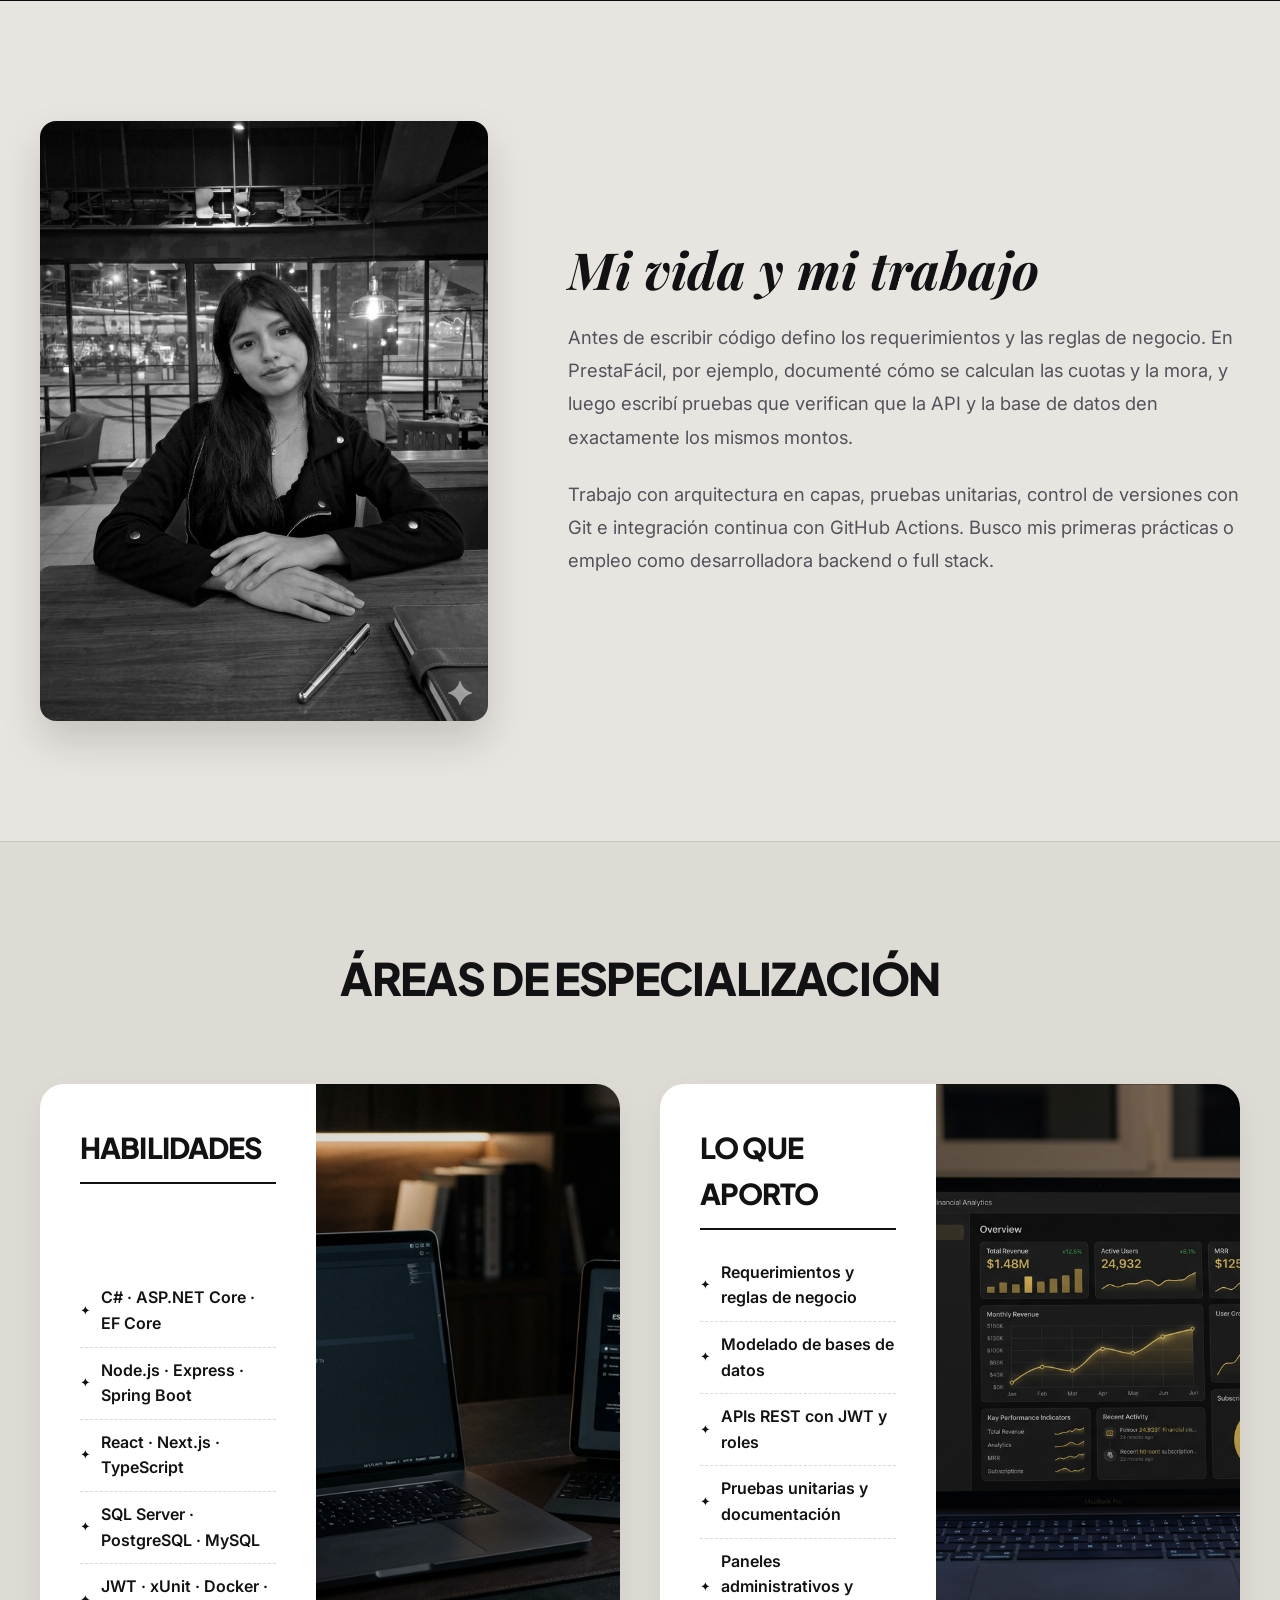
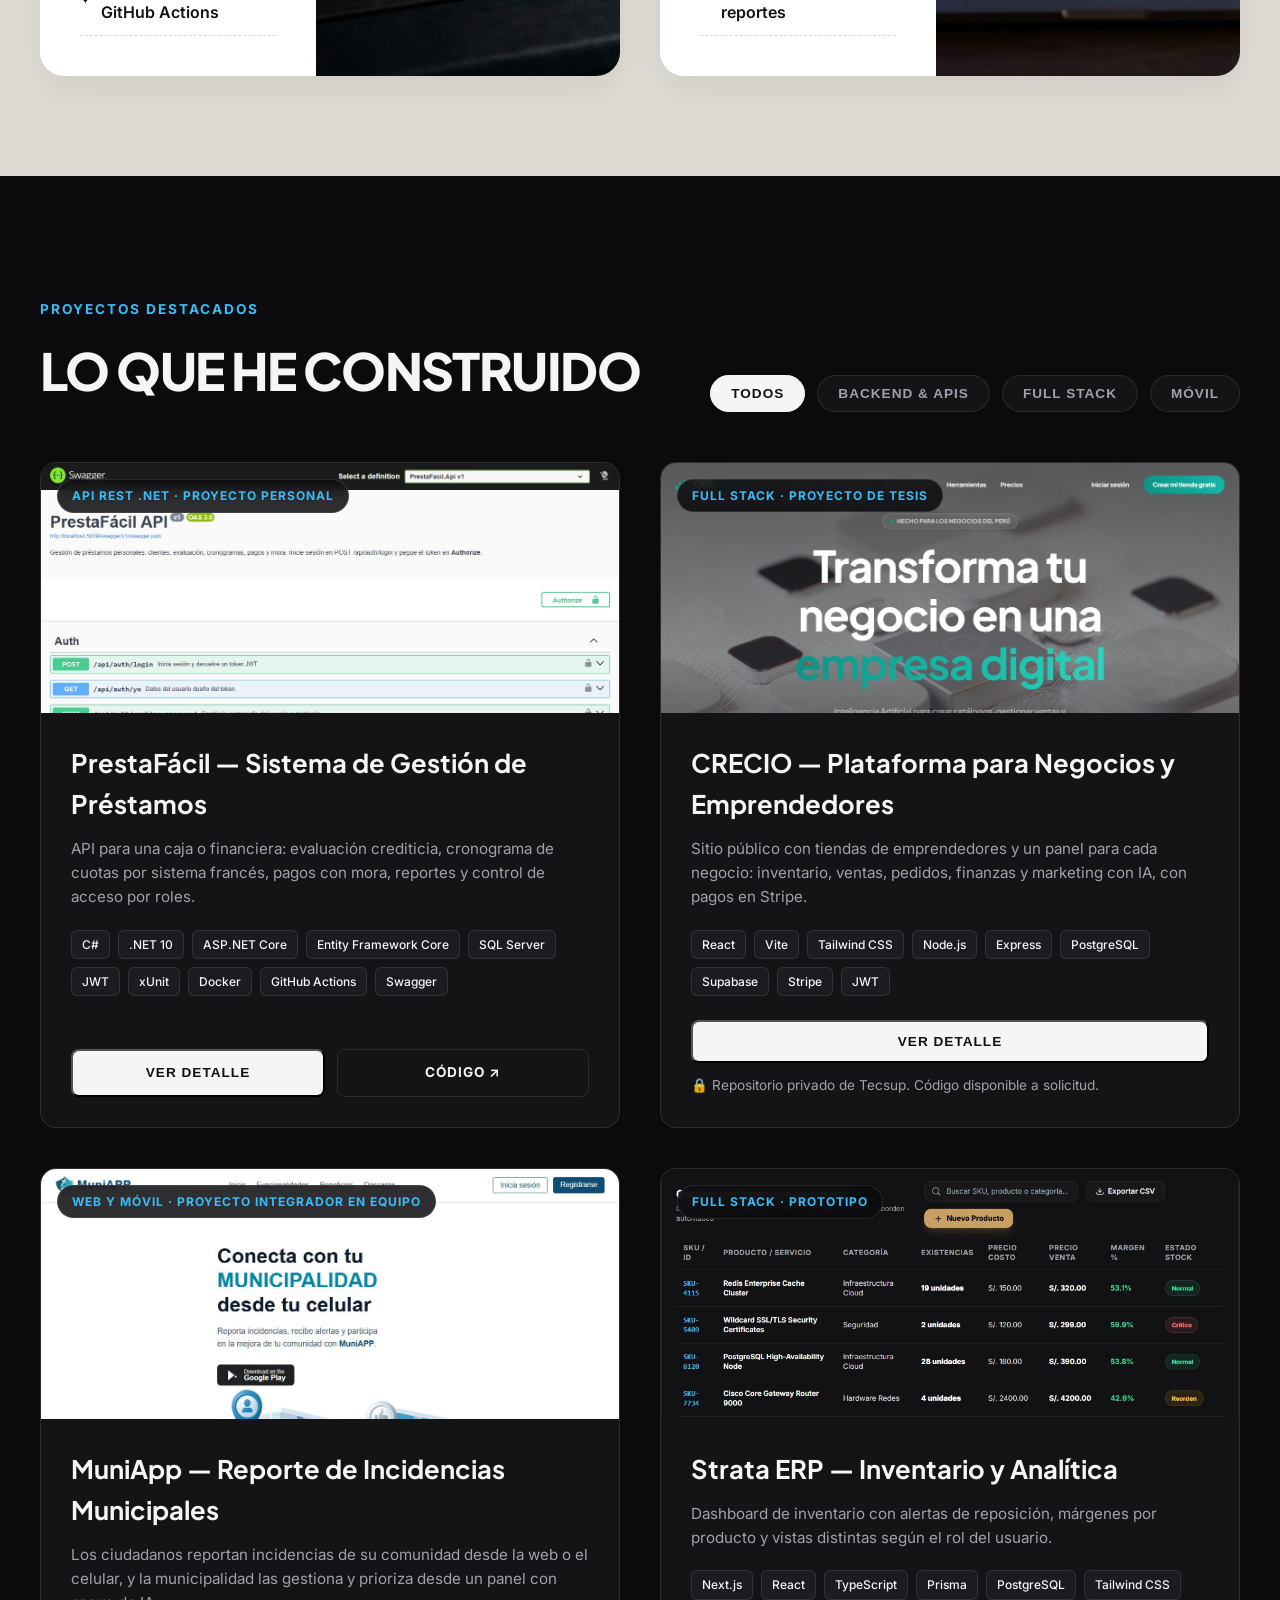
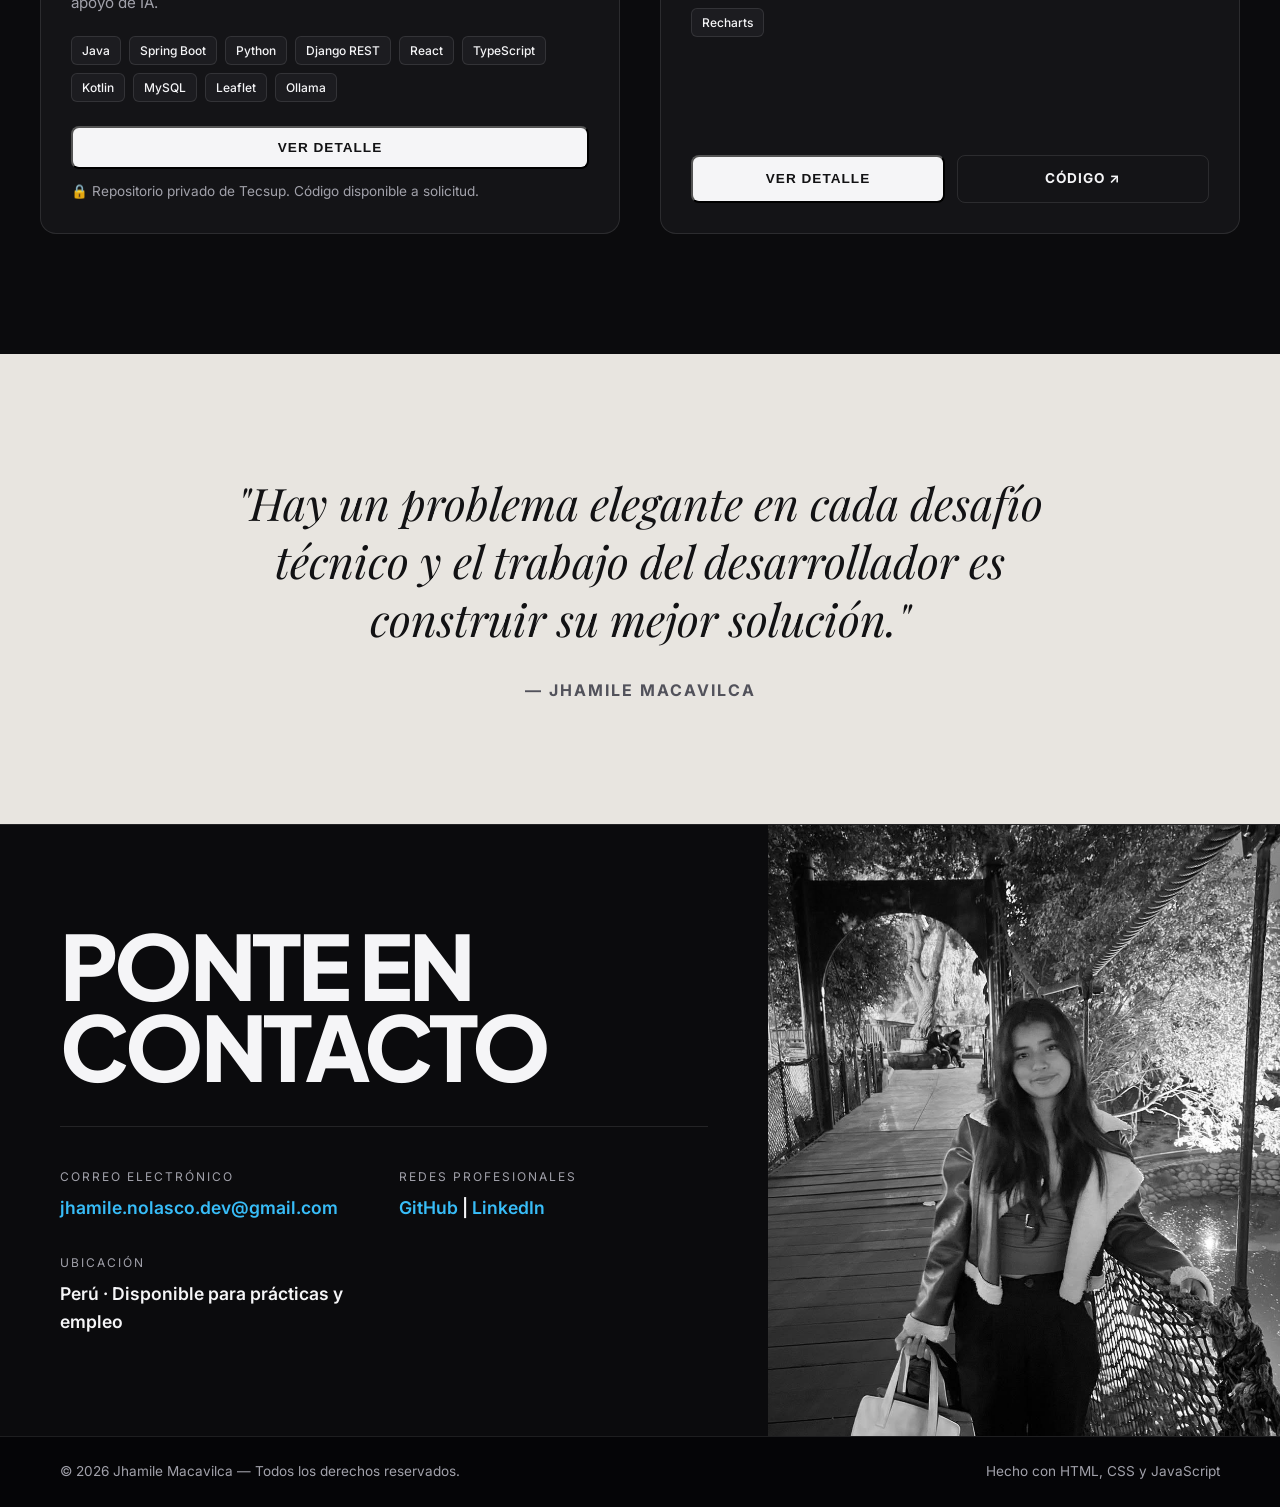
==== commit 62a8de0c: "Usa la captura de CRECIO en el cuarto círculo de Sobre mí Co-Authored-By: Claude Opus 5.5 <noreply@a" ====
--- a/index.html
+++ b/index.html
@@ -74,7 +74,7 @@
           <img src="assets/images/project_saas.jpg" alt="Espacio de trabajo">
         </div>
         <div class="circle-avatar circle-avatar-4">
-          <img src="assets/images/project_ecommerce.jpg" alt="Espacio de trabajo">
+          <img src="assets/images/crecio.jpg" alt="CRECIO, mi proyecto de tesis">
         </div>
       </div>
     </div>
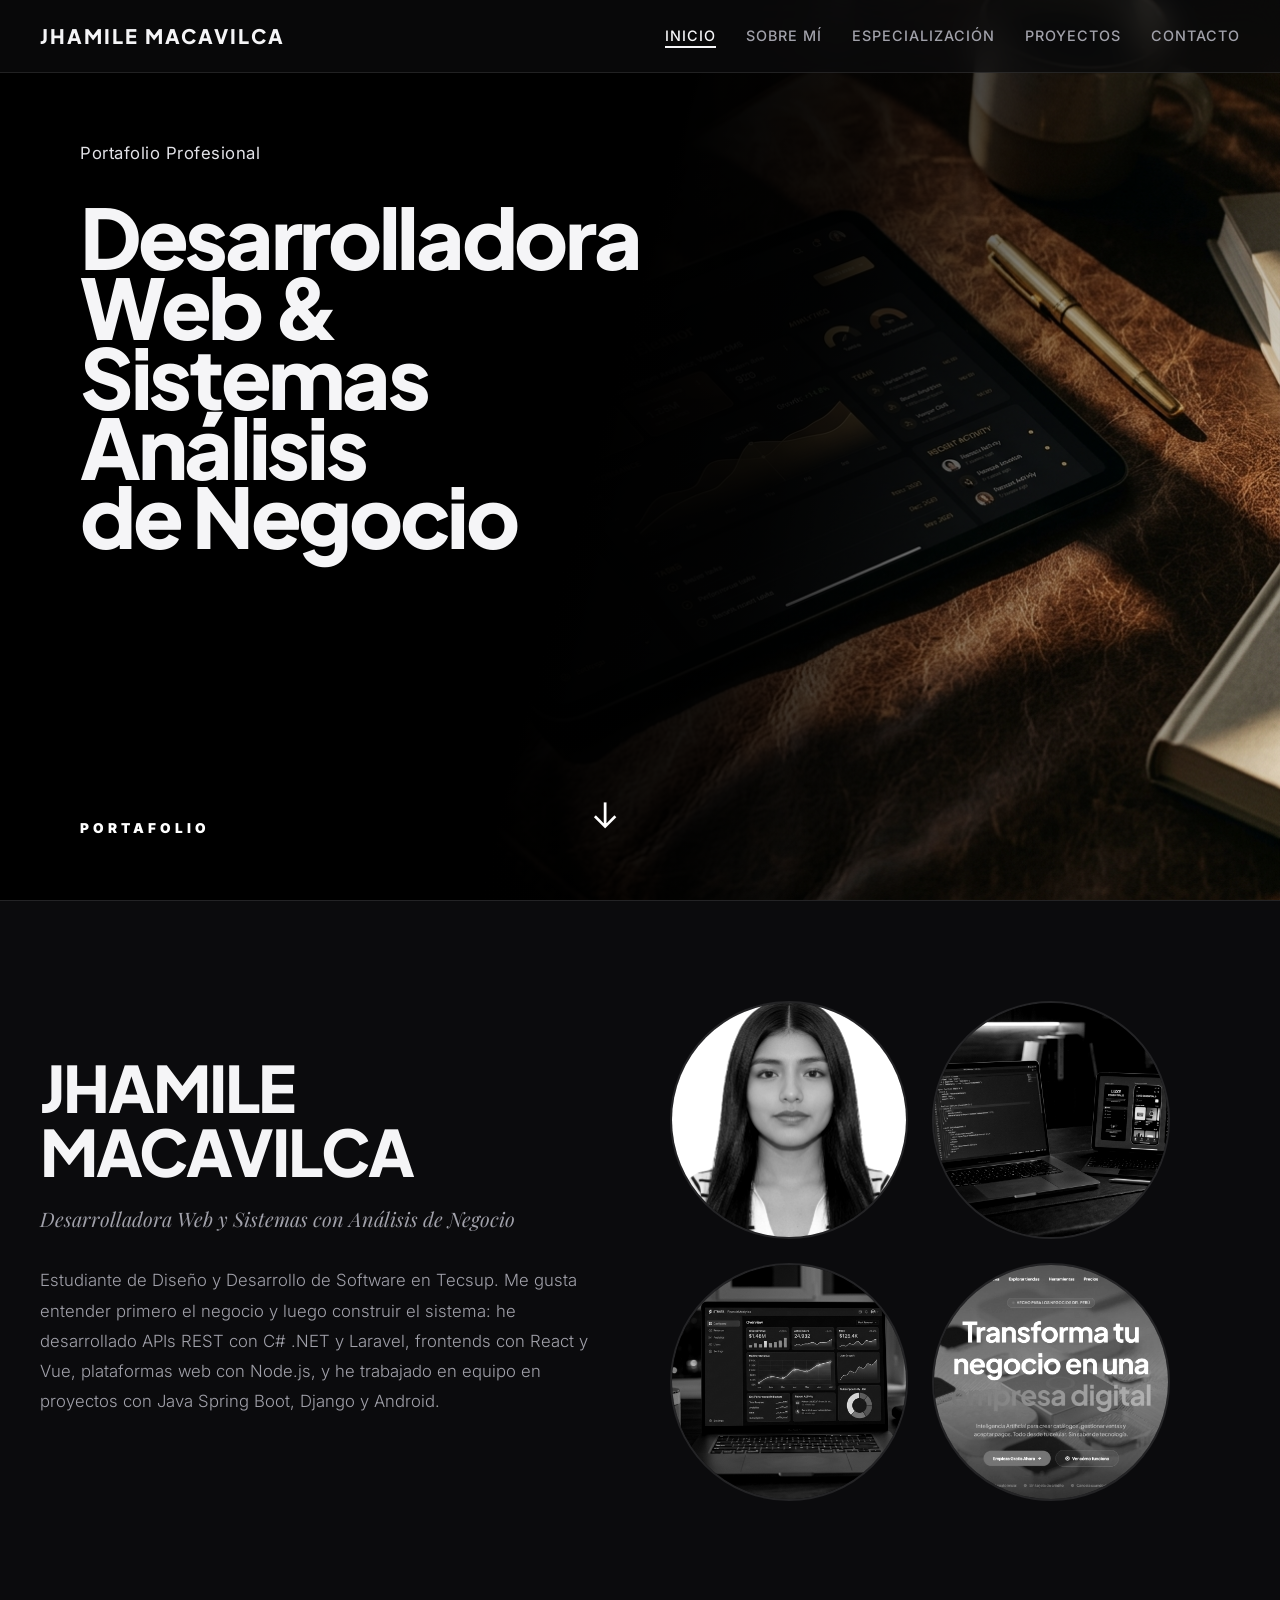
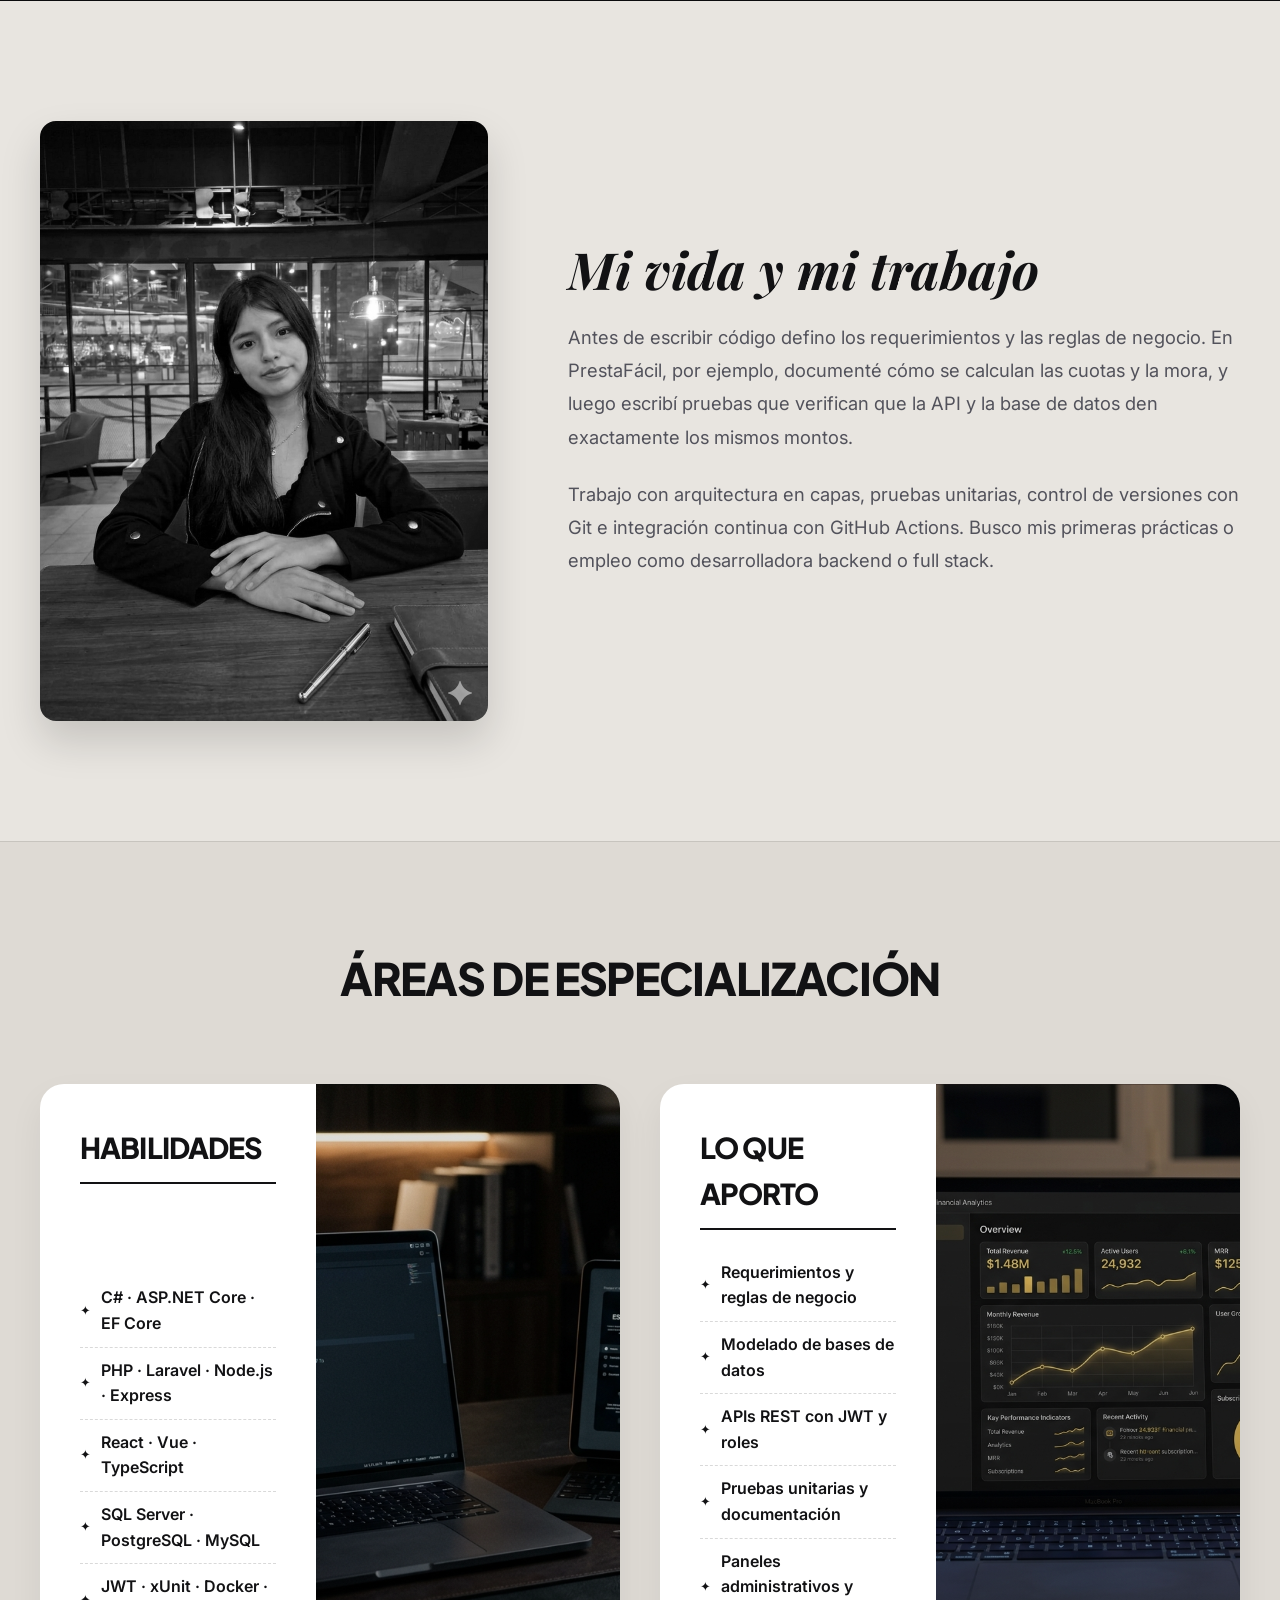
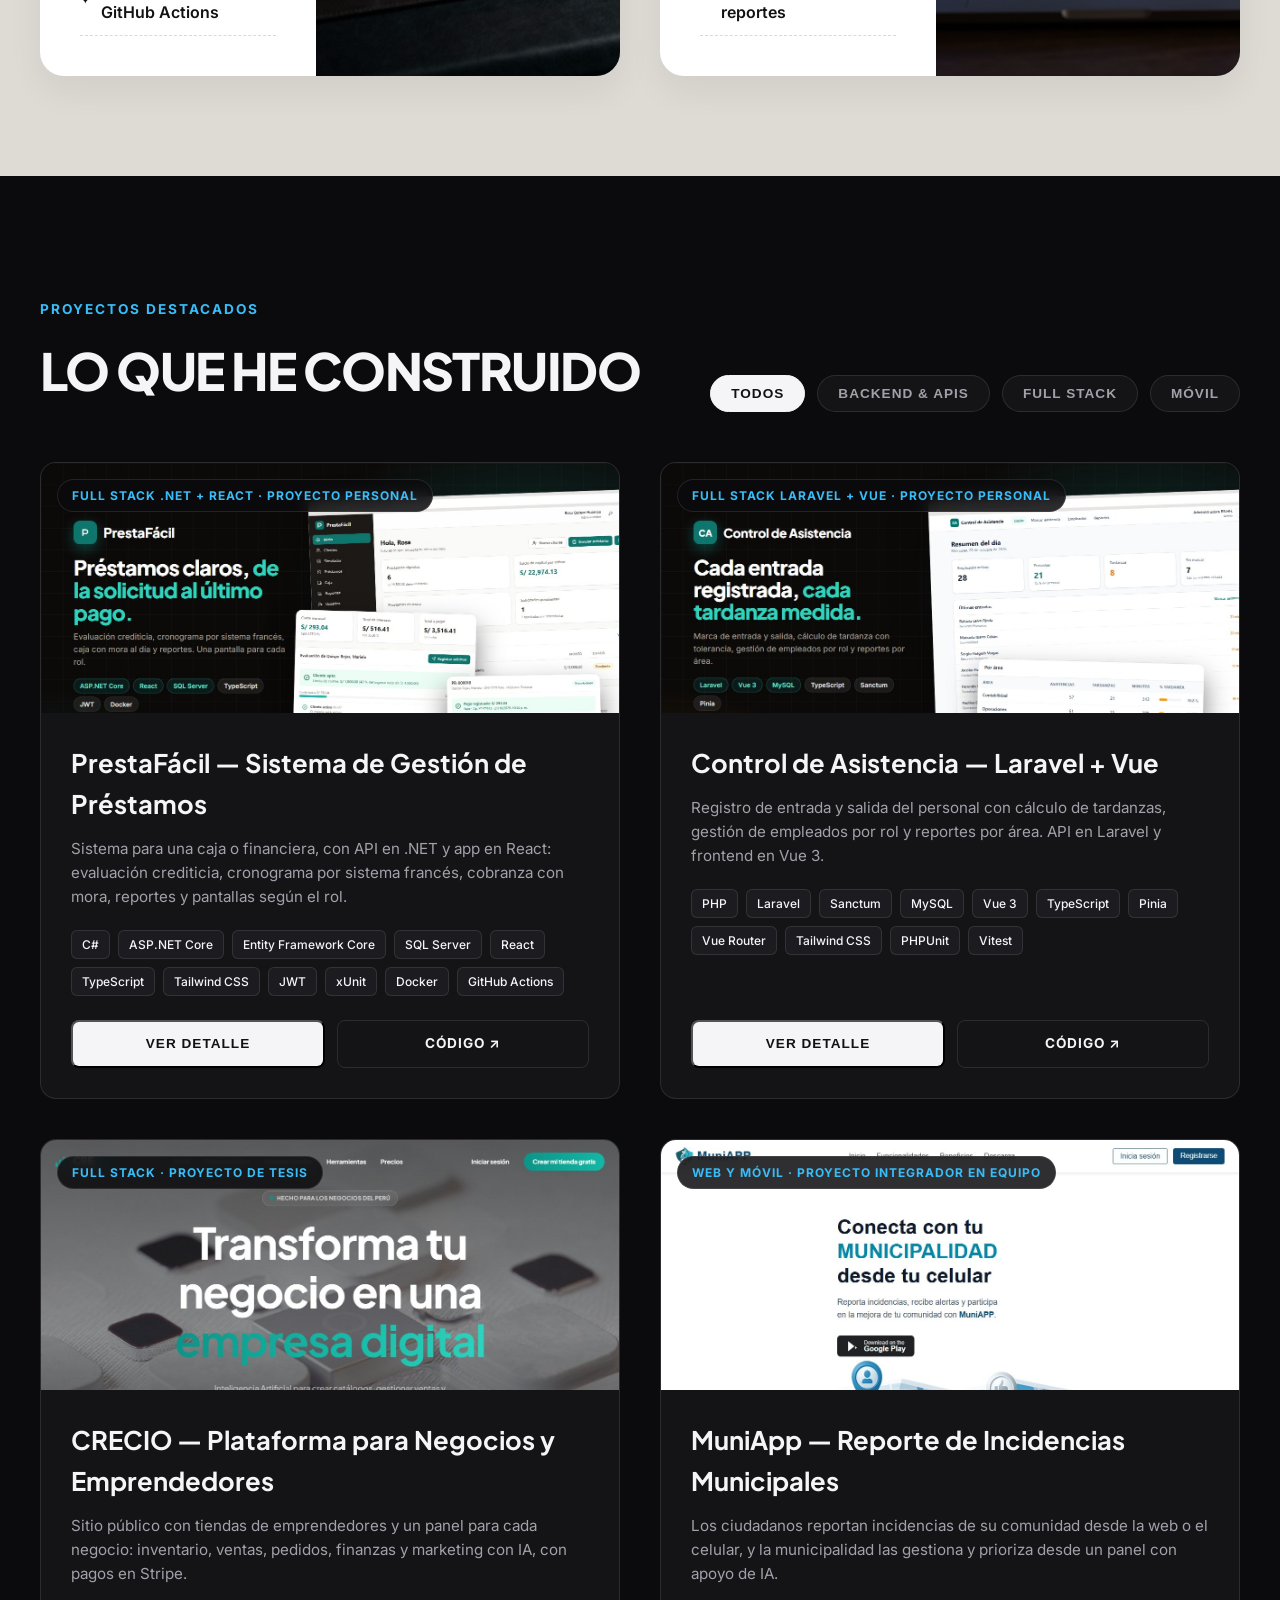
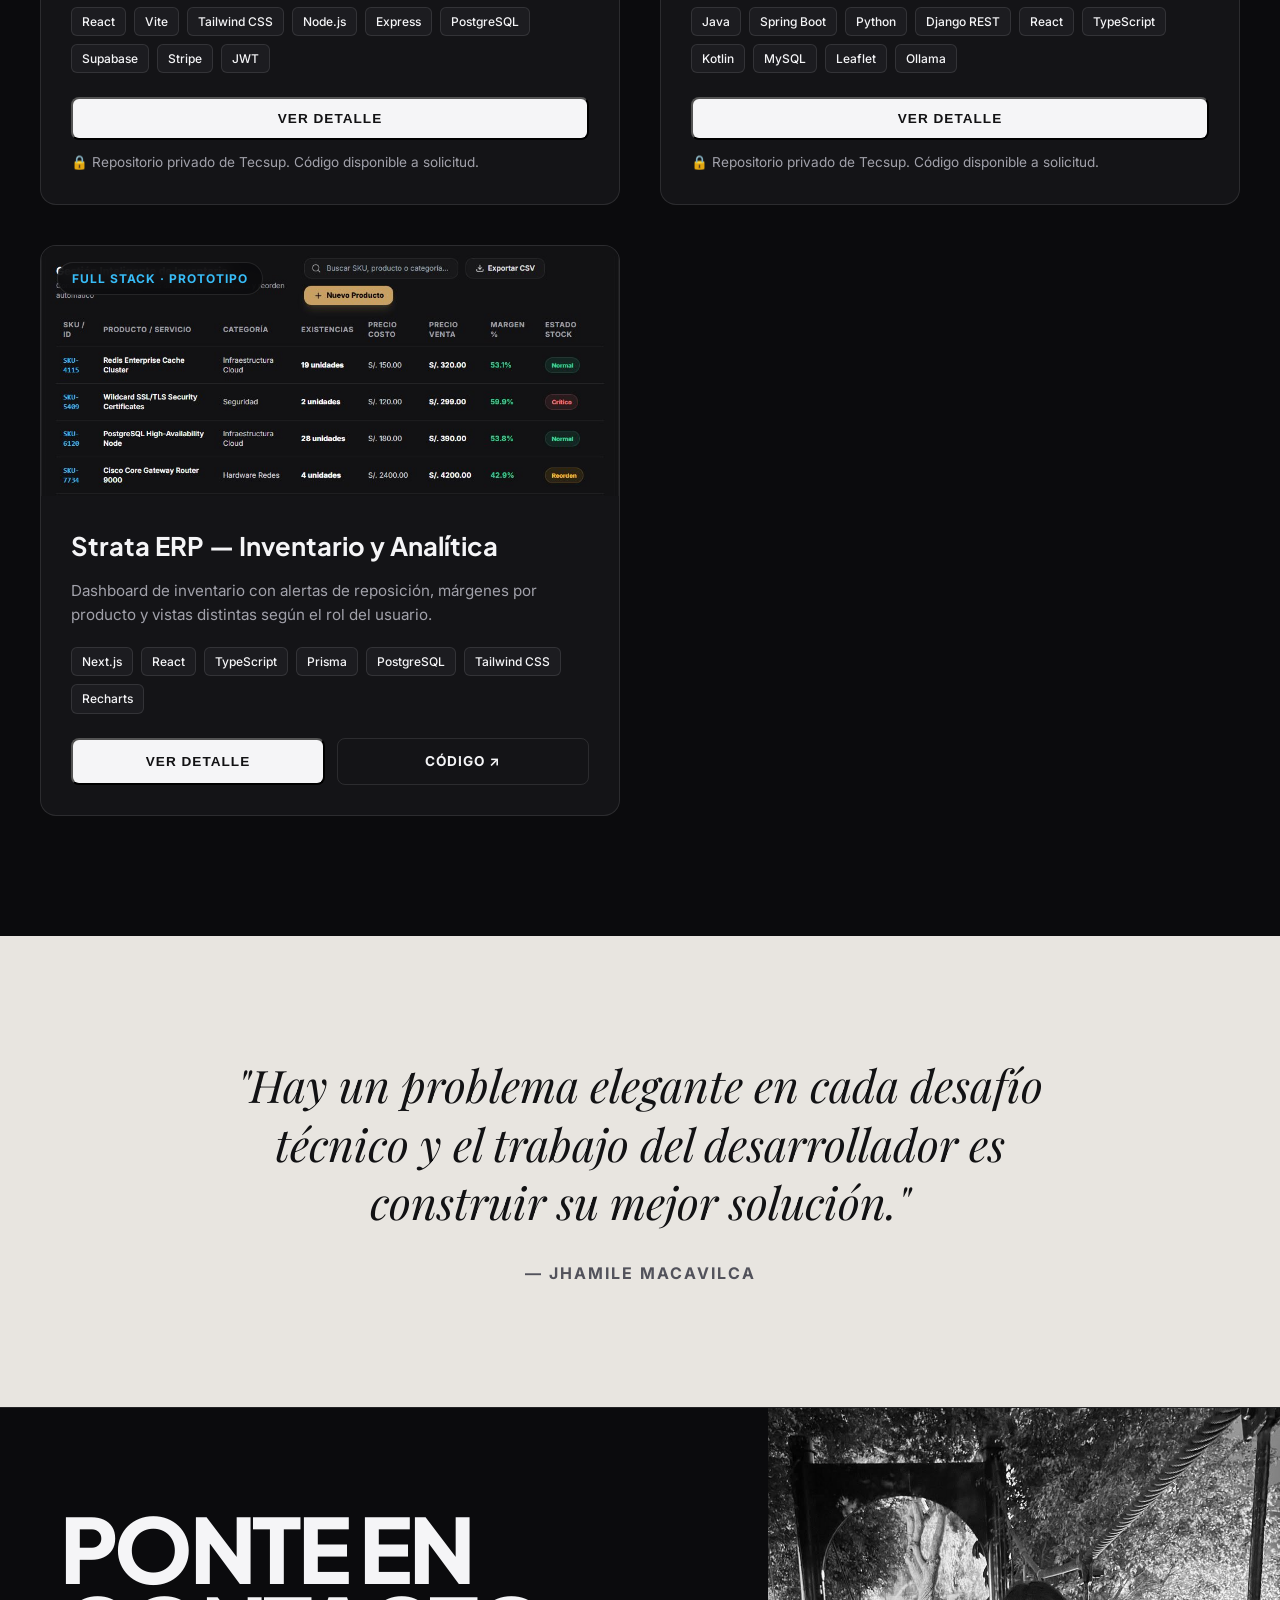
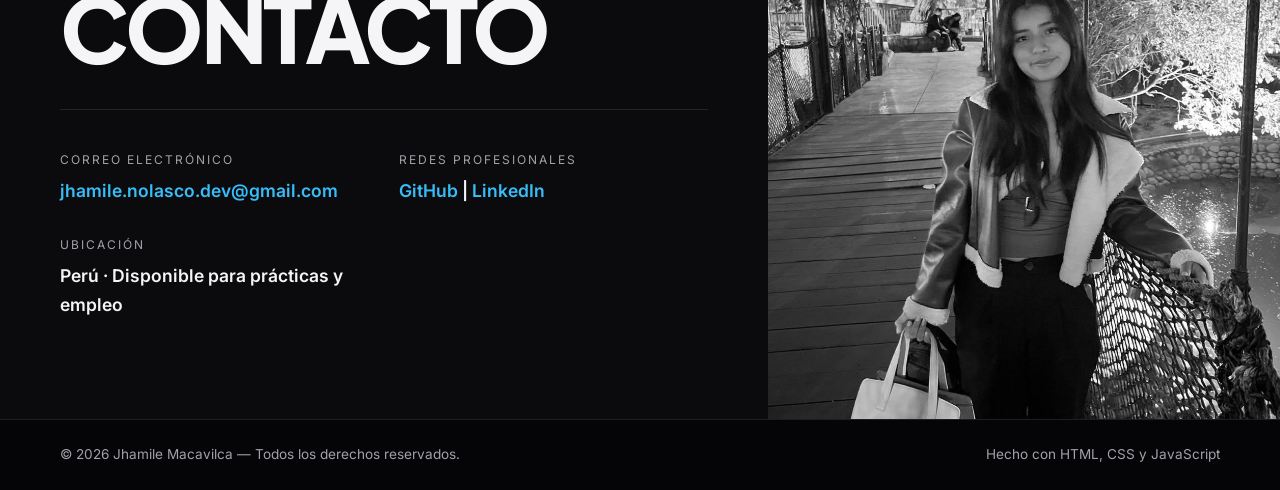
==== commit 031885c4: "Agrega Control de Asistencia (Laravel + Vue) a los proyectos Nueva tarjeta con portada propia, Larav" ====
--- a/index.html
+++ b/index.html
@@ -5,7 +5,7 @@
   <meta name="viewport" content="width=device-width, initial-scale=1.0">
   <title>Jhamile Macavilca | Desarrolladora Web y Sistemas con Análisis de Negocio</title>
   
-  <meta name="description" content="Portafolio de Jhamile Macavilca, estudiante de Diseño y Desarrollo de Software en Tecsup. Proyectos con C# .NET, SQL Server, Java Spring Boot, React y Node.js.">
+  <meta name="description" content="Portafolio de Jhamile Macavilca, estudiante de Diseño y Desarrollo de Software en Tecsup. Proyectos con C# .NET, Laravel, SQL Server, MySQL, React, Vue y Node.js.">
   
   <!-- Google Fonts: Plus Jakarta Sans, Outfit, Syne, Playfair Display, Inter -->
   <link rel="preconnect" href="https://fonts.googleapis.com">
@@ -59,7 +59,7 @@
         <h2 class="editorial-title">Jhamile<br>Macavilca</h2>
         <p class="serif-italic">Desarrolladora Web y Sistemas con Análisis de Negocio</p>
         <p style="font-size: 1.05rem; line-height: 1.8; color: var(--text-muted-light);">
-          Estudiante de Diseño y Desarrollo de Software en Tecsup. Me gusta entender primero el negocio y luego construir el sistema: he desarrollado APIs REST con C# .NET y SQL Server, plataformas web con React y Node.js, y he trabajado en equipo en proyectos con Java Spring Boot, Django y Android.
+          Estudiante de Diseño y Desarrollo de Software en Tecsup. Me gusta entender primero el negocio y luego construir el sistema: he desarrollado APIs REST con C# .NET y Laravel, frontends con React y Vue, plataformas web con Node.js, y he trabajado en equipo en proyectos con Java Spring Boot, Django y Android.
         </p>
       </div>
 
@@ -114,8 +114,8 @@
           <h3 class="spec-title editorial-title">Habilidades</h3>
           <ul class="spec-list">
             <li>C# · ASP.NET Core · EF Core</li>
-            <li>Node.js · Express · Spring Boot</li>
-            <li>React · Next.js · TypeScript</li>
+            <li>PHP · Laravel · Node.js · Express</li>
+            <li>React · Vue · TypeScript</li>
             <li>SQL Server · PostgreSQL · MySQL</li>
             <li>JWT · xUnit · Docker · GitHub Actions</li>
           </ul>
@@ -253,7 +253,7 @@
   </div>
 
   <!-- Scripts -->
-  <script src="js/data.js"></script>
-  <script src="js/main.js"></script>
+  <script src="js/data.js?v=8"></script>
+  <script src="js/main.js?v=8"></script>
 </body>
 </html>
